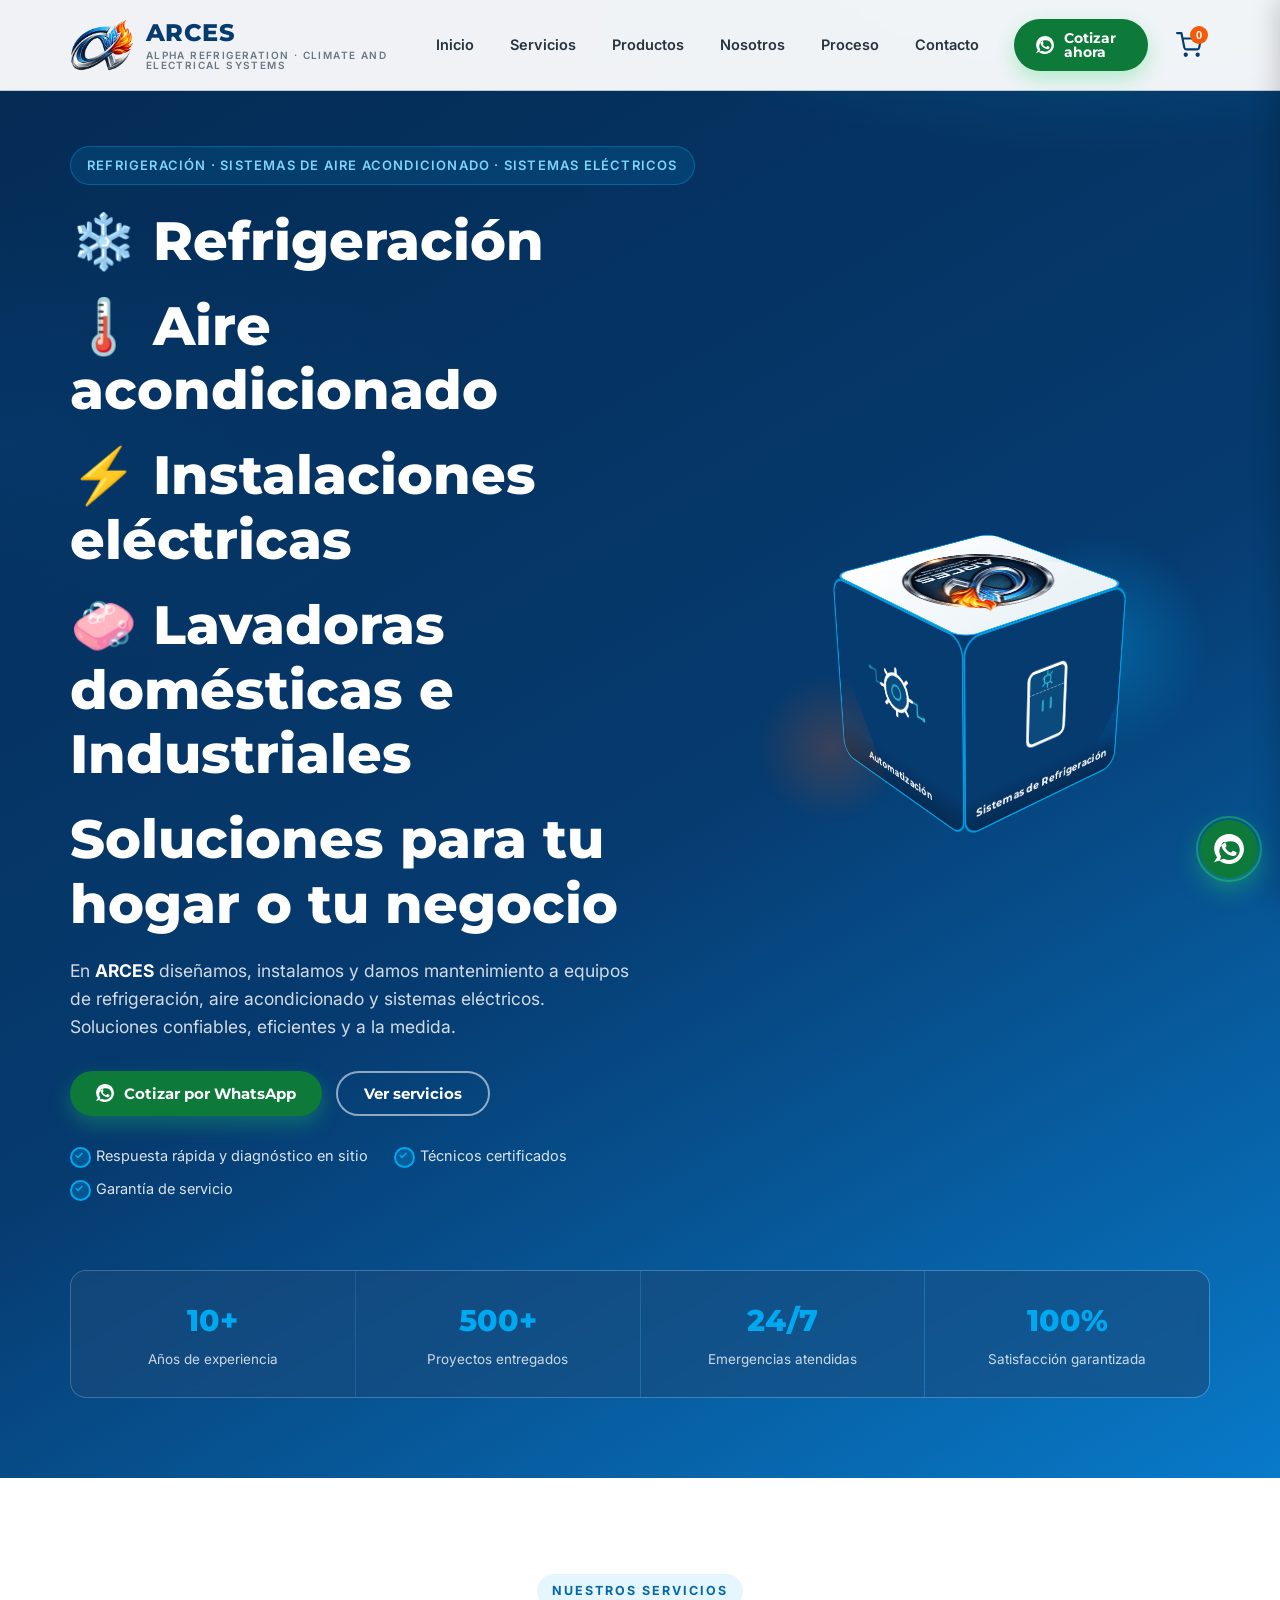
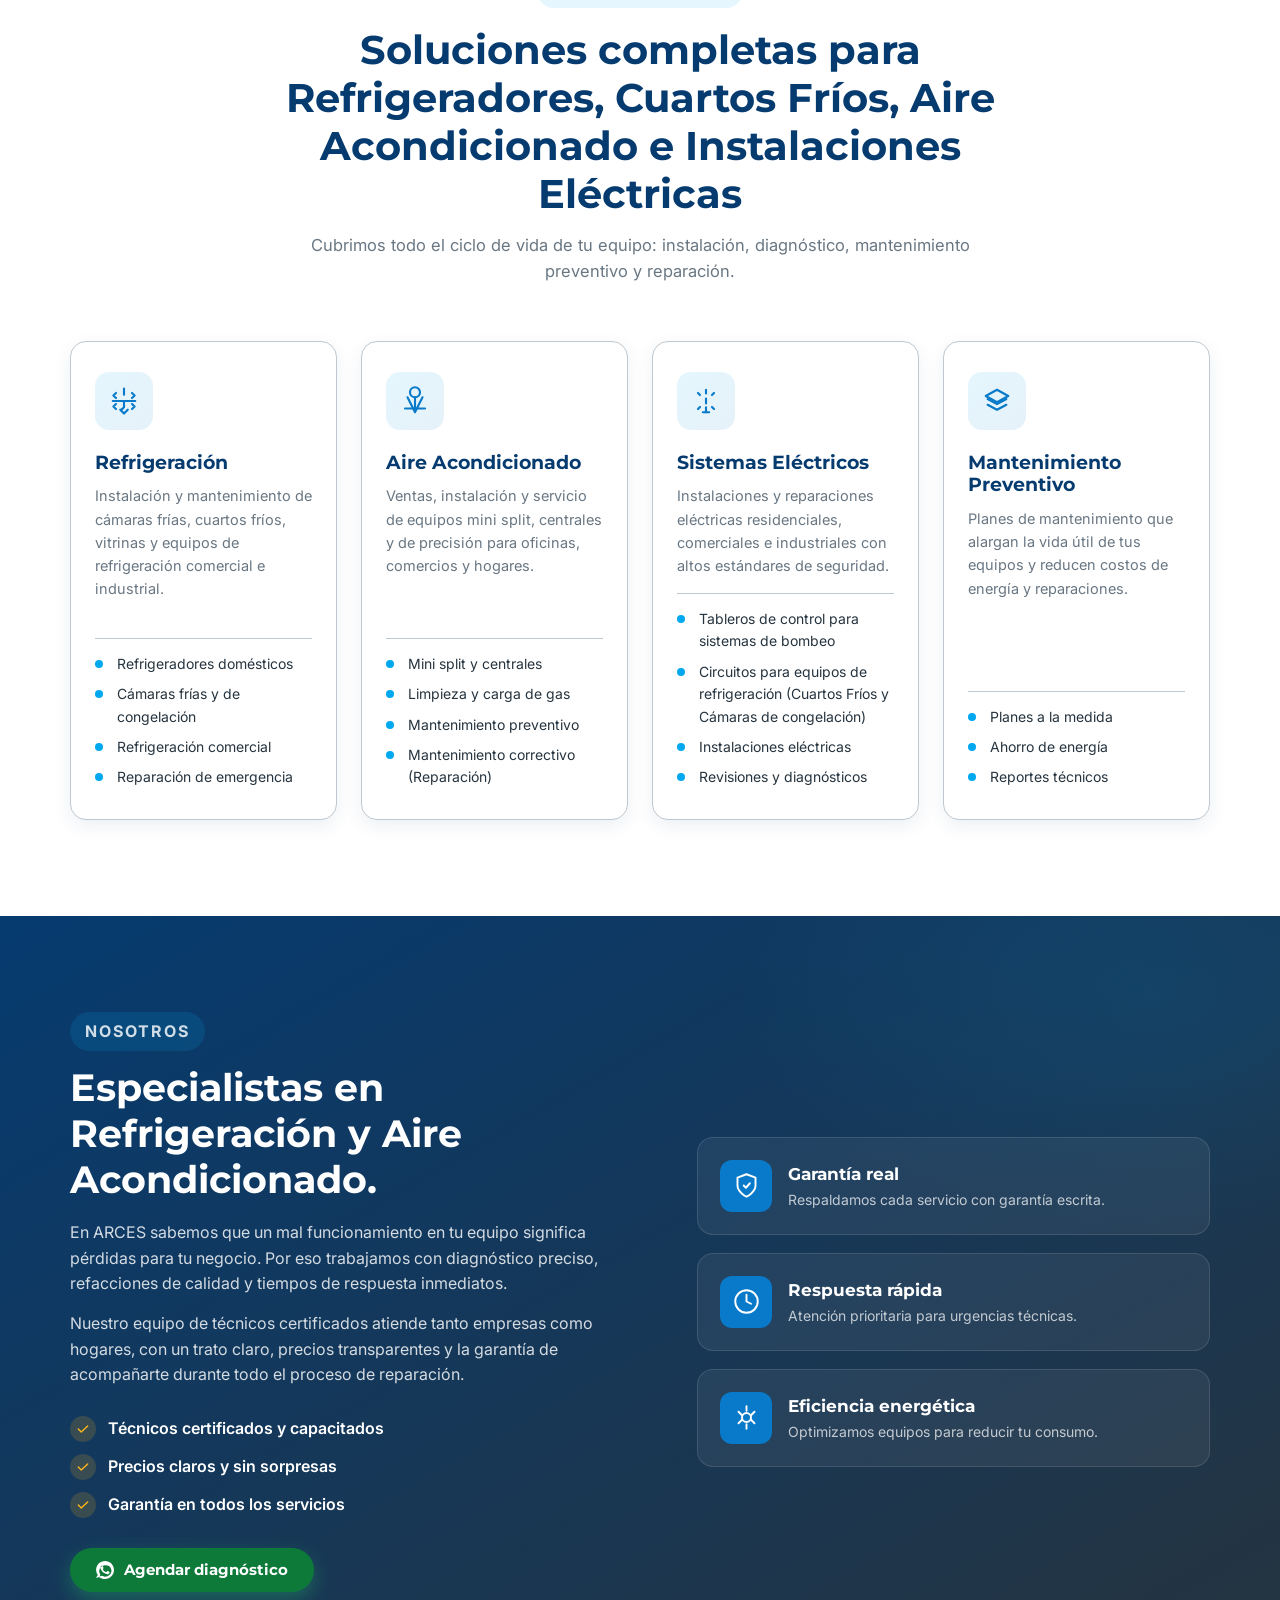
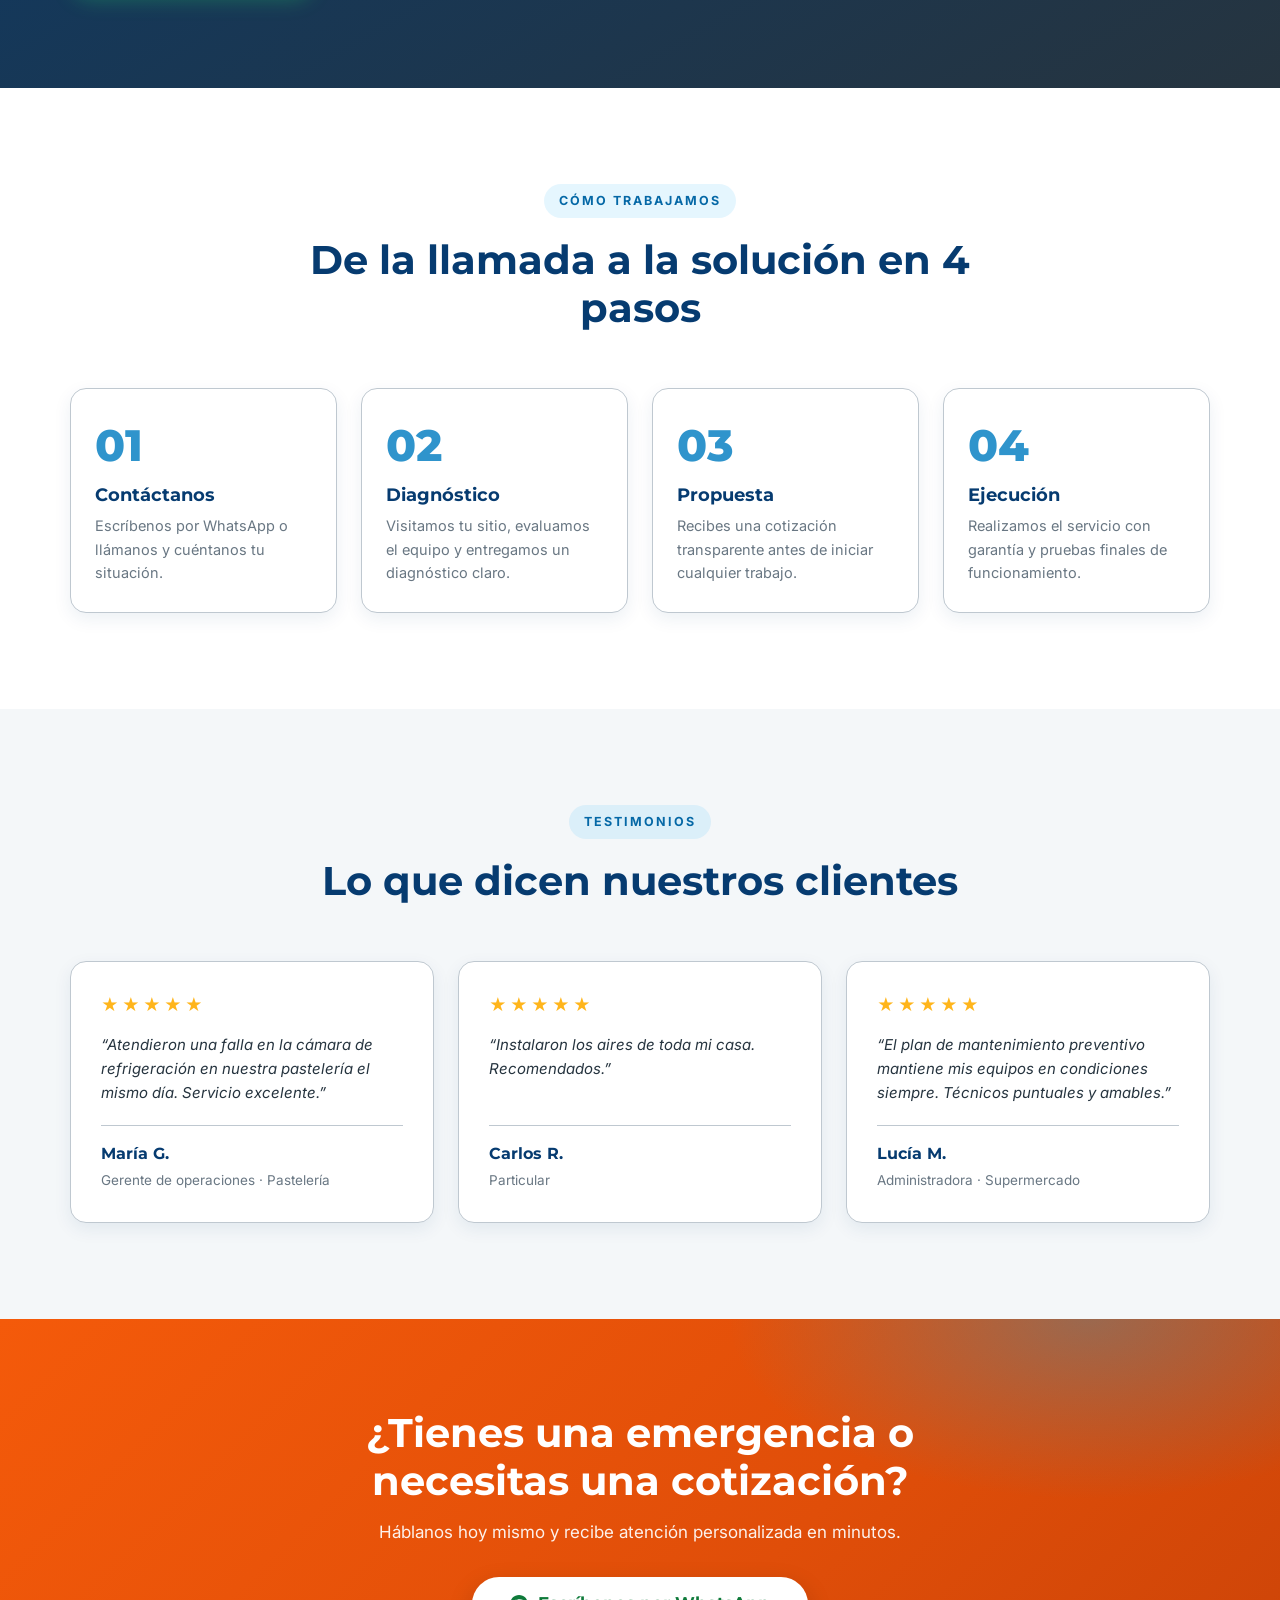
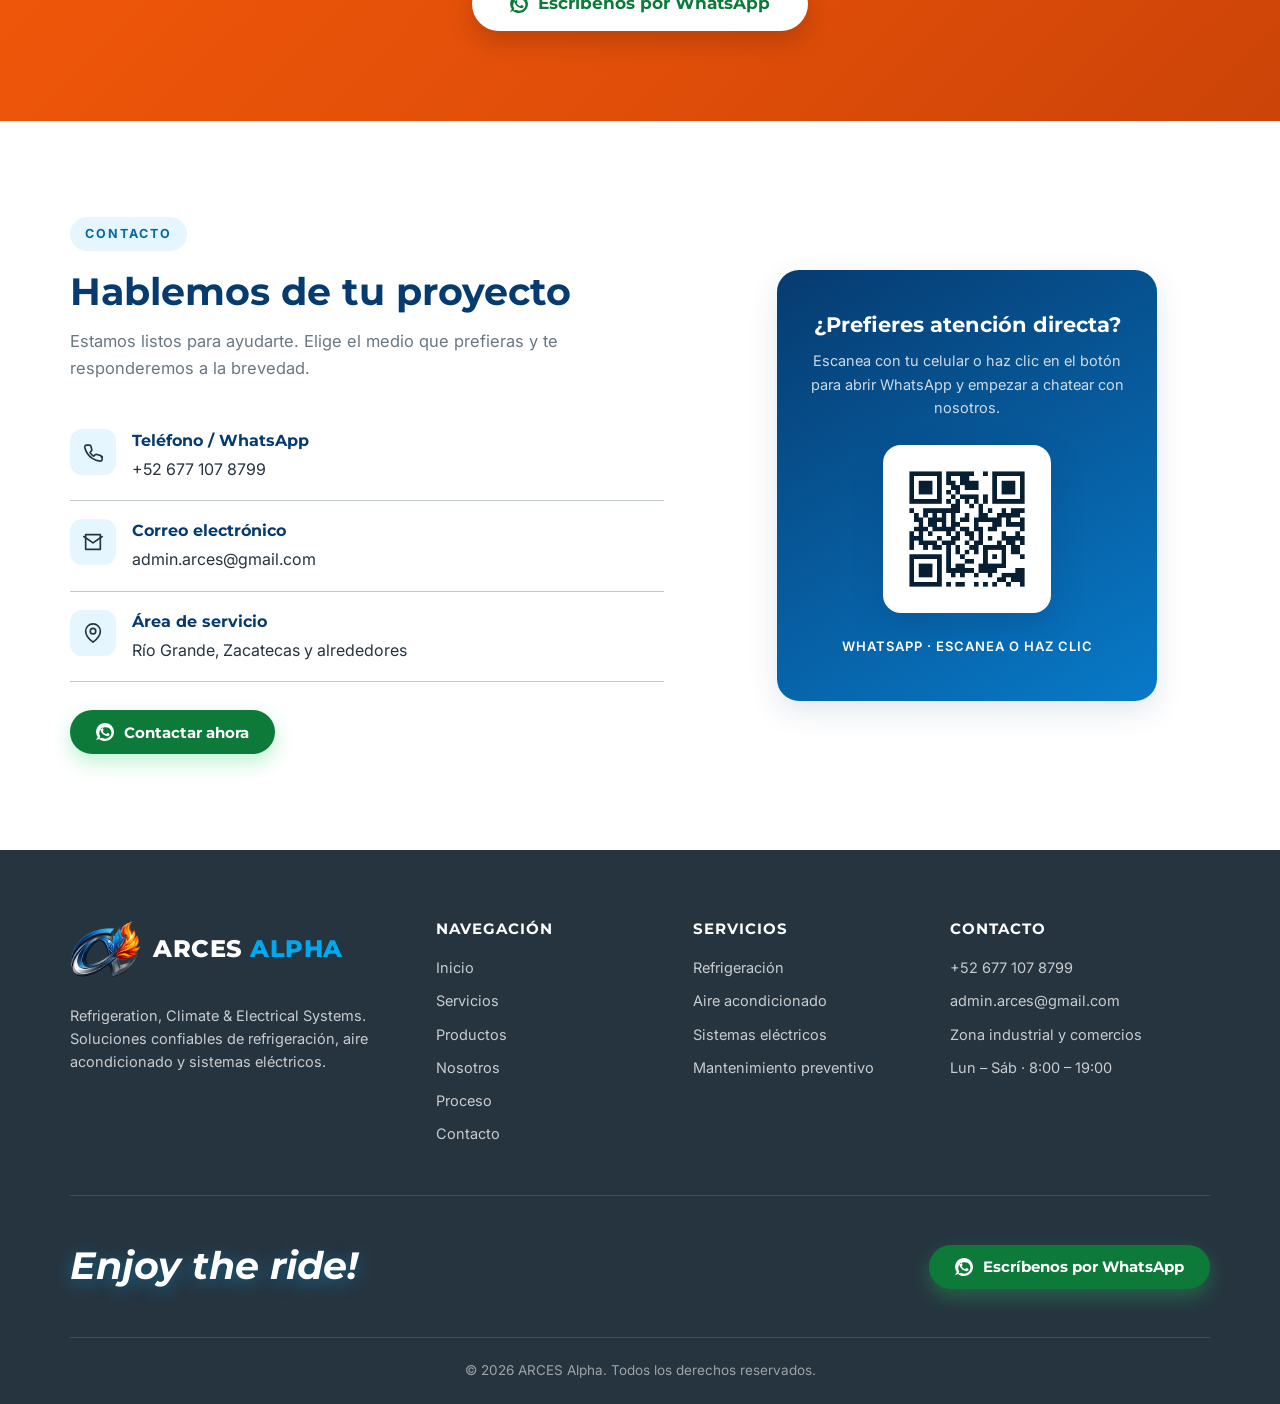
==== index.html @ dca2cd22 "Debug: agrega console.log a imgFallback para diagnosticar imagen" ====
﻿<!DOCTYPE html>
<html lang="es">
<head>
    <meta charset="UTF-8">
    <meta name="viewport" content="width=device-width, initial-scale=1.0">
    <meta name="description" content="ARCES Alpha. Refrigeración industrial y comercial, aire acondicionado, clima y sistemas eléctricos para tu empresa u hogar.">
    <meta name="theme-color" content="#063B70">
    <link rel="canonical" href="https://adminarces-sys.github.io/web_arces/">
    <title>ARCES | Alpha Refrigeration, Climate and Electrical Systems</title>

    <!-- Open Graph / WhatsApp / redes sociales -->
    <meta property="og:type" content="website">
    <meta property="og:site_name" content="ARCES">
    <meta property="og:locale" content="es_MX">
    <meta property="og:url" content="https://adminarces-sys.github.io/web_arces/">
    <meta property="og:title" content="ARCES | Alpha Refrigeration, Climate and Electrical Systems">
    <meta property="og:description" content="Refrigeración industrial y comercial, aire acondicionado y sistemas eléctricos. Instalación, mantenimiento y reparación para tu hogar o negocio en Río Grande, Zacatecas.">
    <meta property="og:image" content="https://adminarces-sys.github.io/web_arces/og-image.jpg">
    <meta property="og:image:width" content="1200">
    <meta property="og:image:height" content="630">
    <meta property="og:image:alt" content="Logotipo de ARCES Alpha con la leyenda Refrigeración, Aire acondicionado y Sistemas eléctricos">
    <meta name="twitter:card" content="summary_large_image">
    <meta name="twitter:title" content="ARCES Alpha | Refrigeración, Clima y Sistemas Eléctricos">
    <meta name="twitter:description" content="Refrigeración industrial y comercial, aire acondicionado y sistemas eléctricos en Río Grande, Zacatecas.">
    <meta name="twitter:image" content="https://adminarces-sys.github.io/web_arces/og-image.jpg">

    <link rel="icon" type="image/png" sizes="32x32" href="favicon-32.png">
    <link rel="apple-touch-icon" href="favicon-180.png">
    <link rel="preconnect" href="https://fonts.googleapis.com">
    <link rel="preconnect" href="https://fonts.gstatic.com" crossorigin>
    <link href="https://fonts.googleapis.com/css2?family=Inter:wght@400;500;600;700&family=Montserrat:wght@600;700;800&display=swap" rel="stylesheet">
    <link rel="stylesheet" href="style.css">

    <script type="application/ld+json">
        {
            "@context": "https://schema.org",
            "@type": "HVACBusiness",
            "name": "Alpha Refrigeration-Climate and Electrical Systems",
            "alternateName": "ARCES",
            "url": "https://adminarces-sys.github.io/web_arces/",
            "logo": "https://adminarces-sys.github.io/web_arces/logo-emblema.png",
            "image": "https://adminarces-sys.github.io/web_arces/og-image.jpg",
            "description": "Empresa de refrigeración industrial y comercial, aire acondicionado y sistemas eléctricos. Instalación, mantenimiento preventivo y reparación en Río Grande, Zacatecas.",
            "telephone": "+52 677 107 8799",
            "email": "admin.arces@gmail.com",
            "priceRange": "$$",
            "areaServed": [
                { "@type": "City", "name": "Río Grande" },
                { "@type": "AdministrativeArea", "name": "Zacatecas" }
            ],
            "address": {
                "@type": "PostalAddress",
                "addressLocality": "Río Grande",
                "addressRegion": "Zacatecas",
                "addressCountry": "MX"
            },
            "openingHoursSpecification": [
                {
                    "@type": "OpeningHoursSpecification",
                    "dayOfWeek": ["Monday", "Tuesday", "Wednesday", "Thursday", "Friday", "Saturday"],
                    "opens": "08:00",
                    "closes": "19:00"
                }
            ],
            "makesOffer": [
                { "@type": "Offer", "itemOffered": { "@type": "Service", "name": "Refrigeración comercial e industrial" } },
                { "@type": "Offer", "itemOffered": { "@type": "Service", "name": "Aire acondicionado" } },
                { "@type": "Offer", "itemOffered": { "@type": "Service", "name": "Sistemas eléctricos" } },
                { "@type": "Offer", "itemOffered": { "@type": "Service", "name": "Mantenimiento preventivo" } }
            ]
        }
    </script>
</head>
<body>

    <a class="skip-link" href="#contenido">Saltar al contenido</a>

    <header class="header">
        <div class="container header-inner">
            <a href="#inicio" class="logo" aria-label="ARCES Alpha - Inicio">
                <picture>
                    <source srcset="logo-simbolo.webp" type="image/webp">
                    <img class="logo-simbolo" src="logo-simbolo.png" alt="" width="200" height="163" decoding="async">
                </picture>
                <span class="logo-texto">
                    <span class="logo-nombre">ARCES <span></span></span>
                    <span class="logo-lema">Alpha Refrigeration · Climate and Electrical Systems</span>
                </span>
            </a>

            <nav class="menu" id="menu-principal" aria-label="Navegación principal">
                <ul class="menu-lista">
                    <li><a href="#inicio">Inicio</a></li>
                    <li><a href="#servicios">Servicios</a></li>
                    <li><a href="productos.html">Productos</a></li>
                    <li><a href="#nosotros">Nosotros</a></li>
                    <li><a href="#proceso">Proceso</a></li>
                    <li><a href="#contacto">Contacto</a></li>
                    <li class="menu-cta-movil">
                        <a href="https://wa.me/526771078799?text=Hola%2C%20me%20gustar%C3%ADa%20cotizar%20un%20servicio." target="_blank" rel="noopener" class="btn btn-whatsapp">
                            <svg class="icono" viewBox="0 0 24 24" fill="currentColor" aria-hidden="true"><path d="M17.472 14.382c-.297-.149-1.758-.867-2.03-.967-.273-.099-.471-.148-.67.15-.197.297-.767.966-.94 1.164-.173.199-.347.223-.644.075-.297-.15-1.255-.463-2.39-1.475-.883-.788-1.48-1.761-1.653-2.059-.173-.297-.018-.458.13-.606.134-.133.298-.347.446-.52.149-.174.198-.298.298-.497.099-.198.05-.371-.025-.52-.075-.149-.669-1.612-.916-2.207-.242-.579-.487-.5-.669-.51-.173-.008-.371-.01-.57-.01-.198 0-.52.074-.792.372-.272.297-1.04 1.016-1.04 2.479 0 1.462 1.065 2.875 1.213 3.074.149.198 2.096 3.2 5.077 4.487.709.306 1.262.489 1.694.625.712.227 1.36.195 1.871.118.571-.085 1.758-.719 2.006-1.413.248-.694.248-1.289.173-1.413-.074-.124-.272-.198-.57-.347zM12.051 24c-2.941 0-5.688-.987-7.927-2.793L0 22.63l2.438-3.86A11.868 11.868 0 01.109 12C.109 5.383 5.446.048 12.05.048c6.605 0 11.943 5.335 11.943 11.952 0 6.617-5.338 11.952-11.942 11.952zm5.421-17.187a9.873 9.873 0 00-4.498-1.047c-4.913 0-8.672 3.66-8.672 8.175 0 1.445.51 2.793 1.434 3.868l-.933 2.917 3.008-.917a8.822 8.822 0 004.164 1.054c4.913 0 8.671-3.66 8.671-8.175a8.13 8.13 0 00-3.174-5.875z"/></svg>
                            Cotizar por WhatsApp
                        </a>
                    </li>
                </ul>
            </nav>

            <a href="https://wa.me/526771078799?text=Hola%2C%20me%20gustar%C3%ADa%20cotizar%20un%20servicio." target="_blank" rel="noopener" class="btn btn-whatsapp btn-nav">
                <svg class="icono" viewBox="0 0 24 24" fill="currentColor" aria-hidden="true"><path d="M17.472 14.382c-.297-.149-1.758-.867-2.03-.967-.273-.099-.471-.148-.67.15-.197.297-.767.966-.94 1.164-.173.199-.347.223-.644.075-.297-.15-1.255-.463-2.39-1.475-.883-.788-1.48-1.761-1.653-2.059-.173-.297-.018-.458.13-.606.134-.133.298-.347.446-.52.149-.174.198-.298.298-.497.099-.198.05-.371-.025-.52-.075-.149-.669-1.612-.916-2.207-.242-.579-.487-.5-.669-.51-.173-.008-.371-.01-.57-.01-.198 0-.52.074-.792.372-.272.297-1.04 1.016-1.04 2.479 0 1.462 1.065 2.875 1.213 3.074.149.198 2.096 3.2 5.077 4.487.709.306 1.262.489 1.694.625.712.227 1.36.195 1.871.118.571-.085 1.758-.719 2.006-1.413.248-.694.248-1.289.173-1.413-.074-.124-.272-.198-.57-.347zM12.051 24c-2.941 0-5.688-.987-7.927-2.793L0 22.63l2.438-3.86A11.868 11.868 0 01.109 12C.109 5.383 5.446.048 12.05.048c6.605 0 11.943 5.335 11.943 11.952 0 6.617-5.338 11.952-11.942 11.952zm5.421-17.187a9.873 9.873 0 00-4.498-1.047c-4.913 0-8.672 3.66-8.672 8.175 0 1.445.51 2.793 1.434 3.868l-.933 2.917 3.008-.917a8.822 8.822 0 004.164 1.054c4.913 0 8.671-3.66 8.671-8.175a8.13 8.13 0 00-3.174-5.875z"/></svg>
                Cotizar ahora
            </a>

            <button type="button" class="carrito-btn" aria-label="Ver carrito de cotización" id="carrito-btn">
                <svg class="icono" viewBox="0 0 24 24" fill="none" stroke="currentColor" stroke-width="2" stroke-linecap="round" stroke-linejoin="round" aria-hidden="true"><circle cx="9" cy="21" r="1"/><circle cx="20" cy="21" r="1"/><path d="M1 1h4l2.68 13.39a2 2 0 0 0 2 1.61h9.72a2 2 0 0 0 2-1.61L23 6H6"/></svg>
                <span class="carrito-count" id="carrito-count">0</span>
            </button>

            <button type="button" class="hamburguesa" aria-label="Abrir menú" aria-expanded="false" aria-controls="menu-principal">
                <span></span>
                <span></span>
                <span></span>
            </button>
        </div>
    </header>

    <main id="contenido">
        <section class="hero" id="inicio">
            <div class="container hero-grid">
                <div class="hero-contenido">
                    <p class="hero-badge">Refrigeración · Sistemas de Aire Acondicionado · Sistemas Eléctricos</p>
                    <h1>
                        <span class="hero-linea"><span class="hero-emoji" aria-hidden="true">❄️</span> Refrigeración</span>
                        <span class="hero-linea"><span class="hero-emoji" aria-hidden="true">🌡️</span> Aire acondicionado</span>
                        <span class="hero-linea"><span class="hero-emoji" aria-hidden="true">⚡</span> Instalaciones eléctricas</span>
                        <span class="hero-linea"><span class="hero-emoji" aria-hidden="true"> 🧼</span> Lavadoras domésticas e Industriales</span>
                        <span class="hero-linea">Soluciones para tu hogar o tu negocio</span>
                    </h1>
                    <p class="hero-sub">
                        En <strong>ARCES</strong> diseñamos, instalamos y damos mantenimiento a equipos de
                        refrigeración, aire acondicionado y sistemas eléctricos. Soluciones confiables, eficientes y a la medida.
                    </p>
                    <div class="hero-acciones">
                        <a href="https://wa.me/526771078799?text=Hola%2C%20necesito%20informaci%C3%B3n%20sobre%20sus%20servicios." target="_blank" rel="noopener" class="btn btn-whatsapp">
                            <svg class="icono" viewBox="0 0 24 24" fill="currentColor" aria-hidden="true"><path d="M17.472 14.382c-.297-.149-1.758-.867-2.03-.967-.273-.099-.471-.148-.67.15-.197.297-.767.966-.94 1.164-.173.199-.347.223-.644.075-.297-.15-1.255-.463-2.39-1.475-.883-.788-1.48-1.761-1.653-2.059-.173-.297-.018-.458.13-.606.134-.133.298-.347.446-.52.149-.174.198-.298.298-.497.099-.198.05-.371-.025-.52-.075-.149-.669-1.612-.916-2.207-.242-.579-.487-.5-.669-.51-.173-.008-.371-.01-.57-.01-.198 0-.52.074-.792.372-.272.297-1.04 1.016-1.04 2.479 0 1.462 1.065 2.875 1.213 3.074.149.198 2.096 3.2 5.077 4.487.709.306 1.262.489 1.694.625.712.227 1.36.195 1.871.118.571-.085 1.758-.719 2.006-1.413.248-.694.248-1.289.173-1.413-.074-.124-.272-.198-.57-.347zM12.051 24c-2.941 0-5.688-.987-7.927-2.793L0 22.63l2.438-3.86A11.868 11.868 0 01.109 12C.109 5.383 5.446.048 12.05.048c6.605 0 11.943 5.335 11.943 11.952 0 6.617-5.338 11.952-11.942 11.952zm5.421-17.187a9.873 9.873 0 00-4.498-1.047c-4.913 0-8.672 3.66-8.672 8.175 0 1.445.51 2.793 1.434 3.868l-.933 2.917 3.008-.917a8.822 8.822 0 004.164 1.054c4.913 0 8.671-3.66 8.671-8.175a8.13 8.13 0 00-3.174-5.875z"/></svg>
                            Cotizar por WhatsApp
                        </a>
                        <a href="#servicios" class="btn btn-linea">Ver servicios</a>
                    </div>
                    <ul class="hero-puntos">
                        <li>Respuesta rápida y diagnóstico en sitio</li>
                        <li>Técnicos certificados</li>
                        <li>Garantía de servicio</li>
                    </ul>
                </div>
                <div class="hero-visual" aria-hidden="true">
                    <div class="cubo">
                        <div class="cubo-cara cara-refri">
                            <span class="cara-etiqueta">Sistemas de Refrigeración</span>
                        </div>
                        <div class="cubo-cara cara-aire">
                            <span class="cara-etiqueta">Aire Acondicionado</span>
                        </div>
                        <div class="cubo-cara cara-logo">
                            <picture>
                                <source srcset="logo-emblema.webp" type="image/webp">
                                <img src="logo-emblema.png" alt="" width="320" height="314" decoding="async">
                            </picture>
                        </div>
                        <div class="cubo-cara cara-lavadoras">
                            <span class="cara-etiqueta">Reparación de Lavadoras<small>Domésticas e industriales</small></span>
                        </div>
                        <div class="cubo-cara cara-automatizacion">
                            <span class="cara-etiqueta">Automatización</span>
                        </div>
                        <div class="cubo-cara cara-logo">
                            <picture>
                                <source srcset="logo-emblema.webp" type="image/webp">
                                <img src="logo-emblema.png" alt="" width="320" height="314" decoding="async">
                            </picture>
                        </div>
                    </div>
                    <span class="brillo brillo-1"></span>
                    <span class="brillo brillo-2"></span>
                </div>
            </div>
            <div class="container hero-stats">
                <div class="stat">
                    <span class="stat-num">10+</span>
                    <span class="stat-txt">Años de experiencia</span>
                </div>
                <div class="stat">
                    <span class="stat-num">500+</span>
                    <span class="stat-txt">Proyectos entregados</span>
                </div>
                <div class="stat">
                    <span class="stat-num">24/7</span>
                    <span class="stat-txt">Emergencias atendidas</span>
                </div>
                <div class="stat">
                    <span class="stat-num">100%</span>
                    <span class="stat-txt">Satisfacción garantizada</span>
                </div>
            </div>
        </section>

        <section class="seccion" id="servicios">
            <div class="container">
                <div class="seccion-titulo">
                    <p class="etiqueta">Nuestros servicios</p>
                    <h2>Soluciones completas para Refrigeradores, Cuartos Fríos, Aire Acondicionado e Instalaciones Eléctricas</h2>
                    <p>Cubrimos todo el ciclo de vida de tu equipo: instalación, diagnóstico, mantenimiento preventivo y reparación.</p>
                </div>
                <div class="grid-cards">
                    <article class="card">
                        <div class="card-icono">
                            <svg viewBox="0 0 24 24" fill="none" stroke="currentColor" stroke-width="1.7" stroke-linecap="round" stroke-linejoin="round" aria-hidden="true">
                                <path d="M12 2v5M12 12v5M12 17l-2.5 2.5M12 22l-3-3M12 22l3-3"/>
                                <path d="M12 12L3 12M12 12L21 12"/>
                                <path d="M5.6 5.6l-2.1 2 2.1 2M18.4 5.6l2.1 2-2.1 2"/>
                                <path d="M5.6 18.4l-2.1-2 2.1-2M18.4 18.4l2.1-2-2.1-2"/>
                            </svg>
                        </div>
                        <h3>Refrigeración</h3>
                        <p>Instalación y mantenimiento de cámaras frías, cuartos fríos, vitrinas y equipos de refrigeración comercial e industrial.</p>
                        <ul>
                            <li>Refrigeradores domésticos</li>
                            <li>Cámaras frías y de congelación</li>
                            <li>Refrigeración comercial</li>
                            <li>Reparación de emergencia</li>
                        </ul>
                    </article>
                    <article class="card">
                        <div class="card-icono">
                            <svg viewBox="0 0 24 24" fill="none" stroke="currentColor" stroke-width="1.7" stroke-linecap="round" stroke-linejoin="round" aria-hidden="true">
                                <path d="M12 9v9M4 18h16M6 9l6 12M18 9l-6 12"/>
                                <path d="M12 9a4 4 0 100-8 4 4 0 000 8z"/>
                            </svg>
                        </div>
                        <h3>Aire Acondicionado</h3>
                        <p>Ventas, instalación y servicio de equipos mini split, centrales y de precisión para oficinas, comercios y hogares.</p>
                        <ul>
                            <li>Mini split y centrales</li>
                            <li>Limpieza y carga de gas</li>
                            <li>Mantenimiento preventivo</li>
                            <li>Mantenimiento correctivo (Reparación)</li>
                        </ul>
                    </article>
                    <article class="card">
                        <div class="card-icono">
                            <svg viewBox="0 0 24 24" fill="none" stroke="currentColor" stroke-width="1.7" stroke-linecap="round" stroke-linejoin="round" aria-hidden="true">
                                <path d="M12 3v3M12 10v4M12 17v4"/>
                                <path d="M5.6 5.6l1.6 1.6M5.6 18.4l1.6-1.6M18.4 5.6L16.8 7.2M18.4 18.4l-1.6-1.6"/>
                                <path d="M9.5 21h5"/>
                            </svg>
                        </div>
                        <h3>Sistemas Eléctricos</h3>
                        <p>Instalaciones y reparaciones eléctricas residenciales, comerciales e industriales con altos estándares de seguridad.</p>
                        <ul>
                            <li>Tableros de control para sistemas de bombeo</li>
                            <li>Circuitos para equipos de refrigeración (Cuartos Fríos y Cámaras de congelación)</li>
                            <li>Instalaciones eléctricas</li>
                            <li>Revisiones y diagnósticos</li>
                        </ul>
                    </article>
                    <article class="card">
                        <div class="card-icono">
                            <svg viewBox="0 0 24 24" fill="none" stroke="currentColor" stroke-width="1.7" stroke-linecap="round" stroke-linejoin="round" aria-hidden="true">
                                <path d="M12 3l9 5-9 5-9-5 9-5z"/>
                                <path d="M4.5 10.5L12 14.5l7.5-4"/>
                                <path d="M4.5 15L12 19l7.5-4"/>
                            </svg>
                        </div>
                        <h3>Mantenimiento Preventivo</h3>
                        <p>Planes de mantenimiento que alargan la vida útil de tus equipos y reducen costos de energía y reparaciones.</p>
                        <ul>
                            <li>Planes a la medida</li>
                            <li>Ahorro de energía</li>
                            <li>Reportes técnicos</li>
                        </ul>
                    </article>
                </div>
            </div>
        </section>

        <section class="seccion seccion-oscura" id="nosotros">
            <div class="container nosotros-grid">
                <div class="nosotros-texto">
                    <p class="etiqueta etiqueta-clara">Nosotros</p>
                    <h2>Especialistas en Refrigeración y Aire Acondicionado.</h2>
                    <p>
                        En ARCES sabemos que un mal funcionamiento en tu equipo significa pérdidas para tu negocio.
                        Por eso trabajamos con diagnóstico preciso, refacciones de calidad y tiempos de respuesta inmediatos.
                    </p>
                    <p>
                        Nuestro equipo de técnicos certificados atiende tanto empresas como hogares, con un trato claro,
                        precios transparentes y la garantía de acompañarte durante todo el proceso de reparación.
                    </p>
                    <div class="nosotros-items">
                        <div class="item">
                            <span class="check" aria-hidden="true">
                                <svg viewBox="0 0 24 24" fill="none" stroke="currentColor" stroke-width="2.4" stroke-linecap="round" stroke-linejoin="round"><path d="M4 12l5 5L20 7"/></svg>
                            </span>
                            <span>Técnicos certificados y capacitados</span>
                        </div>
                        <div class="item">
                            <span class="check" aria-hidden="true">
                                <svg viewBox="0 0 24 24" fill="none" stroke="currentColor" stroke-width="2.4" stroke-linecap="round" stroke-linejoin="round"><path d="M4 12l5 5L20 7"/></svg>
                            </span>
                            <span>Precios claros y sin sorpresas</span>
                        </div>
                        <div class="item">
                            <span class="check" aria-hidden="true">
                                <svg viewBox="0 0 24 24" fill="none" stroke="currentColor" stroke-width="2.4" stroke-linecap="round" stroke-linejoin="round"><path d="M4 12l5 5L20 7"/></svg>
                            </span>
                            <span>Garantía en todos los servicios</span>
                        </div>
                    </div>
                    <a href="https://wa.me/526771078799?text=Hola%2C%20quiero%20agendar%20una%20visita%20de%20diagn%C3%B3stico." target="_blank" rel="noopener" class="btn btn-whatsapp">
                        <svg class="icono" viewBox="0 0 24 24" fill="currentColor" aria-hidden="true"><path d="M17.472 14.382c-.297-.149-1.758-.867-2.03-.967-.273-.099-.471-.148-.67.15-.197.297-.767.966-.94 1.164-.173.199-.347.223-.644.075-.297-.15-1.255-.463-2.39-1.475-.883-.788-1.48-1.761-1.653-2.059-.173-.297-.018-.458.13-.606.134-.133.298-.347.446-.52.149-.174.198-.298.298-.497.099-.198.05-.371-.025-.52-.075-.149-.669-1.612-.916-2.207-.242-.579-.487-.5-.669-.51-.173-.008-.371-.01-.57-.01-.198 0-.52.074-.792.372-.272.297-1.04 1.016-1.04 2.479 0 1.462 1.065 2.875 1.213 3.074.149.198 2.096 3.2 5.077 4.487.709.306 1.262.489 1.694.625.712.227 1.36.195 1.871.118.571-.085 1.758-.719 2.006-1.413.248-.694.248-1.289.173-1.413-.074-.124-.272-.198-.57-.347zM12.051 24c-2.941 0-5.688-.987-7.927-2.793L0 22.63l2.438-3.86A11.868 11.868 0 01.109 12C.109 5.383 5.446.048 12.05.048c6.605 0 11.943 5.335 11.943 11.952 0 6.617-5.338 11.952-11.942 11.952zm5.421-17.187a9.873 9.873 0 00-4.498-1.047c-4.913 0-8.672 3.66-8.672 8.175 0 1.445.51 2.793 1.434 3.868l-.933 2.917 3.008-.917a8.822 8.822 0 004.164 1.054c4.913 0 8.671-3.66 8.671-8.175a8.13 8.13 0 00-3.174-5.875z"/></svg>
                        Agendar diagnóstico
                    </a>
                </div>
                <div class="nosotros-visual">
                    <div class="visual-tarjeta">
                        <span class="visual-icono">
                            <svg viewBox="0 0 24 24" fill="none" stroke="currentColor" stroke-width="1.7" stroke-linecap="round" stroke-linejoin="round" aria-hidden="true">
                                <path d="M12 22s8-4 8-10V5l-8-3-8 3v7c0 6 8 10 8 10z"/>
                                <path d="M9.5 12l2 2 3.5-4"/>
                            </svg>
                        </span>
                        <strong>Garantía real</strong>
                        <span>Respaldamos cada servicio con garantía escrita.</span>
                    </div>
                    <div class="visual-tarjeta">
                        <span class="visual-icono">
                            <svg viewBox="0 0 24 24" fill="none" stroke="currentColor" stroke-width="1.7" stroke-linecap="round" stroke-linejoin="round" aria-hidden="true">
                                <path d="M12 2a10 10 0 100 20 10 10 0 000-20z"/>
                                <path d="M12 6v6l4 2"/>
                            </svg>
                        </span>
                        <strong>Respuesta rápida</strong>
                        <span>Atención prioritaria para urgencias técnicas.</span>
                    </div>
                    <div class="visual-tarjeta">
                        <span class="visual-icono">
                            <svg viewBox="0 0 24 24" fill="none" stroke="currentColor" stroke-width="1.7" stroke-linecap="round" stroke-linejoin="round" aria-hidden="true">
                                <path d="M12 2v4M12 18v4M4.9 6.9L8 10M16 14l3.1 3.1M4.9 17.1L8 14M16 10l3.1-3.1"/>
                                <circle cx="12" cy="12" r="4"/>
                            </svg>
                        </span>
                        <strong>Eficiencia energética</strong>
                        <span>Optimizamos equipos para reducir tu consumo.</span>
                    </div>
                </div>
            </div>
        </section>

        <section class="seccion" id="proceso">
            <div class="container">
                <div class="seccion-titulo">
                    <p class="etiqueta">Cómo trabajamos</p>
                    <h2>De la llamada a la solución en 4 pasos</h2>
                </div>
                <div class="grid-pasos">
                    <div class="paso">
                        <span class="paso-num">01</span>
                        <h3>Contáctanos</h3>
                        <p>Escríbenos por WhatsApp o llámanos y cuéntanos tu situación.</p>
                    </div>
                    <div class="paso">
                        <span class="paso-num">02</span>
                        <h3>Diagnóstico</h3>
                        <p>Visitamos tu sitio, evaluamos el equipo y entregamos un diagnóstico claro.</p>
                    </div>
                    <div class="paso">
                        <span class="paso-num">03</span>
                        <h3>Propuesta</h3>
                        <p>Recibes una cotización transparente antes de iniciar cualquier trabajo.</p>
                    </div>
                    <div class="paso">
                        <span class="paso-num">04</span>
                        <h3>Ejecución</h3>
                        <p>Realizamos el servicio con garantía y pruebas finales de funcionamiento.</p>
                    </div>
                </div>
            </div>
        </section>

        <section class="seccion seccion-clara" id="testimonios">
            <div class="container">
                <div class="seccion-titulo">
                    <p class="etiqueta">Testimonios</p>
                    <h2>Lo que dicen nuestros clientes</h2>
                </div>
                <div class="grid-testimonios">
                    <figure class="testimonio">
                        <p class="estrellas" aria-label="5 de 5 estrellas">★★★★★</p>
                        <blockquote>“Atendieron una falla en la cámara de refrigeración en nuestra pastelería el mismo día. Servicio excelente.”</blockquote>
                        <figcaption>
                            <strong>María G.</strong>
                            <span>Gerente de operaciones · Pastelería</span>
                        </figcaption>
                    </figure>
                    <figure class="testimonio">
                        <p class="estrellas" aria-label="5 de 5 estrellas">★★★★★</p>
                        <blockquote>“Instalaron los aires de toda mi casa. Recomendados.”</blockquote>
                        <figcaption>
                            <strong>Carlos R.</strong>
                            <span>Particular</span>
                        </figcaption>
                    </figure>
                    <figure class="testimonio">
                        <p class="estrellas" aria-label="5 de 5 estrellas">★★★★★</p>
                        <blockquote>“El plan de mantenimiento preventivo mantiene mis equipos en condiciones siempre. Técnicos puntuales y amables.”</blockquote>
                        <figcaption>
                            <strong>Lucía M.</strong>
                            <span>Administradora · Supermercado</span>
                        </figcaption>
                    </figure>
                </div>
            </div>
        </section>

        <section class="cta">
            <div class="container cta-inner">
                <h2>¿Tienes una emergencia o necesitas una cotización?</h2>
                <p>Háblanos hoy mismo y recibe atención personalizada en minutos.</p>
                <a href="https://wa.me/526771078799?text=Hola%2C%20necesito%20una%20cotizaci%C3%B3n." target="_blank" rel="noopener" class="btn btn-whatsapp btn-grande">
                    <svg class="icono" viewBox="0 0 24 24" fill="currentColor" aria-hidden="true"><path d="M17.472 14.382c-.297-.149-1.758-.867-2.03-.967-.273-.099-.471-.148-.67.15-.197.297-.767.966-.94 1.164-.173.199-.347.223-.644.075-.297-.15-1.255-.463-2.39-1.475-.883-.788-1.48-1.761-1.653-2.059-.173-.297-.018-.458.13-.606.134-.133.298-.347.446-.52.149-.174.198-.298.298-.497.099-.198.05-.371-.025-.52-.075-.149-.669-1.612-.916-2.207-.242-.579-.487-.5-.669-.51-.173-.008-.371-.01-.57-.01-.198 0-.52.074-.792.372-.272.297-1.04 1.016-1.04 2.479 0 1.462 1.065 2.875 1.213 3.074.149.198 2.096 3.2 5.077 4.487.709.306 1.262.489 1.694.625.712.227 1.36.195 1.871.118.571-.085 1.758-.719 2.006-1.413.248-.694.248-1.289.173-1.413-.074-.124-.272-.198-.57-.347zM12.051 24c-2.941 0-5.688-.987-7.927-2.793L0 22.63l2.438-3.86A11.868 11.868 0 01.109 12C.109 5.383 5.446.048 12.05.048c6.605 0 11.943 5.335 11.943 11.952 0 6.617-5.338 11.952-11.942 11.952zm5.421-17.187a9.873 9.873 0 00-4.498-1.047c-4.913 0-8.672 3.66-8.672 8.175 0 1.445.51 2.793 1.434 3.868l-.933 2.917 3.008-.917a8.822 8.822 0 004.164 1.054c4.913 0 8.671-3.66 8.671-8.175a8.13 8.13 0 00-3.174-5.875z"/></svg>
                    Escríbenos por WhatsApp
                </a>
            </div>
        </section>

        <section class="seccion" id="contacto">
            <div class="container contacto-grid">
                <div class="contacto-info">
                    <p class="etiqueta">Contacto</p>
                    <h2>Hablemos de tu proyecto</h2>
                    <p>Estamos listos para ayudarte. Elige el medio que prefieras y te responderemos a la brevedad.</p>
                    <div class="contacto-item">
                        <span class="contacto-icono">
                            <svg viewBox="0 0 24 24" fill="none" stroke="currentColor" stroke-width="1.8" stroke-linecap="round" stroke-linejoin="round" aria-hidden="true"><path d="M22 16.9v3a2 2 0 01-2.2 2 19.8 19.8 0 01-8.6-3A19.5 19.5 0 013 6.8 2 2 0 014.9 4.5h3a2 2 0 012 1.7c.1 1 .4 1.9.7 2.8a2 2 0 01-.5 2.1L8.7 12.6a16 16 0 004 4l1.5-1.4a2 2 0 012.1-.5c.9.3 1.8.6 2.8.7a2 2 0 011.9 2z"/></svg>
                        </span>
                        <div>
                            <strong>Teléfono / WhatsApp</strong>
                            <a href="tel:+526771078799">+52 677 107 8799</a>
                        </div>
                    </div>
                    <div class="contacto-item">
                        <span class="contacto-icono">
                            <svg viewBox="0 0 24 24" fill="none" stroke="currentColor" stroke-width="1.8" stroke-linecap="round" stroke-linejoin="round" aria-hidden="true"><path d="M4 4h16v16H4z"/><path d="M22 6l-10 7L2 6"/></svg>
                        </span>
                        <div>
                            <strong>Correo electrónico</strong>
                            <a href="mailto:admin.arces@gmail.com">admin.arces@gmail.com</a>
                        </div>
                    </div>
                    <div class="contacto-item">
                        <span class="contacto-icono">
                            <svg viewBox="0 0 24 24" fill="none" stroke="currentColor" stroke-width="1.8" stroke-linecap="round" stroke-linejoin="round" aria-hidden="true"><path d="M20 10c0 6-8 12-8 12s-8-6-8-12a8 8 0 1116 0z"/><circle cx="12" cy="10" r="3"/></svg>
                        </span>
                        <div>
                            <strong>Área de servicio</strong>
                            <span>Río Grande, Zacatecas y alrededores</span>
                        </div>
                    </div>
                    <a href="https://wa.me/526771078799?text=Hola%2C%20quiero%20informaci%C3%B3n%20de%20sus%20servicios." target="_blank" rel="noopener" class="btn btn-whatsapp">
                        <svg class="icono" viewBox="0 0 24 24" fill="currentColor" aria-hidden="true"><path d="M17.472 14.382c-.297-.149-1.758-.867-2.03-.967-.273-.099-.471-.148-.67.15-.197.297-.767.966-.94 1.164-.173.199-.347.223-.644.075-.297-.15-1.255-.463-2.39-1.475-.883-.788-1.48-1.761-1.653-2.059-.173-.297-.018-.458.13-.606.134-.133.298-.347.446-.52.149-.174.198-.298.298-.497.099-.198.05-.371-.025-.52-.075-.149-.669-1.612-.916-2.207-.242-.579-.487-.5-.669-.51-.173-.008-.371-.01-.57-.01-.198 0-.52.074-.792.372-.272.297-1.04 1.016-1.04 2.479 0 1.462 1.065 2.875 1.213 3.074.149.198 2.096 3.2 5.077 4.487.709.306 1.262.489 1.694.625.712.227 1.36.195 1.871.118.571-.085 1.758-.719 2.006-1.413.248-.694.248-1.289.173-1.413-.074-.124-.272-.198-.57-.347zM12.051 24c-2.941 0-5.688-.987-7.927-2.793L0 22.63l2.438-3.86A11.868 11.868 0 01.109 12C.109 5.383 5.446.048 12.05.048c6.605 0 11.943 5.335 11.943 11.952 0 6.617-5.338 11.952-11.942 11.952zm5.421-17.187a9.873 9.873 0 00-4.498-1.047c-4.913 0-8.672 3.66-8.672 8.175 0 1.445.51 2.793 1.434 3.868l-.933 2.917 3.008-.917a8.822 8.822 0 004.164 1.054c4.913 0 8.671-3.66 8.671-8.175a8.13 8.13 0 00-3.174-5.875z"/></svg>
                        Contactar ahora
                    </a>
                </div>
                <div class="contacto-visual">
                    <div class="tarjeta-cta">
                        <h3>¿Prefieres atención directa?</h3>
                        <p>Escanea con tu celular o haz clic en el botón para abrir WhatsApp y empezar a chatear con nosotros.</p>
                        <a href="https://wa.me/526771078799" target="_blank" rel="noopener" class="boton-qr" aria-label="Escanea el código QR para abrir WhatsApp">
                            <img src="qr-whatsapp.png" alt="Código QR de WhatsApp" width="462" height="462">
                        </a>
                        <span class="tarjeta-cta-hint">WhatsApp · Escanea o haz clic</span>
                    </div>
                </div>
            </div>
        </section>
    </main>

    <footer class="footer">
        <div class="container footer-grid">
            <div class="footer-marca">
                <a href="#inicio" class="logo" aria-label="ARCES Alpha - Inicio">
                    <picture>
                        <source srcset="logo-simbolo.webp" type="image/webp">
                        <img class="logo-simbolo" src="logo-simbolo.png" alt="" width="200" height="163" loading="lazy" decoding="async">
                    </picture>
                    <span class="logo-texto">
                        <span class="logo-nombre">ARCES <span>Alpha</span></span>
                        <span class="logo-lema">Refrigeration · Climate · Electrical</span>
                    </span>
                </a>
                <p>Refrigeration, Climate &amp; Electrical Systems. Soluciones confiables de refrigeración, aire acondicionado y sistemas eléctricos.</p>
            </div>
            <nav class="footer-col" aria-label="Enlaces del sitio">
                <h4>Navegación</h4>
                <ul>
                    <li><a href="#inicio">Inicio</a></li>
                    <li><a href="#servicios">Servicios</a></li>
                    <li><a href="productos.html">Productos</a></li>
                    <li><a href="#nosotros">Nosotros</a></li>
                    <li><a href="#proceso">Proceso</a></li>
                    <li><a href="#contacto">Contacto</a></li>
                </ul>
            </nav>
            <div class="footer-col">
                <h4>Servicios</h4>
                <ul>
                    <li>Refrigeración</li>
                    <li>Aire acondicionado</li>
                    <li>Sistemas eléctricos</li>
                    <li>Mantenimiento preventivo</li>
                </ul>
            </div>
            <div class="footer-col">
                <h4>Contacto</h4>
                <ul>
                    <li><a href="tel:+526771078799">+52 677 107 8799</a></li>
                    <li><a href="mailto:admin.arces@gmail.com">admin.arces@gmail.com</a></li>
                    <li>Zona industrial y comercios</li>
                    <li>Lun – Sáb · 8:00 – 19:00</li>
                </ul>
            </div>
        </div>
        <div class="container footer-frase">
            <p class="frase">Enjoy the ride!</p>
            <a href="https://wa.me/526771078799?text=Hola%2C%20me%20gustar%C3%ADa%20hablar%20con%20alguien." target="_blank" rel="noopener" class="btn btn-whatsapp">
                <svg class="icono" viewBox="0 0 24 24" fill="currentColor" aria-hidden="true"><path d="M17.472 14.382c-.297-.149-1.758-.867-2.03-.967-.273-.099-.471-.148-.67.15-.197.297-.767.966-.94 1.164-.173.199-.347.223-.644.075-.297-.15-1.255-.463-2.39-1.475-.883-.788-1.48-1.761-1.653-2.059-.173-.297-.018-.458.13-.606.134-.133.298-.347.446-.52.149-.174.198-.298.298-.497.099-.198.05-.371-.025-.52-.075-.149-.669-1.612-.916-2.207-.242-.579-.487-.5-.669-.51-.173-.008-.371-.01-.57-.01-.198 0-.52.074-.792.372-.272.297-1.04 1.016-1.04 2.479 0 1.462 1.065 2.875 1.213 3.074.149.198 2.096 3.2 5.077 4.487.709.306 1.262.489 1.694.625.712.227 1.36.195 1.871.118.571-.085 1.758-.719 2.006-1.413.248-.694.248-1.289.173-1.413-.074-.124-.272-.198-.57-.347zM12.051 24c-2.941 0-5.688-.987-7.927-2.793L0 22.63l2.438-3.86A11.868 11.868 0 01.109 12C.109 5.383 5.446.048 12.05.048c6.605 0 11.943 5.335 11.943 11.952 0 6.617-5.338 11.952-11.942 11.952zm5.421-17.187a9.873 9.873 0 00-4.498-1.047c-4.913 0-8.672 3.66-8.672 8.175 0 1.445.51 2.793 1.434 3.868l-.933 2.917 3.008-.917a8.822 8.822 0 004.164 1.054c4.913 0 8.671-3.66 8.671-8.175a8.13 8.13 0 00-3.174-5.875z"/></svg>
                Escríbenos por WhatsApp
            </a>
        </div>
        <div class="container footer-barra">
            <p>© <span id="anio">2026</span> ARCES Alpha. Todos los derechos reservados.</p>
        </div>
    </footer>

    <a href="https://wa.me/526771078799?text=Hola%2C%20quiero%20informaci%C3%B3n." target="_blank" rel="noopener" class="flotante" aria-label="Contactar por WhatsApp">
        <svg viewBox="0 0 24 24" fill="currentColor" aria-hidden="true"><path d="M17.472 14.382c-.297-.149-1.758-.867-2.03-.967-.273-.099-.471-.148-.67.15-.197.297-.767.966-.94 1.164-.173.199-.347.223-.644.075-.297-.15-1.255-.463-2.39-1.475-.883-.788-1.48-1.761-1.653-2.059-.173-.297-.018-.458.13-.606.134-.133.298-.347.446-.52.149-.174.198-.298.298-.497.099-.198.05-.371-.025-.52-.075-.149-.669-1.612-.916-2.207-.242-.579-.487-.5-.669-.51-.173-.008-.371-.01-.57-.01-.198 0-.52.074-.792.372-.272.297-1.04 1.016-1.04 2.479 0 1.462 1.065 2.875 1.213 3.074.149.198 2.096 3.2 5.077 4.487.709.306 1.262.489 1.694.625.712.227 1.36.195 1.871.118.571-.085 1.758-.719 2.006-1.413.248-.694.248-1.289.173-1.413-.074-.124-.272-.198-.57-.347zM12.051 24c-2.941 0-5.688-.987-7.927-2.793L0 22.63l2.438-3.86A11.868 11.868 0 01.109 12C.109 5.383 5.446.048 12.05.048c6.605 0 11.943 5.335 11.943 11.952 0 6.617-5.338 11.952-11.942 11.952zm5.421-17.187a9.873 9.873 0 00-4.498-1.047c-4.913 0-8.672 3.66-8.672 8.175 0 1.445.51 2.793 1.434 3.868l-.933 2.917 3.008-.917a8.822 8.822 0 004.164 1.054c4.913 0 8.671-3.66 8.671-8.175a8.13 8.13 0 00-3.174-5.875z"/></svg>
    </a>
    <!-- Carrito de cotización -->
    <div class="carrito-overlay" id="carrito-overlay"></div>
    <aside class="carrito-drawer" id="carrito-drawer" aria-label="Carrito de cotización" aria-hidden="true">
        <div class="carrito-header">
            <h3>Carrito de cotización</h3>
            <button type="button" class="carrito-cerrar" id="carrito-cerrar" aria-label="Cerrar carrito">&times;</button>
        </div>
        <div class="carrito-items" id="carrito-items">
            <p class="carrito-vacio">Tu carrito está vacío.</p>
        </div>
        <div class="carrito-footer">
            <div class="carrito-total">
                <span>Total estimado:</span>
                <strong id="carrito-total">$0 MXN</strong>
            </div>
            <a href="#" class="btn btn-whatsapp carrito-enviar" id="carrito-enviar" target="_blank" rel="noopener">Enviar cotización por WhatsApp</a>
            <button type="button" class="carrito-vaciar" id="carrito-vaciar">Vaciar carrito</button>
        </div>
    </aside>

    <script>
        (function () {
            const header = document.querySelector('.header');
            const boton = document.querySelector('.hamburguesa');

            function menuAbierto() {
                return header.classList.contains('menu-abierto');
            }

            function cambiarMenu(abrir) {
                header.classList.toggle('menu-abierto', abrir);
                boton.setAttribute('aria-expanded', String(abrir));
                boton.setAttribute('aria-label', abrir ? 'Cerrar menú' : 'Abrir menú');
            }

            boton.addEventListener('click', function () {
                cambiarMenu(!menuAbierto());
            });

            header.addEventListener('click', function (evento) {
                if (evento.target.closest('a')) {
                    cambiarMenu(false);
                }
            });

            document.addEventListener('click', function (evento) {
                if (menuAbierto() && !header.contains(evento.target)) {
                    cambiarMenu(false);
                }
            });

            document.addEventListener('keydown', function (evento) {
                if (evento.key === 'Escape' && menuAbierto()) {
                    cambiarMenu(false);
                    boton.focus();
                }
            });

            window.matchMedia('(min-width: 901px)').addEventListener('change', function (evento) {
                if (evento.matches) {
                    cambiarMenu(false);
                }
            });

            document.getElementById('anio').textContent = new Date().getFullYear();
        })();
    </script>

    <script>
        // Carga de productos desde products.json + carrito de cotización
        (function () {
            const grid = document.getElementById('grid-productos');
            const filtros = document.querySelectorAll('.filtro-btn');
            const countEl = document.getElementById('carrito-count');
            const itemsEl = document.getElementById('carrito-items');
            const totalEl = document.getElementById('carrito-total');
            const enviarEl = document.getElementById('carrito-enviar');
            const vaciarEl = document.getElementById('carrito-vaciar');
            const drawer = document.getElementById('carrito-drawer');
            const overlay = document.getElementById('carrito-overlay');
            const btnCarrito = document.getElementById('carrito-btn');
            const btnCerrar = document.getElementById('carrito-cerrar');

            let productos = [];
            let carrito = [];

            function formatoPrecio(n) {
                return '$' + n.toLocaleString('es-MX') + ' MXN';
            }

            function renderProductos(lista) {
                if (!grid) return;
                grid.innerHTML = '';
                lista.forEach(function (p) {
                    const art = document.createElement('article');
                    art.className = 'producto';
                    art.setAttribute('data-categoria', p.categoria);
                    art.innerHTML =
                        '<div class="producto-img">' +
                            '<img src="img/productos/' + p.sku + '.jpg" alt="' + p.alt + '" width="400" height="300" loading="lazy" decoding="async" onerror="window.imgFallback(this, \' + p.sku + \')">' +
                        '</div>' +
                        '<div class="producto-info">' +
                            '<h3>' + p.nombre + '</h3>' +
                            '<p>' + p.descripcion + '</p>' +
                            '<div class="producto-pie">' +
                                '<span class="producto-precio">' + p.precioTexto + '</span>' +
                                '<div class="producto-acciones">' +
                                    '<button type="button" class="btn btn-linea producto-btn btn-agregar" data-id="' + p.sku + '">Agregar</button>' +
                                    '<a href="https://wa.me/526771078799?text=' + p.whatsapp + '" target="_blank" rel="noopener" class="btn btn-whatsapp producto-btn">Cotizar</a>' +
                                '</div>' +
                            '</div>' +
                        '</div>';
                    grid.appendChild(art);
                });
                aplicarFiltro(document.querySelector('.filtro-btn.is-active')?.getAttribute('data-filtro') || 'todos');
            }

            function aplicarFiltro(filtro) {
                document.querySelectorAll('.producto').forEach(function (p) {
                    const cat = p.getAttribute('data-categoria');
                    p.style.display = (filtro === 'todos' || cat === filtro) ? '' : 'none';
                });
            }

            filtros.forEach(function (btn) {
                btn.addEventListener('click', function () {
                    filtros.forEach(function (b) { b.classList.remove('is-active'); });
                    btn.classList.add('is-active');
                    aplicarFiltro(btn.getAttribute('data-filtro'));
                });
            });

            // Carrito
            function guardarCarrito() {
                try { localStorage.setItem('arces_carrito', JSON.stringify(carrito)); } catch (e) {}
            }
            function cargarCarrito() {
                try {
                    const raw = localStorage.getItem('arces_carrito');
                    if (raw) carrito = JSON.parse(raw);
                } catch (e) { carrito = []; }
            }

            function actualizarCarritoUI() {
                countEl.textContent = carrito.reduce(function (a, b) { return a + b.cantidad; }, 0);
                itemsEl.innerHTML = '';
                if (carrito.length === 0) {
                    itemsEl.innerHTML = '<p class="carrito-vacio">Tu carrito está vacío.</p>';
                    totalEl.textContent = '$0 MXN';
                    enviarEl.href = 'https://wa.me/526771078799';
                    return;
                }
                let total = 0;
                carrito.forEach(function (item) {
                    total += item.precio * item.cantidad;
                    const div = document.createElement('div');
                    div.className = 'carrito-item';
                    div.innerHTML =
                        '<div class="carrito-item-info">' +
                            '<strong>' + item.nombre + '</strong>' +
                            '<span>' + formatoPrecio(item.precio) + ' × ' + item.cantidad + '</span>' +
                        '</div>' +
                        '<button type="button" class="carrito-item-eliminar" data-id="' + item.id + '" aria-label="Eliminar">&times;</button>';
                    itemsEl.appendChild(div);
                });
                totalEl.textContent = formatoPrecio(total);
                // Mensaje de WhatsApp
                let msg = 'Hola%2C%20me%20gustar%C3%ADa%20cotizar%20los%20siguientes%20productos%3A%0A';
                carrito.forEach(function (item) {
                    msg += '-%20' + encodeURIComponent(item.nombre) + '%20x' + item.cantidad + '%0A';
                });
                msg += '%0ATotal%20estimado%3A%20' + encodeURIComponent(formatoPrecio(total));
                enviarEl.href = 'https://wa.me/526771078799?text=' + msg;
            }

            function agregarAlCarrito(id) {
                const p = productos.find(function (x) { return x.sku === id; });
                if (!p) return;
                const existente = carrito.find(function (x) { return x.id === id; });
                if (existente) {
                    existente.cantidad += 1;
                } else {
                    carrito.push({ id: p.sku, nombre: p.nombre, precio: p.precio, cantidad: 1 });
                }
                guardarCarrito();
                actualizarCarritoUI();
                abrirCarrito();
            }

            function eliminarDelCarrito(id) {
                carrito = carrito.filter(function (x) { return x.id !== id; });
                guardarCarrito();
                actualizarCarritoUI();
            }

            function abrirCarrito() {
                drawer.classList.add('is-open');
                overlay.classList.add('is-open');
                drawer.setAttribute('aria-hidden', 'false');
            }
            function cerrarCarrito() {
                drawer.classList.remove('is-open');
                overlay.classList.remove('is-open');
                drawer.setAttribute('aria-hidden', 'true');
            }

            btnCarrito.addEventListener('click', abrirCarrito);
            btnCerrar.addEventListener('click', cerrarCarrito);
            overlay.addEventListener('click', cerrarCarrito);
            vaciarEl.addEventListener('click', function () {
                carrito = [];
                guardarCarrito();
                actualizarCarritoUI();
            });

            itemsEl.addEventListener('click', function (e) {
                const btn = e.target.closest('.carrito-item-eliminar');
                if (btn) eliminarDelCarrito(btn.getAttribute('data-id'));
            });

            // Delegación para botones "Agregar"
            if (grid) grid.addEventListener('click', function (e) {
                const btn = e.target.closest('.btn-agregar');
                if (btn) agregarAlCarrito(btn.getAttribute('data-id'));
            });

            // Cargar productos
            cargarCarrito();
            actualizarCarritoUI();

        window.imgFallback = function (img, sku) {
            console.log('imgFallback called for', sku, 'current src:', img.src);
            var exts = ['.png', '.svg', '.webp'];
            var idx = parseInt(img.dataset.extIdx || '0', 10);
            if (idx < exts.length) {
                img.dataset.extIdx = idx + 1;
                var nextSrc = 'img/productos/' + sku + exts[idx];
                console.log('  trying:', nextSrc);
                img.src = nextSrc;
            } else {
                console.log('  all failed, using placeholder');
                img.src = 'img/productos/placeholder.svg';
                img.onerror = null;
            }
        };

            fetch('products.json')
                .then(function (res) { return res.json(); })
                .then(function (data) {
                    productos = data;
                    renderProductos(productos);
                })
                .catch(function (err) {
                    console.error('Error cargando products.json', err);
                    if (grid) grid.innerHTML = '<p>No se pudieron cargar los productos.</p>';
                });
        })();
    </script>

</body>
</html>
---- style.css ----
﻿:root {
    --azul-marino: #063B70;
    --azul-corporativo: #087AC9;
    --azul-electrico: #00A8F0;
    --naranja-energia: #F45A0A;
    --amarillo-fuego: #FFB51B;
    --plata: #BFC8D0;
    --gris-acero: #697783;
    --carbon: #26343F;
    --blanco-frio: #F4F7F9;
    --blanco: #FFFFFF;
    --verde-whatsapp: #0E7A3A;
    --sombra: 0 10px 30px rgba(6, 59, 112, 0.12);
    --sombra-suave: 0 6px 18px rgba(6, 59, 112, 0.08);
    --radio: 16px;
    --alto-header: 90px;
    --fuente-titulo: 'Montserrat', sans-serif;
    --fuente-cuerpo: 'Inter', sans-serif;
}

* {
    margin: 0;
    padding: 0;
    box-sizing: border-box;
}

html {
    scroll-behavior: smooth;
    scroll-padding-top: calc(var(--alto-header) + 12px);
}

body {
    font-family: var(--fuente-cuerpo);
    color: var(--carbon);
    background: var(--blanco);
    line-height: 1.6;
    -webkit-font-smoothing: antialiased;
}

img {
    max-width: 100%;
    display: block;
}

a {
    color: var(--azul-corporativo);
    text-decoration: none;
}

ul {
    list-style: none;
}

h1, h2, h3, h4 {
    font-family: var(--fuente-titulo);
    color: var(--azul-marino);
    line-height: 1.2;
}

.container {
    width: min(1140px, 92%);
    margin: 0 auto;
}

.icono {
    width: 18px;
    height: 18px;
    flex-shrink: 0;
}

.btn {
    display: inline-flex;
    align-items: center;
    justify-content: center;
    gap: 10px;
    padding: 13px 26px;
    border-radius: 50px;
    font-family: var(--fuente-titulo);
    font-weight: 700;
    font-size: 15px;
    line-height: 1;
    cursor: pointer;
    border: none;
    transition: transform .2s ease, box-shadow .2s ease, background .2s ease, color .2s ease;
}

.btn-linea {
    background: transparent;
    border: 2px solid rgba(255, 255, 255, 0.55);
    color: var(--blanco);
}

.btn-linea:hover {
    border-color: var(--blanco);
    background: rgba(255, 255, 255, 0.10);
}

.btn-whatsapp {
    background: var(--verde-whatsapp);
    color: var(--blanco);
    box-shadow: 0 8px 20px rgba(37, 211, 102, 0.30);
}

.btn-whatsapp:hover {
    background: #0B6B33;
    transform: translateY(-2px);
    box-shadow: 0 12px 26px rgba(37, 211, 102, 0.38);
}

.btn-grande {
    padding: 18px 38px;
    font-size: 17px;
}

/* ---------- Accesibilidad ---------- */

.skip-link {
    position: fixed;
    top: -100px;
    left: 16px;
    z-index: 2000;
    padding: 12px 20px;
    border-radius: 0 0 12px 12px;
    background: var(--azul-marino);
    color: var(--blanco);
    font-weight: 700;
    box-shadow: var(--sombra);
    transition: top .2s ease;
}

.skip-link:focus {
    top: 0;
}

a:focus-visible,
button:focus-visible {
    outline: none;
    box-shadow: 0 0 0 3px var(--blanco), 0 0 0 6px var(--azul-marino);
}

/* ---------- Header ---------- */

.header {
    position: fixed;
    top: 0;
    left: 0;
    right: 0;
    z-index: 1000;
    background: rgba(255, 255, 255, 0.94);
    backdrop-filter: blur(10px);
    -webkit-backdrop-filter: blur(10px);
    border-bottom: 1px solid var(--plata);
}

.header-inner {
    display: flex;
    align-items: center;
    justify-content: space-between;
    gap: 20px;
    height: var(--alto-header);
}

.logo {
    display: inline-flex;
    align-items: center;
    gap: 12px;
}

.logo picture {
    display: flex;
    flex-shrink: 0;
}

.logo-simbolo {
    width: auto;
    height: 52px;
    display: block;
}

.logo-texto {
    display: flex;
    flex-direction: column;
    line-height: 1;
}

.logo-nombre {
    font-family: var(--fuente-titulo);
    font-weight: 800;
    font-size: 24px;
    letter-spacing: 0.5px;
    text-transform: uppercase;
    color: var(--azul-marino);
}

.logo-nombre span {
    color: var(--azul-corporativo);
}

.logo-lema {
    margin-top: 5px;
    font-size: 10px;
    font-weight: 600;
    letter-spacing: 1.4px;
    text-transform: uppercase;
    color: var(--gris-acero);
}

.menu-lista {
    display: flex;
    align-items: center;
    gap: 6px;
}

.menu-lista a {
    display: block;
    padding: 9px 15px;
    border-radius: 50px;
    font-weight: 600;
    font-size: 14.5px;
    color: var(--carbon);
    transition: color .2s ease, background .2s ease;
}

.menu-lista a:hover {
    color: var(--azul-corporativo);
    background: rgba(0, 168, 240, 0.10);
}

.menu-cta-movil {
    display: none;
}

.btn-nav {
    padding: 12px 22px;
    font-size: 14px;
}

.hamburguesa {
    display: none;
    flex-direction: column;
    gap: 5px;
    cursor: pointer;
    padding: 8px;
    border: 0;
    border-radius: 10px;
    background: transparent;
}

.hamburguesa:hover {
    background: rgba(8, 122, 201, 0.08);
}

.hamburguesa:focus-visible {
    outline: 2px solid var(--azul-corporativo);
    outline-offset: 2px;
}

.hamburguesa span {
    width: 24px;
    height: 3px;
    border-radius: 3px;
    background: var(--azul-marino);
    transition: transform .3s ease, opacity .3s ease;
}

/* ---------- Hero ---------- */

.hero {
    position: relative;
    overflow: hidden;
    padding: calc(var(--alto-header) + 56px) 0 0;
    background:
        radial-gradient(1000px 500px at 85% -10%, rgba(0, 168, 240, 0.35), transparent 60%),
        radial-gradient(800px 400px at 0% 30%, rgba(6, 59, 112, 0.55), transparent 60%),
        linear-gradient(150deg, #042a52 0%, var(--azul-marino) 55%, var(--azul-corporativo) 100%);
    color: var(--blanco);
}

.hero-grid {
    display: grid;
    grid-template-columns: 1.15fr 0.85fr;
    align-items: center;
    gap: 48px;
    padding-bottom: 70px;
}

.hero-badge {
    display: inline-flex;
    align-items: center;
    gap: 8px;
    font-size: 13px;
    font-weight: 600;
    letter-spacing: 1.2px;
    text-transform: uppercase;
    color: #7FD4F7;
    background: rgba(0, 168, 240, 0.12);
    border: 1px solid rgba(0, 168, 240, 0.35);
    padding: 8px 16px;
    border-radius: 50px;
    margin-bottom: 24px;
}

.hero h1 {
    color: var(--blanco);
    font-size: clamp(34px, 4.4vw, 54px);
    font-weight: 800;
    margin-bottom: 20px;
}

.hero-linea {
    display: block;
}

.hero-linea + .hero-linea {
    margin-top: 20px;
}

.hero-emoji {
    font-weight: 400;
}

.hero-sub {
    font-size: 17.5px;
    color: rgba(255, 255, 255, 0.82);
    max-width: 560px;
    margin-bottom: 30px;
}

.hero-sub strong {
    color: var(--blanco);
}

.hero-acciones {
    display: flex;
    flex-wrap: wrap;
    gap: 14px;
    margin-bottom: 28px;
}

.hero-puntos {
    display: flex;
    flex-wrap: wrap;
    gap: 10px 26px;
}

.hero-puntos li {
    position: relative;
    padding-left: 26px;
    font-size: 14.5px;
    color: rgba(255, 255, 255, 0.85);
}

.hero-puntos li::before {
    content: '';
    position: absolute;
    left: 0;
    top: 3px;
    width: 17px;
    height: 17px;
    border-radius: 50%;
    background: rgba(0, 168, 240, 0.25);
    border: 2px solid var(--azul-electrico);
}

.hero-puntos li::after {
    content: '✓';
    position: absolute;
    left: 4px;
    top: 3px;
    font-size: 11px;
    font-weight: 700;
    color: var(--azul-electrico);
}

.hero-visual {
    position: relative;
    display: flex;
    align-items: center;
    justify-content: center;
    min-height: 340px;
    perspective: 1000px;
    transform-style: preserve-3d;
}

.cubo {
    position: relative;
    width: 200px;
    height: 200px;
    transform-style: preserve-3d;
    transform: rotateX(-26deg) rotateY(40deg);
    animation: girar 26s linear infinite;
    will-change: transform;
}

.cubo-cara {
    position: absolute;
    inset: 0;
    border: 2px solid rgba(0, 168, 240, 0.9);
    border-radius: 18px;
    overflow: hidden;
    background-size: cover;
    background-position: center;
    backface-visibility: hidden;
    -webkit-backface-visibility: hidden;
}

.cubo-cara:nth-child(1) {
    transform: translateZ(100px);
}

.cubo-cara:nth-child(2) {
    transform: rotateY(90deg) translateZ(100px);
}

.cubo-cara:nth-child(3) {
    transform: rotateX(90deg) translateZ(100px);
}

.cubo-cara:nth-child(4) {
    transform: rotateY(180deg) translateZ(100px);
}

.cubo-cara:nth-child(5) {
    transform: rotateY(-90deg) translateZ(100px);
}

.cubo-cara:nth-child(6) {
    transform: rotateX(-90deg) translateZ(100px);
}

.cara-refri {
    background-color: var(--azul-marino);
    background-image: url('img-refri-icon.svg');
    background-position: center 40%;
    background-repeat: no-repeat;
    background-size: 64% auto;
}

.cara-aire {
    background-color: var(--azul-marino);
    background-image: url('img-aire-icon.svg');
    background-position: center 42%;
    background-repeat: no-repeat;
    background-size: 66% auto;
}

.cara-lavadoras {
    background-color: var(--azul-marino);
    background-image: url('img-lavadora-icon.svg');
    background-position: center 36%;
    background-repeat: no-repeat;
    background-size: 62% auto;
}

.cara-automatizacion {
    background-color: var(--azul-marino);
    background-image: url('img-automatizacion-icon.svg');
    background-position: center 40%;
    background-repeat: no-repeat;
    background-size: 62% auto;
}

.cara-logo {
    background: linear-gradient(160deg, #ffffff, #e8f1f6);
    display: grid;
    place-items: center;
}

.cara-logo picture {
    display: block;
    width: 78%;
    max-width: 150px;
}

.cara-logo img {
    width: 100%;
    height: auto;
}

/* Las caras superior e inferior quedan boca abajo: se endereza el emblema */
.cubo-cara:nth-child(3) picture,
.cubo-cara:nth-child(6) picture {
    transform: rotate(180deg);
}

.cara-etiqueta {
    position: absolute;
    left: 0;
    right: 0;
    bottom: 0;
    padding: 12px 10px 11px;
    text-align: center;
    font-family: var(--fuente-titulo);
    font-weight: 700;
    font-size: 12px;
    line-height: 1.3;
    letter-spacing: 0.3px;
    color: var(--blanco);
    background: linear-gradient(transparent, rgba(4, 42, 80, 0.92));
}

.cara-etiqueta small {
    display: block;
    margin-top: 2px;
    font-size: 10px;
    font-weight: 600;
    letter-spacing: 0.2px;
    color: rgba(255, 255, 255, 0.78);
}

@keyframes girar {
    from { transform: rotateX(-26deg) rotateY(40deg); }
    to { transform: rotateX(-26deg) rotateY(400deg); }
}

.brillo {
    position: absolute;
    border-radius: 50%;
    filter: blur(2px);
}

.brillo-1 {
    width: 220px;
    height: 220px;
    background: radial-gradient(circle, rgba(0, 168, 240, 0.35), transparent 70%);
    top: 30px;
    right: 0;
    animation: flotar 6s ease-in-out infinite;
}

.brillo-2 {
    width: 150px;
    height: 150px;
    background: radial-gradient(circle, rgba(244, 90, 10, 0.22), transparent 70%);
    bottom: 20px;
    left: 10px;
    animation: flotar 7s ease-in-out 1s infinite;
}

@keyframes flotar {
    0%, 100% { transform: translateY(0); }
    50% { transform: translateY(-18px); }
}

.hero-stats {
    display: grid;
    grid-template-columns: repeat(4, 1fr);
    gap: 1px;
    background: rgba(255, 255, 255, 0.10);
    border: 1px solid rgba(255, 255, 255, 0.14);
    border-radius: var(--radio);
    overflow: hidden;
    backdrop-filter: blur(6px);
    margin-bottom: 80px;
}

.stat {
    display: flex;
    flex-direction: column;
    gap: 4px;
    padding: 26px 20px;
    background: rgba(6, 59, 112, 0.55);
    text-align: center;
}

.stat-num {
    font-family: var(--fuente-titulo);
    font-size: 30px;
    font-weight: 800;
    color: var(--azul-electrico);
}

.stat-txt {
    font-size: 13.5px;
    color: rgba(255, 255, 255, 0.78);
}

/* ---------- Secciones ---------- */

.seccion {
    padding: 96px 0;
}

.seccion-oscura {
    background:
        radial-gradient(700px 400px at 90% 10%, rgba(0, 168, 240, 0.10), transparent 60%),
        linear-gradient(150deg, var(--azul-marino), var(--carbon));
    color: rgba(255, 255, 255, 0.85);
}

.seccion-clara {
    background: var(--blanco-frio);
}

.seccion-titulo {
    max-width: 720px;
    margin: 0 auto 56px;
    text-align: center;
}

.seccion-titulo h2 {
    font-size: clamp(27px, 3.4vw, 40px);
    margin-bottom: 14px;
}

.seccion-titulo p:last-child {
    color: var(--gris-acero);
    font-size: 16.5px;
}

.etiqueta {
    display: inline-block;
    font-size: 12.5px;
    font-weight: 700;
    letter-spacing: 2px;
    text-transform: uppercase;
    color: #0568A6;
    background: rgba(0, 168, 240, 0.10);
    padding: 7px 15px;
    border-radius: 50px;
    margin-bottom: 18px;
}

.etiqueta-clara {
    color: #7FD4F7;
    background: rgba(0, 168, 240, 0.14);
}

/* ---------- Servicios ---------- */

.grid-cards {
    display: grid;
    grid-template-columns: repeat(4, 1fr);
    gap: 24px;
}

.card {
    background: var(--blanco);
    border: 1px solid var(--plata);
    border-radius: var(--radio);
    padding: 30px 24px;
    box-shadow: var(--sombra-suave);
    transition: transform .25s ease, box-shadow .25s ease, border-color .25s ease;
    display: flex;
    flex-direction: column;
}

.card:hover {
    transform: translateY(-6px);
    box-shadow: var(--sombra);
    border-color: rgba(0, 168, 240, 0.45);
}

.card-icono {
    width: 58px;
    height: 58px;
    border-radius: 14px;
    display: grid;
    place-items: center;
    background: linear-gradient(135deg, rgba(0, 168, 240, 0.10), rgba(8, 122, 201, 0.10));
    color: var(--azul-corporativo);
    margin-bottom: 22px;
}

.card-icono svg {
    width: 30px;
    height: 30px;
}

.card h3 {
    font-size: 19px;
    margin-bottom: 10px;
}

.card > p {
    font-size: 14.5px;
    color: var(--gris-acero);
    margin-bottom: 16px;
    flex-grow: 1;
}

.card ul {
    border-top: 1px solid var(--plata);
    padding-top: 14px;
    display: grid;
    gap: 8px;
}

.card ul li {
    position: relative;
    padding-left: 22px;
    font-size: 14px;
}

.card ul li::before {
    content: '';
    position: absolute;
    left: 0;
    top: 7px;
    width: 8px;
    height: 8px;
    border-radius: 50%;
    background: var(--azul-electrico);
}

/* ---------- Nosotros ---------- */

.nosotros-grid {
    display: grid;
    grid-template-columns: 1.05fr 0.95fr;
    gap: 60px;
    align-items: center;
}

.nosotros-texto h2 {
    color: var(--blanco);
    font-size: clamp(27px, 3.2vw, 38px);
    margin-bottom: 18px;
}

.nosotros-texto > p {
    color: rgba(255, 255, 255, 0.82);
    margin-bottom: 14px;
    font-size: 16px;
}

.nosotros-items {
    display: grid;
    gap: 12px;
    margin: 28px 0 30px;
}

.item {
    display: flex;
    align-items: center;
    gap: 12px;
    font-weight: 600;
    color: var(--blanco);
}

.check {
    width: 26px;
    height: 26px;
    border-radius: 50%;
    display: grid;
    place-items: center;
    background: rgba(255, 181, 27, 0.16);
    color: var(--amarillo-fuego);
    flex-shrink: 0;
}

.check svg {
    width: 14px;
    height: 14px;
}

.nosotros-visual {
    display: grid;
    gap: 18px;
}

.visual-tarjeta {
    background: rgba(255, 255, 255, 0.06);
    border: 1px solid rgba(255, 255, 255, 0.12);
    border-radius: var(--radio);
    padding: 22px;
    display: grid;
    grid-template-columns: auto 1fr;
    grid-template-rows: auto auto;
    column-gap: 16px;
    align-items: center;
    transition: transform .25s ease, background .25s ease;
}

.visual-tarjeta:hover {
    background: rgba(255, 255, 255, 0.10);
    transform: translateX(6px);
}

.visual-icono {
    grid-row: 1 / span 2;
    width: 52px;
    height: 52px;
    border-radius: 12px;
    display: grid;
    place-items: center;
    background: var(--azul-corporativo);
    color: var(--blanco);
}

.visual-icono svg {
    width: 27px;
    height: 27px;
}

.visual-tarjeta strong {
    font-family: var(--fuente-titulo);
    color: var(--blanco);
    font-size: 16.5px;
}

.visual-tarjeta span:last-child {
    font-size: 14px;
    color: rgba(255, 255, 255, 0.72);
}

/* ---------- Proceso ---------- */

.grid-pasos {
    display: grid;
    grid-template-columns: repeat(4, 1fr);
    gap: 24px;
}

.paso {
    position: relative;
    background: var(--blanco);
    border: 1px solid var(--plata);
    border-radius: var(--radio);
    padding: 34px 24px 28px;
    box-shadow: var(--sombra-suave);
    transition: transform .25s ease, box-shadow .25s ease;
}

.paso:hover {
    transform: translateY(-6px);
    box-shadow: var(--sombra);
}

.paso-num {
    font-family: var(--fuente-titulo);
    font-size: 44px;
    font-weight: 800;
    line-height: 1;
    color: #2F94CC;
    display: block;
    margin-bottom: 18px;
}

.paso h3 {
    font-size: 18px;
    margin-bottom: 8px;
}

.paso p {
    font-size: 14.5px;
    color: var(--gris-acero);
}

/* ---------- Testimonios ---------- */

.grid-testimonios {
    display: grid;
    grid-template-columns: repeat(3, 1fr);
    gap: 24px;
}

.testimonio {
    background: var(--blanco);
    border: 1px solid var(--plata);
    border-radius: var(--radio);
    box-shadow: var(--sombra-suave);
    padding: 30px;
    display: flex;
    flex-direction: column;
    transition: transform .25s ease, box-shadow .25s ease;
}

.testimonio:hover {
    transform: translateY(-4px);
    box-shadow: var(--sombra);
}

.estrellas {
    color: var(--amarillo-fuego);
    letter-spacing: 3px;
    font-size: 17px;
    margin-bottom: 14px;
}

.testimonio blockquote {
    font-style: italic;
    color: var(--carbon);
    flex-grow: 1;
    margin-bottom: 20px;
    font-size: 15px;
}

.testimonio figcaption {
    border-top: 1px solid var(--plata);
    padding-top: 16px;
}

.testimonio figcaption strong {
    display: block;
    font-family: var(--fuente-titulo);
    color: var(--azul-marino);
    font-size: 15.5px;
}

.testimonio figcaption span {
    font-size: 13.5px;
    color: var(--gris-acero);
}

/* ---------- CTA ---------- */

.cta {
    background:
        radial-gradient(600px 300px at 85% 0%, rgba(0, 168, 240, 0.30), transparent 60%),
        linear-gradient(135deg, var(--naranja-energia) 0%, #e04e09 60%, #cc4408 100%);
    padding: 90px 0;
}

.cta-inner {
    text-align: center;
    max-width: 720px;
}

.cta h2 {
    color: var(--blanco);
    font-size: clamp(26px, 3.4vw, 40px);
    margin-bottom: 14px;
}

.cta p {
    color: rgba(255, 255, 255, 0.92);
    font-size: 17px;
    margin-bottom: 30px;
}

.cta .btn-whatsapp {
    background: var(--blanco);
    color: #0E7A3A;
    box-shadow: 0 10px 26px rgba(0, 0, 0, 0.18);
}

.cta .btn-whatsapp:hover {
    background: var(--blanco);
    transform: translateY(-2px);
    box-shadow: 0 14px 30px rgba(0, 0, 0, 0.22);
    color: #0B6B33;
}

/* ---------- Contacto ---------- */

.contacto-grid {
    display: grid;
    grid-template-columns: 1.1fr 0.9fr;
    gap: 60px;
    align-items: center;
}

.contacto-info h2 {
    font-size: clamp(27px, 3.2vw, 38px);
    margin-bottom: 14px;
}

.contacto-info > p:not(.etiqueta) {
    color: var(--gris-acero);
    font-size: 16.5px;
    margin-bottom: 30px;
}

.contacto-item {
    display: flex;
    align-items: flex-start;
    gap: 16px;
    padding: 18px 0;
    border-bottom: 1px solid var(--plata);
}

.contacto-icono {
    width: 46px;
    height: 46px;
    border-radius: 12px;
    display: grid;
    place-items: center;
    background: rgba(0, 168, 240, 0.10);
    color: var(--azul-corporativo);
    flex-shrink: 0;
}

.contacto-icono svg {
    width: 22px;
    height: 22px;
}

.contacto-item strong {
    display: block;
    font-family: var(--fuente-titulo);
    color: var(--azul-marino);
    font-size: 15.5px;
    margin-bottom: 3px;
}

.contacto-item a,
.contacto-item span {
    color: var(--carbon);
}

.contacto-item a:hover {
    color: var(--azul-corporativo);
}

.contacto-info > .btn {
    margin-top: 28px;
}

.contacto-visual {
    display: grid;
    place-items: center;
}

.tarjeta-cta {
    width: min(380px, 100%);
    text-align: center;
    background: linear-gradient(150deg, var(--azul-marino), var(--azul-corporativo));
    border-radius: 22px;
    padding: 42px 30px;
    color: var(--blanco);
    box-shadow: var(--sombra);
}

.tarjeta-cta h3 {
    color: var(--blanco);
    font-size: 21px;
    margin-bottom: 12px;
}

.tarjeta-cta p {
    color: rgba(255, 255, 255, 0.8);
    font-size: 14.5px;
    margin-bottom: 26px;
}

.boton-qr {
    width: 168px;
    height: 168px;
    margin: 0 auto 20px;
    padding: 8px;
    border-radius: 18px;
    background: var(--blanco);
    display: grid;
    place-items: center;
    transition: transform .25s ease, box-shadow .25s ease;
    box-shadow: 0 12px 30px rgba(6, 59, 112, 0.25);
}

.boton-qr img {
    width: 100%;
    height: 100%;
    border-radius: 12px;
    display: block;
}

.boton-qr:hover {
    transform: scale(1.05);
}

.tarjeta-cta-hint {
    font-size: 13px;
    font-weight: 600;
    letter-spacing: 1px;
    text-transform: uppercase;
    color: var(--blanco);
}

/* ---------- Footer ---------- */

.footer {
    background: var(--carbon);
    color: rgba(255, 255, 255, 0.75);
}

.footer-grid {
    display: grid;
    grid-template-columns: 1.5fr 1fr 1fr 1.2fr;
    gap: 40px;
    padding: 70px 0 50px;
}

.footer-marca p {
    margin-top: 18px;
    font-size: 14.5px;
    max-width: 340px;
}

.footer-marca .logo-simbolo {
    height: 58px;
}

.footer-marca .logo-nombre {
    color: var(--blanco);
}

.footer-marca .logo-nombre span {
    color: var(--azul-electrico);
}

.footer-marca .logo-lema {
    display: none;
}

.footer-col h4 {
    color: var(--blanco);
    font-size: 15px;
    letter-spacing: 1px;
    text-transform: uppercase;
    margin-bottom: 18px;
}

.footer-col ul {
    display: grid;
    gap: 10px;
}

.footer-col a,
.footer-col li {
    font-size: 14.5px;
    color: rgba(255, 255, 255, 0.75);
    transition: color .2s ease;
}

.footer-col a:hover {
    color: var(--azul-electrico);
}

.footer-frase {
    display: flex;
    flex-wrap: wrap;
    align-items: center;
    justify-content: space-between;
    gap: 20px;
    padding: 40px 0;
    border-top: 1px solid rgba(255, 255, 255, 0.12);
    border-bottom: 1px solid rgba(255, 255, 255, 0.12);
}

.frase {
    font-family: var(--fuente-titulo);
    font-style: italic;
    font-weight: 700;
    font-size: clamp(24px, 3.4vw, 38px);
    color: var(--blanco);
    text-shadow: 0 4px 18px rgba(0, 168, 240, 0.45);
}

.footer-barra {
    padding: 22px 0;
    font-size: 13.5px;
    text-align: center;
    color: rgba(255, 255, 255, 0.55);
}

/* ---------- Flotante WhatsApp ---------- */

.flotante {
    position: fixed;
    right: 22px;
    bottom: 22px;
    z-index: 999;
    width: 58px;
    height: 58px;
    border-radius: 50%;
    background: var(--verde-whatsapp);
    color: var(--blanco);
    display: grid;
    place-items: center;
    box-shadow: 0 10px 26px rgba(37, 211, 102, 0.45);
    transition: transform .25s ease, box-shadow .25s ease;
}

.flotante svg {
    width: 30px;
    height: 30px;
}

.flotante:hover {
    transform: scale(1.08) translateY(-2px);
    box-shadow: 0 14px 32px rgba(37, 211, 102, 0.55);
}

.flotante::before {
    content: '';
    position: absolute;
    inset: -4px;
    border-radius: 50%;
    border: 2px solid rgba(37, 211, 102, 0.45);
    animation: pulso 2.2s ease-out infinite;
}

@keyframes pulso {
    0% { transform: scale(1); opacity: 1; }
    100% { transform: scale(1.45); opacity: 0; }
}

/* ---------- Productos ---------- */

.grid-productos {
    display: grid;
    grid-template-columns: repeat(3, 1fr);
    gap: 28px;
}

.producto {
    background: var(--blanco);
    border: 1px solid var(--plata);
    border-radius: var(--radio);
    overflow: hidden;
    box-shadow: var(--sombra-suave);
    display: flex;
    flex-direction: column;
    transition: transform .25s ease, box-shadow .25s ease, border-color .25s ease;
}

.producto:hover {
    transform: translateY(-6px);
    box-shadow: var(--sombra);
    border-color: rgba(0, 168, 240, 0.45);
}

.producto-img {
    background: var(--blanco-frio);
    display: grid;
    place-items: center;
    padding: 18px;
    border-bottom: 1px solid var(--plata);
}

.producto-img img {
    width: 100%;
    height: auto;
    max-height: 200px;
    object-fit: contain;
    border-radius: 10px;
}

.producto-info {
    padding: 22px 22px 24px;
    display: flex;
    flex-direction: column;
    gap: 10px;
    flex-grow: 1;
}

.producto-info h3 {
    font-size: 18px;
    color: var(--azul-marino);
}

.producto-info p {
    font-size: 14.5px;
    color: var(--gris-acero);
    flex-grow: 1;
}

.producto-pie {
    display: flex;
    align-items: center;
    justify-content: space-between;
    gap: 12px;
    margin-top: 8px;
    flex-wrap: wrap;
}

.producto-precio {
    font-family: var(--fuente-titulo);
    font-size: 22px;
    font-weight: 800;
    color: var(--azul-marino);
}

.producto-precio small {
    font-size: 13px;
    font-weight: 600;
    color: var(--gris-acero);
}

.producto-btn {
    padding: 10px 20px;
    font-size: 13.5px;
}

.producto-acciones {
    display: flex;
    gap: 8px;
    flex-wrap: wrap;
}

/* ---------- Carrito ---------- */

.carrito-btn {
    position: relative;
    background: transparent;
    border: none;
    cursor: pointer;
    padding: 8px;
    color: var(--azul-marino);
    display: grid;
    place-items: center;
}

.carrito-btn .icono {
    width: 26px;
    height: 26px;
}

.carrito-count {
    position: absolute;
    top: 2px;
    right: 2px;
    min-width: 18px;
    height: 18px;
    padding: 0 5px;
    border-radius: 50px;
    background: var(--naranja-energia);
    color: var(--blanco);
    font-size: 11px;
    font-weight: 700;
    display: grid;
    place-items: center;
    line-height: 1;
}

.carrito-overlay {
    position: fixed;
    inset: 0;
    background: rgba(0, 0, 0, 0.45);
    opacity: 0;
    pointer-events: none;
    transition: opacity .25s ease;
    z-index: 1400;
}

.carrito-overlay.is-open {
    opacity: 1;
    pointer-events: auto;
}

.carrito-drawer {
    position: fixed;
    top: 0;
    right: 0;
    width: min(400px, 90vw);
    height: 100vh;
    background: var(--blanco);
    box-shadow: -4px 0 24px rgba(0, 0, 0, 0.18);
    z-index: 1500;
    transform: translateX(100%);
    transition: transform .3s ease;
    display: flex;
    flex-direction: column;
}

.carrito-drawer.is-open {
    transform: translateX(0);
}

.carrito-header {
    display: flex;
    align-items: center;
    justify-content: space-between;
    padding: 20px 22px;
    border-bottom: 1px solid var(--plata);
}

.carrito-header h3 {
    font-size: 19px;
    color: var(--azul-marino);
}

.carrito-cerrar {
    background: transparent;
    border: none;
    font-size: 28px;
    line-height: 1;
    cursor: pointer;
    color: var(--gris-acero);
}

.carrito-items {
    flex-grow: 1;
    overflow-y: auto;
    padding: 18px 22px;
    display: grid;
    gap: 14px;
    align-content: start;
}

.carrito-vacio {
    color: var(--gris-acero);
    text-align: center;
    padding: 40px 0;
}

.carrito-item {
    display: flex;
    align-items: center;
    justify-content: space-between;
    gap: 12px;
    padding: 12px;
    border: 1px solid var(--plata);
    border-radius: 10px;
}

.carrito-item-info {
    display: flex;
    flex-direction: column;
    gap: 2px;
}

.carrito-item-info strong {
    font-size: 14.5px;
    color: var(--azul-marino);
}

.carrito-item-info span {
    font-size: 13px;
    color: var(--gris-acero);
}

.carrito-item-eliminar {
    background: transparent;
    border: none;
    font-size: 22px;
    line-height: 1;
    cursor: pointer;
    color: var(--gris-acero);
}

.carrito-footer {
    padding: 18px 22px;
    border-top: 1px solid var(--plata);
    display: grid;
    gap: 12px;
}

.carrito-total {
    display: flex;
    align-items: center;
    justify-content: space-between;
    font-size: 16px;
}

.carrito-total strong {
    font-family: var(--fuente-titulo);
    font-size: 20px;
    color: var(--azul-marino);
}

.carrito-enviar {
    width: 100%;
}

.carrito-vaciar {
    background: transparent;
    border: none;
    color: var(--gris-acero);
    font-size: 13.5px;
    cursor: pointer;
    text-decoration: underline;
}

/* ---------- Filtros de productos ---------- */

.filtros-productos {
    display: flex;
    flex-wrap: wrap;
    gap: 10px;
    justify-content: center;
    margin-bottom: 36px;
}

.filtro-btn {
    padding: 10px 20px;
    border-radius: 50px;
    border: 2px solid var(--plata);
    background: var(--blanco);
    color: var(--carbon);
    font-family: var(--fuente-titulo);
    font-weight: 600;
    font-size: 14px;
    cursor: pointer;
    transition: all .2s ease;
}

.filtro-btn:hover {
    border-color: var(--azul-corporativo);
    color: var(--azul-corporativo);
}

.filtro-btn.is-active {
    background: var(--azul-corporativo);
    border-color: var(--azul-corporativo);
    color: var(--blanco);
    box-shadow: 0 6px 16px rgba(8, 122, 201, 0.30);
}

/* ---------- Responsive ---------- */

@media (max-width: 1024px) {
    .grid-cards {
        grid-template-columns: repeat(2, 1fr);
    }

    .grid-productos {
        grid-template-columns: repeat(2, 1fr);
    }

    .grid-pasos {
        grid-template-columns: repeat(2, 1fr);
    }

    .grid-testimonios {
        grid-template-columns: 1fr;
        max-width: 640px;
        margin: 0 auto;
    }

    .footer-grid {
        grid-template-columns: 1fr 1fr;
    }
}

@media (min-width: 901px) and (max-width: 1260px) {
    .logo-lema {
        display: none;
    }

    .menu-lista a {
        padding: 9px 11px;
    }

    .btn-nav {
        padding: 12px 18px;
        white-space: nowrap;
    }
}

@media (max-width: 900px) {
    .hamburguesa {
        display: flex;
    }

    .btn-nav {
        display: none;
    }

    .menu-lista {
        position: fixed;
        top: var(--alto-header);
        left: 0;
        right: 0;
        flex-direction: column;
        align-items: stretch;
        gap: 6px;
        background: var(--blanco);
        border-bottom: 1px solid var(--plata);
        box-shadow: var(--sombra);
        padding: 18px 22px 24px;
        max-height: calc(100vh - var(--alto-header));
        overflow-y: auto;
        transform: translateY(-130%);
        opacity: 0;
        pointer-events: none;
        transition: transform .35s ease, opacity .35s ease;
    }

    .menu-lista a {
        padding: 13px 16px;
        font-size: 16px;
        text-align: center;
    }

    .menu-cta-movil {
        display: block;
        margin-top: 8px;
    }

    .menu-cta-movil .btn-whatsapp {
        width: 100%;
        color: var(--blanco);
        background: var(--verde-whatsapp);
    }

    .menu-cta-movil .btn-whatsapp:hover {
        background: #0B6B33;
        color: var(--blanco);
    }

    .menu-abierto .menu-lista {
        transform: translateY(0);
        opacity: 1;
        pointer-events: auto;
    }

    .menu-abierto .hamburguesa span:nth-child(1) {
        transform: translateY(8px) rotate(45deg);
    }

    .menu-abierto .hamburguesa span:nth-child(2) {
        opacity: 0;
    }

    .menu-abierto .hamburguesa span:nth-child(3) {
        transform: translateY(-8px) rotate(-45deg);
    }

    .hero {
        padding-top: calc(var(--alto-header) + 40px);
    }

    .hero-grid {
        grid-template-columns: 1fr;
        gap: 30px;
    }

    .hero-visual {
        min-height: 260px;
    }

    .hero-stats {
        grid-template-columns: repeat(2, 1fr);
    }

    .nosotros-grid,
    .contacto-grid {
        grid-template-columns: 1fr;
        gap: 44px;
    }
}

@media (max-width: 600px) {
    .hero {
        padding-top: calc(var(--alto-header) + 32px);
    }

    .logo-simbolo {
        height: 44px;
    }

    .logo-nombre {
        font-size: 20px;
    }

    .logo-lema {
        display: none;
    }

    .footer-marca .logo-simbolo {
        height: 54px;
    }

    .hero-sub {
        font-size: 16px;
    }

    .hero-acciones .btn {
        width: 100%;
    }

    .grid-cards,
    .grid-pasos,
    .grid-productos {
        grid-template-columns: 1fr;
    }

    .seccion {
        padding: 70px 0;
    }

    .cta {
        padding: 68px 0;
    }

    .footer-grid {
        grid-template-columns: 1fr;
        gap: 32px;
    }

    .frase {
        text-align: center;
        width: 100%;
    }

    .footer-frase {
        justify-content: center;
    }
}

/* ---------- Movimiento reducido ---------- */

@media (prefers-reduced-motion: reduce) {
    html {
        scroll-behavior: auto;
    }

    *,
    *::before,
    *::after {
        animation-duration: .01ms !important;
        animation-iteration-count: 1 !important;
        transition-duration: .01ms !important;
    }

    .cubo {
        animation: none;
        transform: rotateX(-26deg) rotateY(40deg);
    }
}
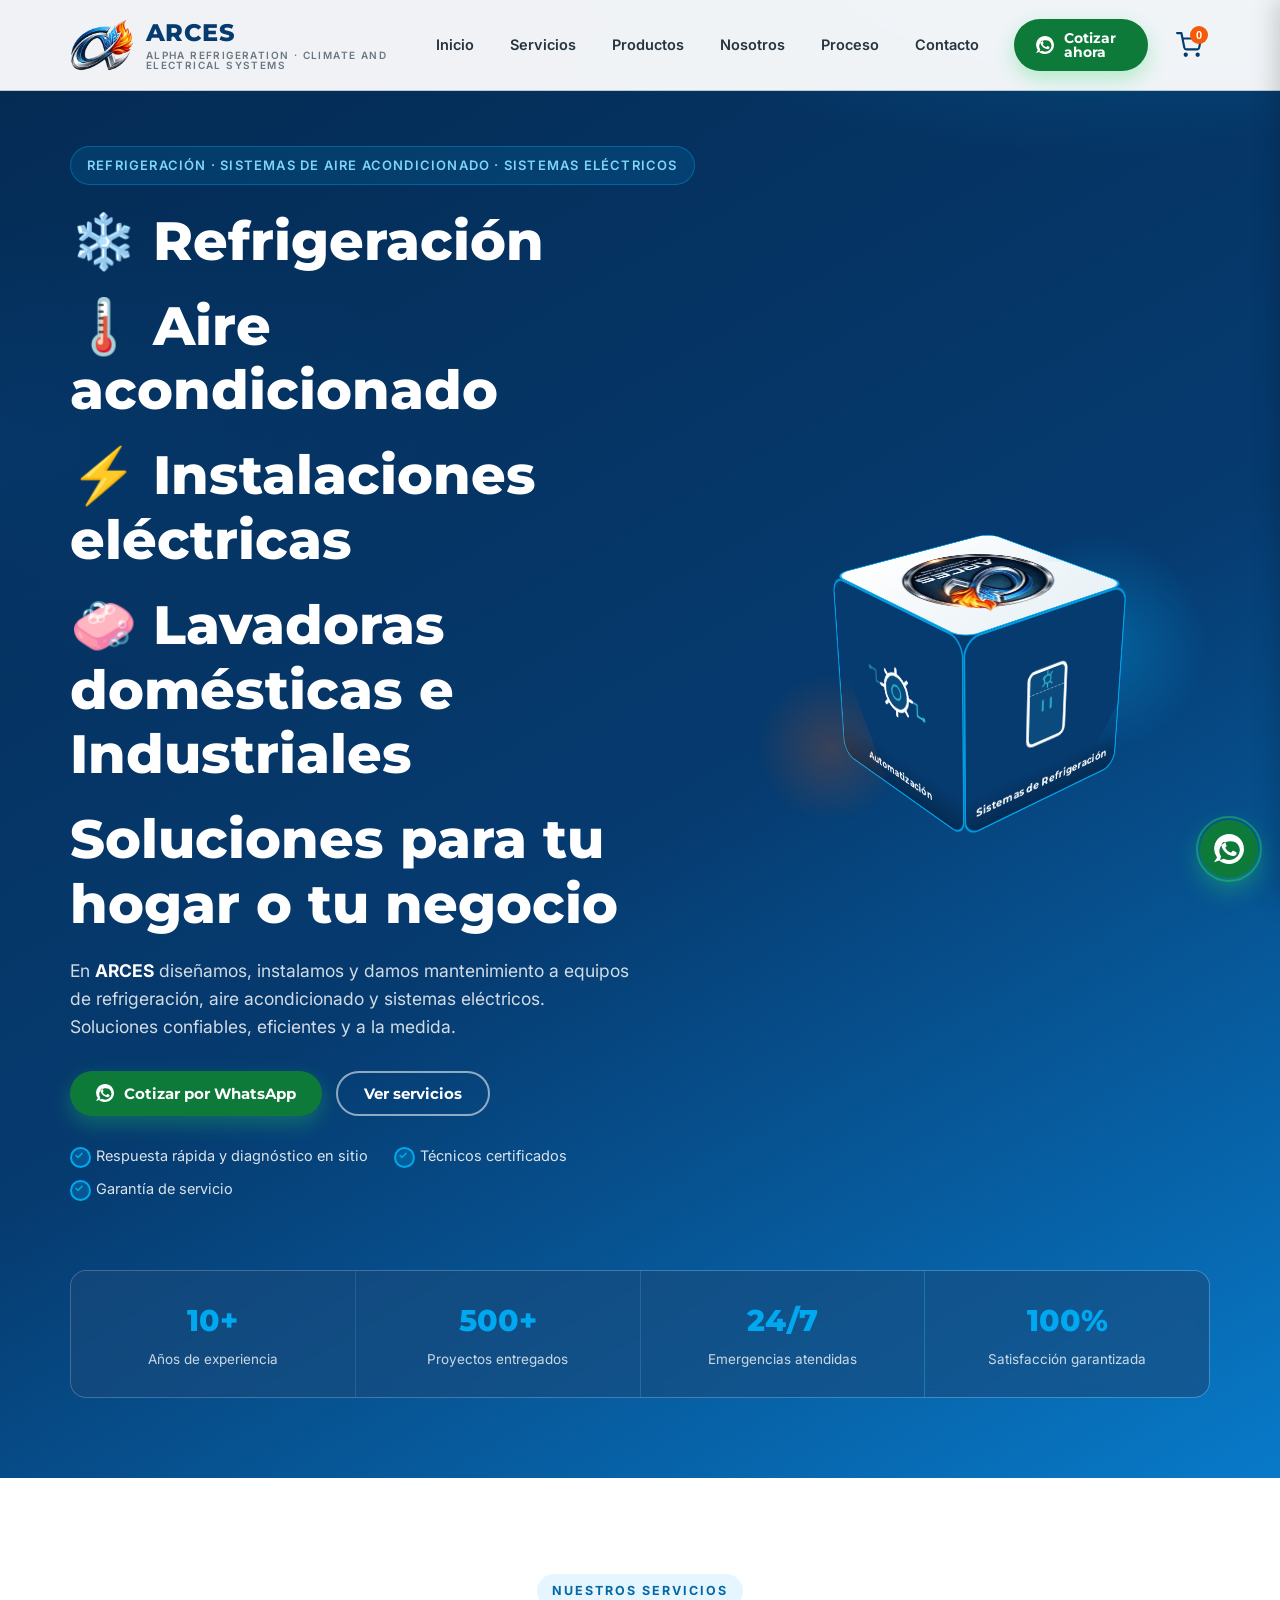
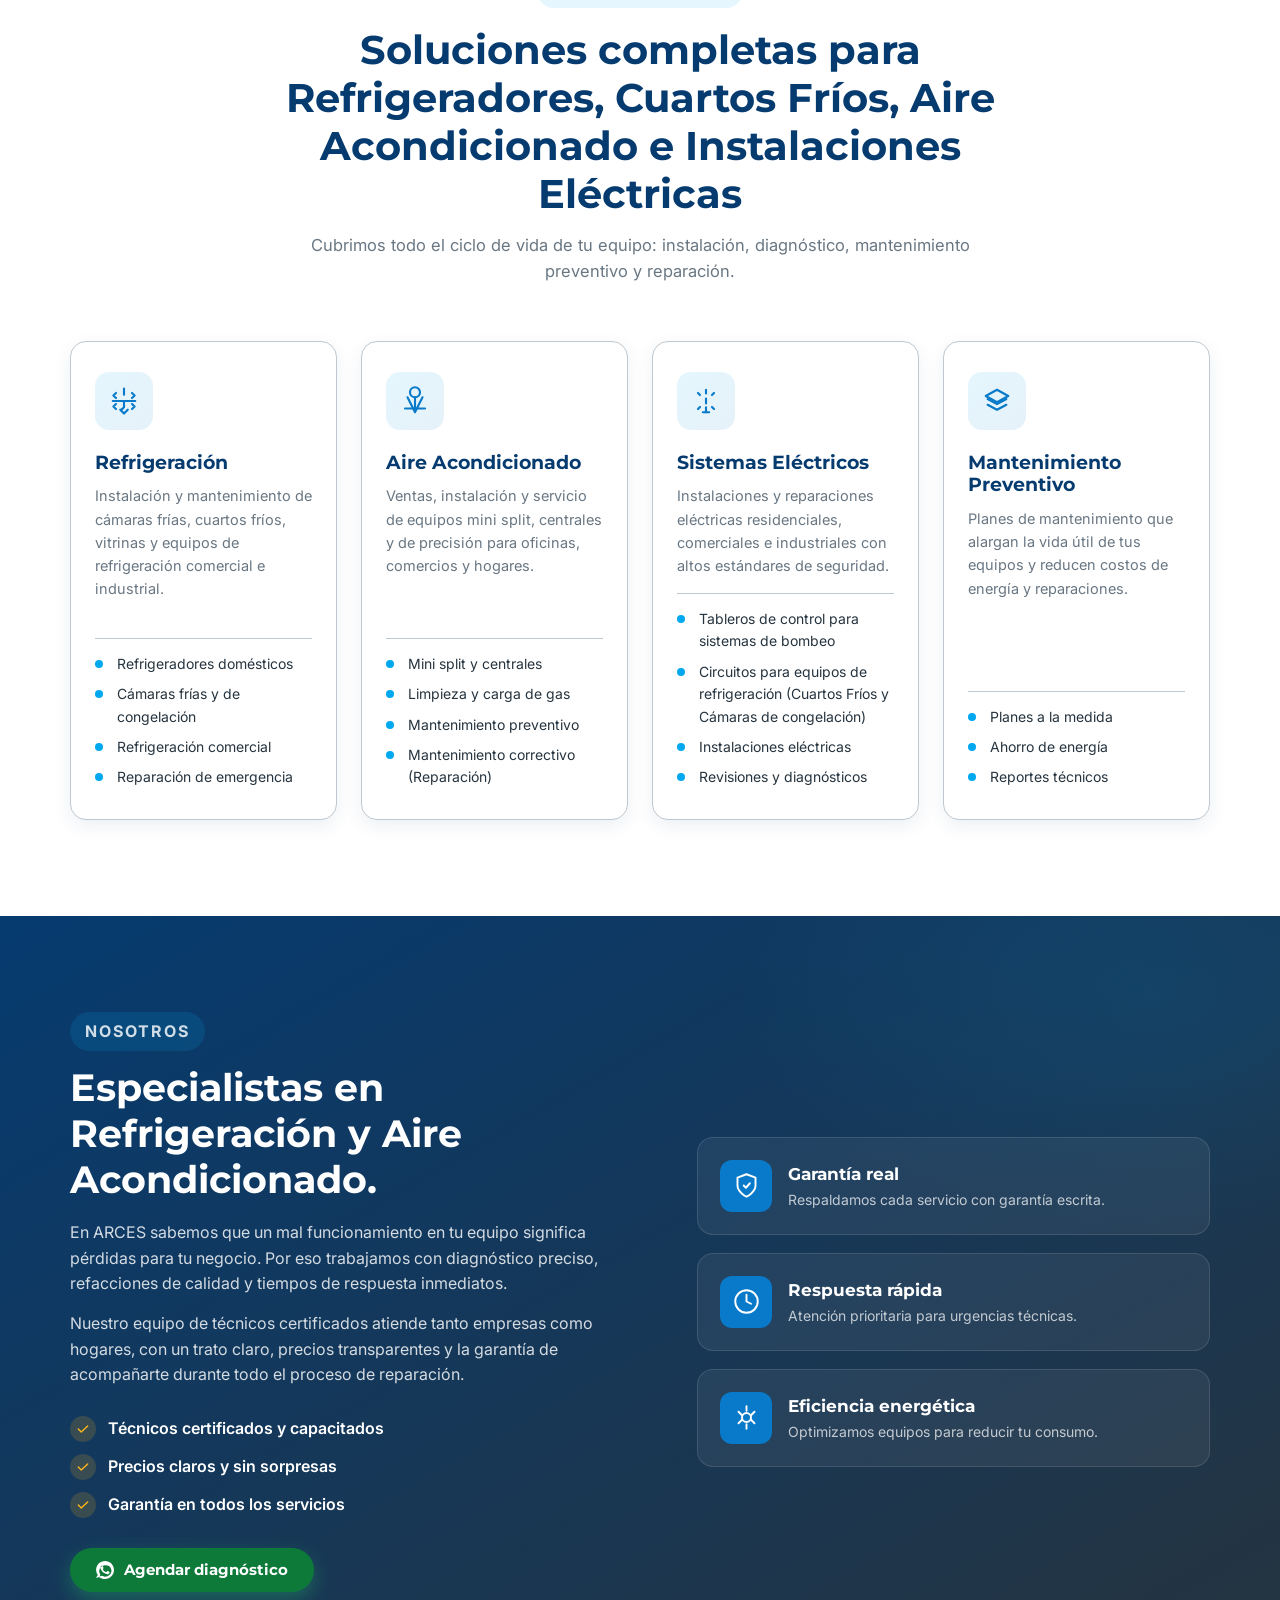
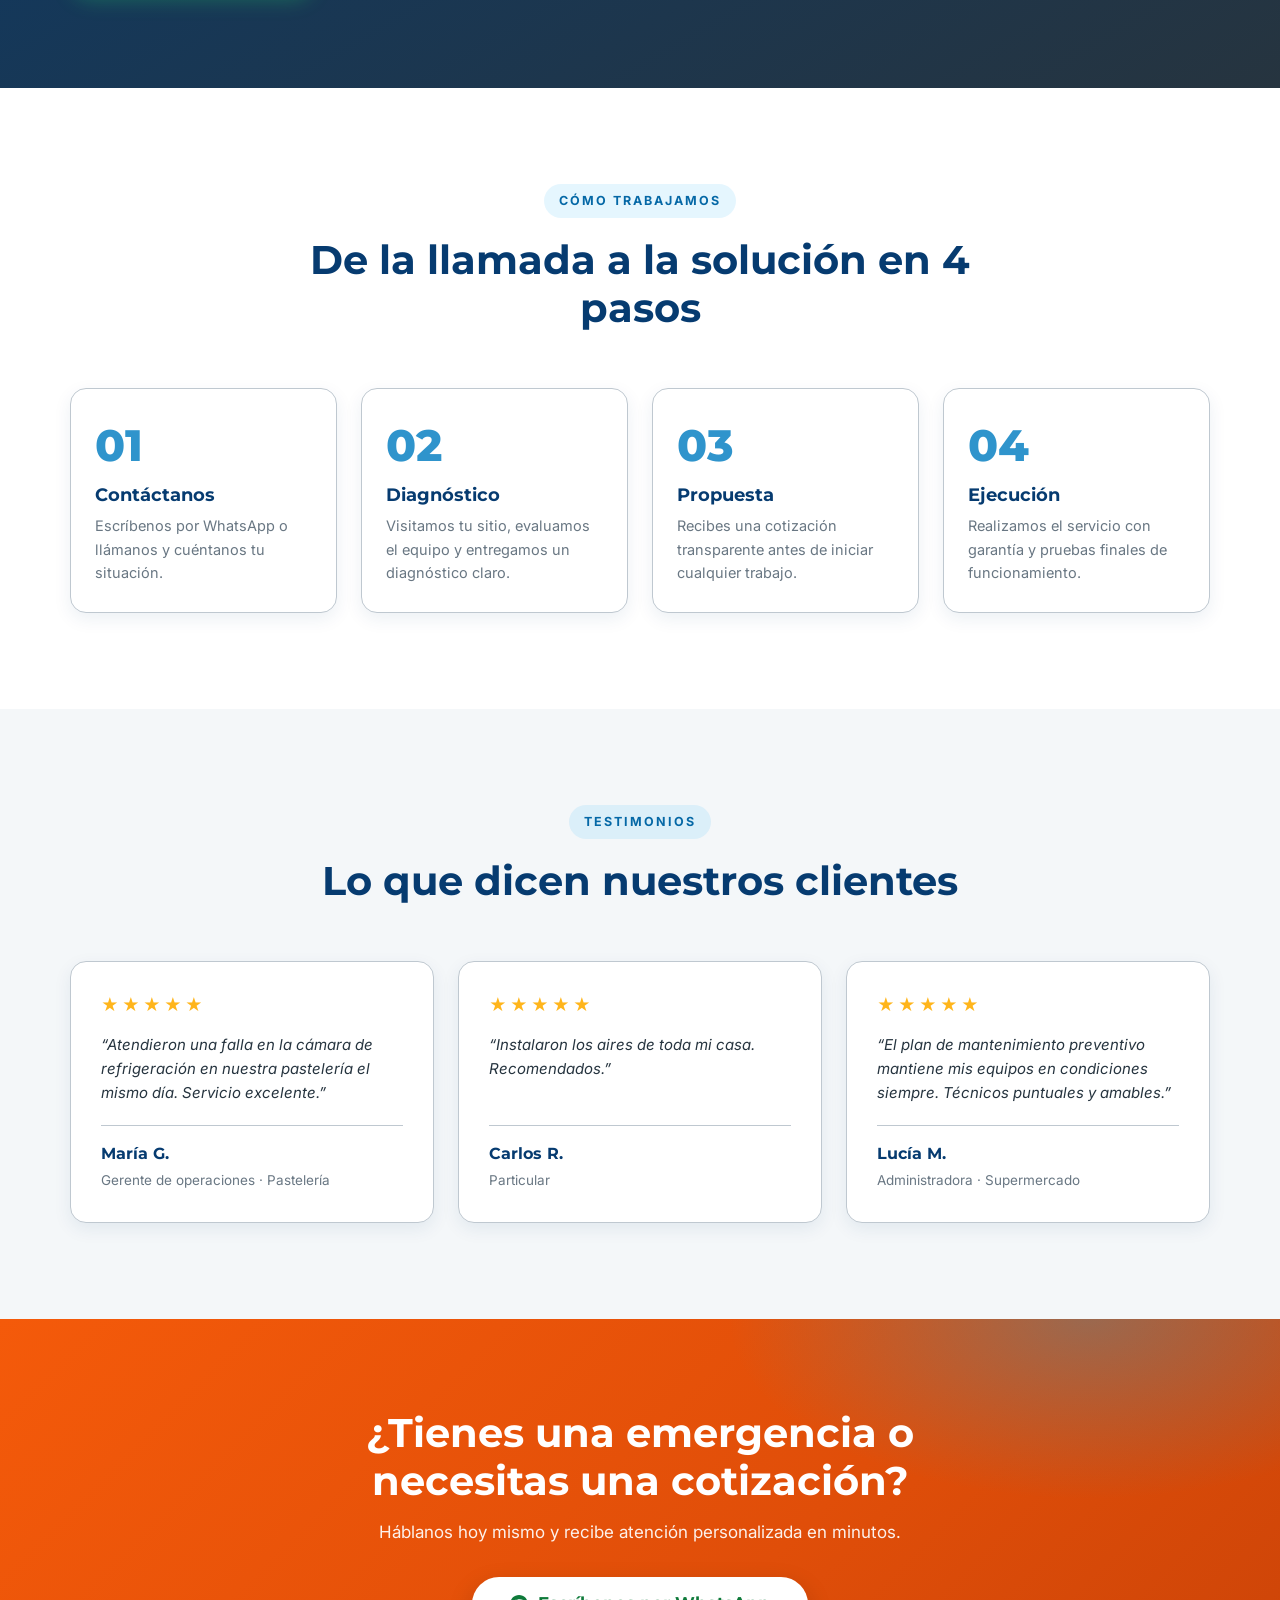
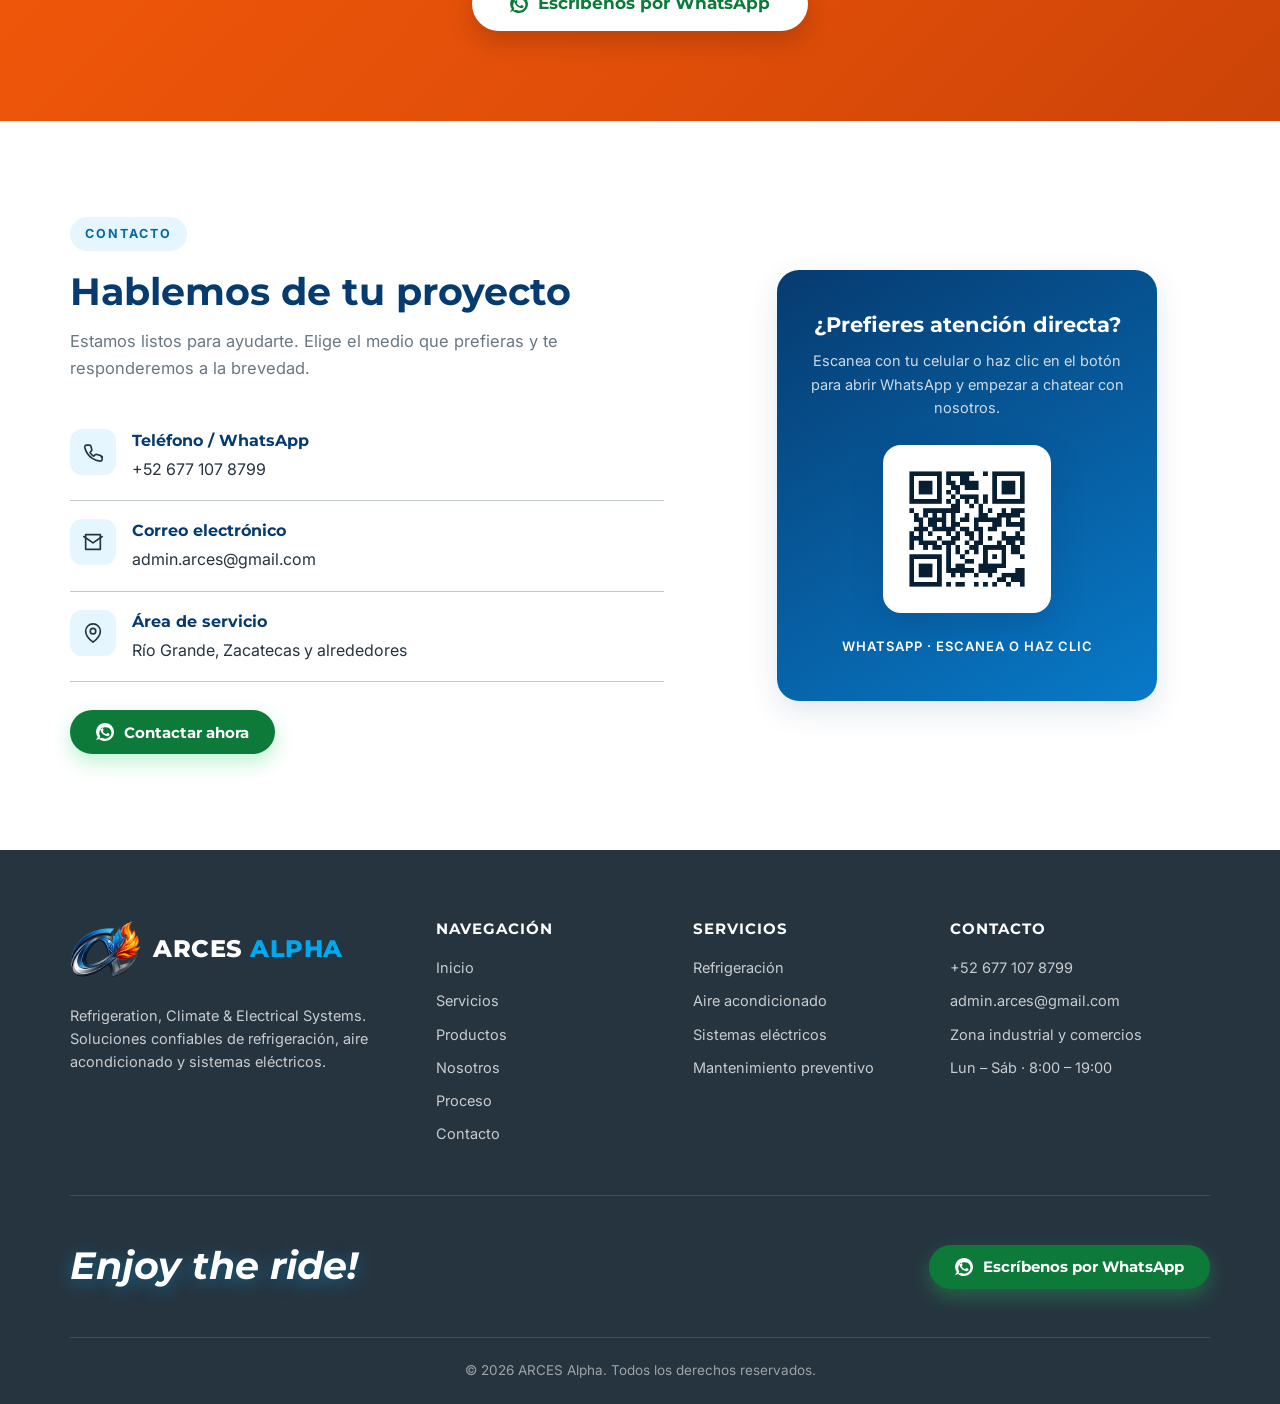
==== commit 61d9fe42: "Corrige fallback de imagen: usa data-sku en lugar de pasar sku por onerror" ====
--- a/index.html
+++ b/index.html
@@ -643,7 +643,7 @@
                     art.setAttribute('data-categoria', p.categoria);
                     art.innerHTML =
                         '<div class="producto-img">' +
-                            '<img src="img/productos/' + p.sku + '.jpg" alt="' + p.alt + '" width="400" height="300" loading="lazy" decoding="async" onerror="window.imgFallback(this, \' + p.sku + \')">' +
+                            '<img src="img/productos/' + p.sku + '.jpg" alt="' + p.alt + '" width="400" height="300" loading="lazy" decoding="async" data-sku="' + p.sku + '" onerror="window.imgFallback(this)">' +
                         '</div>' +
                         '<div class="producto-info">' +
                             '<h3>' + p.nombre + '</h3>' +
@@ -774,7 +774,8 @@
             cargarCarrito();
             actualizarCarritoUI();
 
-        window.imgFallback = function (img, sku) {
+        window.imgFallback = function (img) {
+            var sku = img.dataset.sku;
             console.log('imgFallback called for', sku, 'current src:', img.src);
             var exts = ['.png', '.svg', '.webp'];
             var idx = parseInt(img.dataset.extIdx || '0', 10);
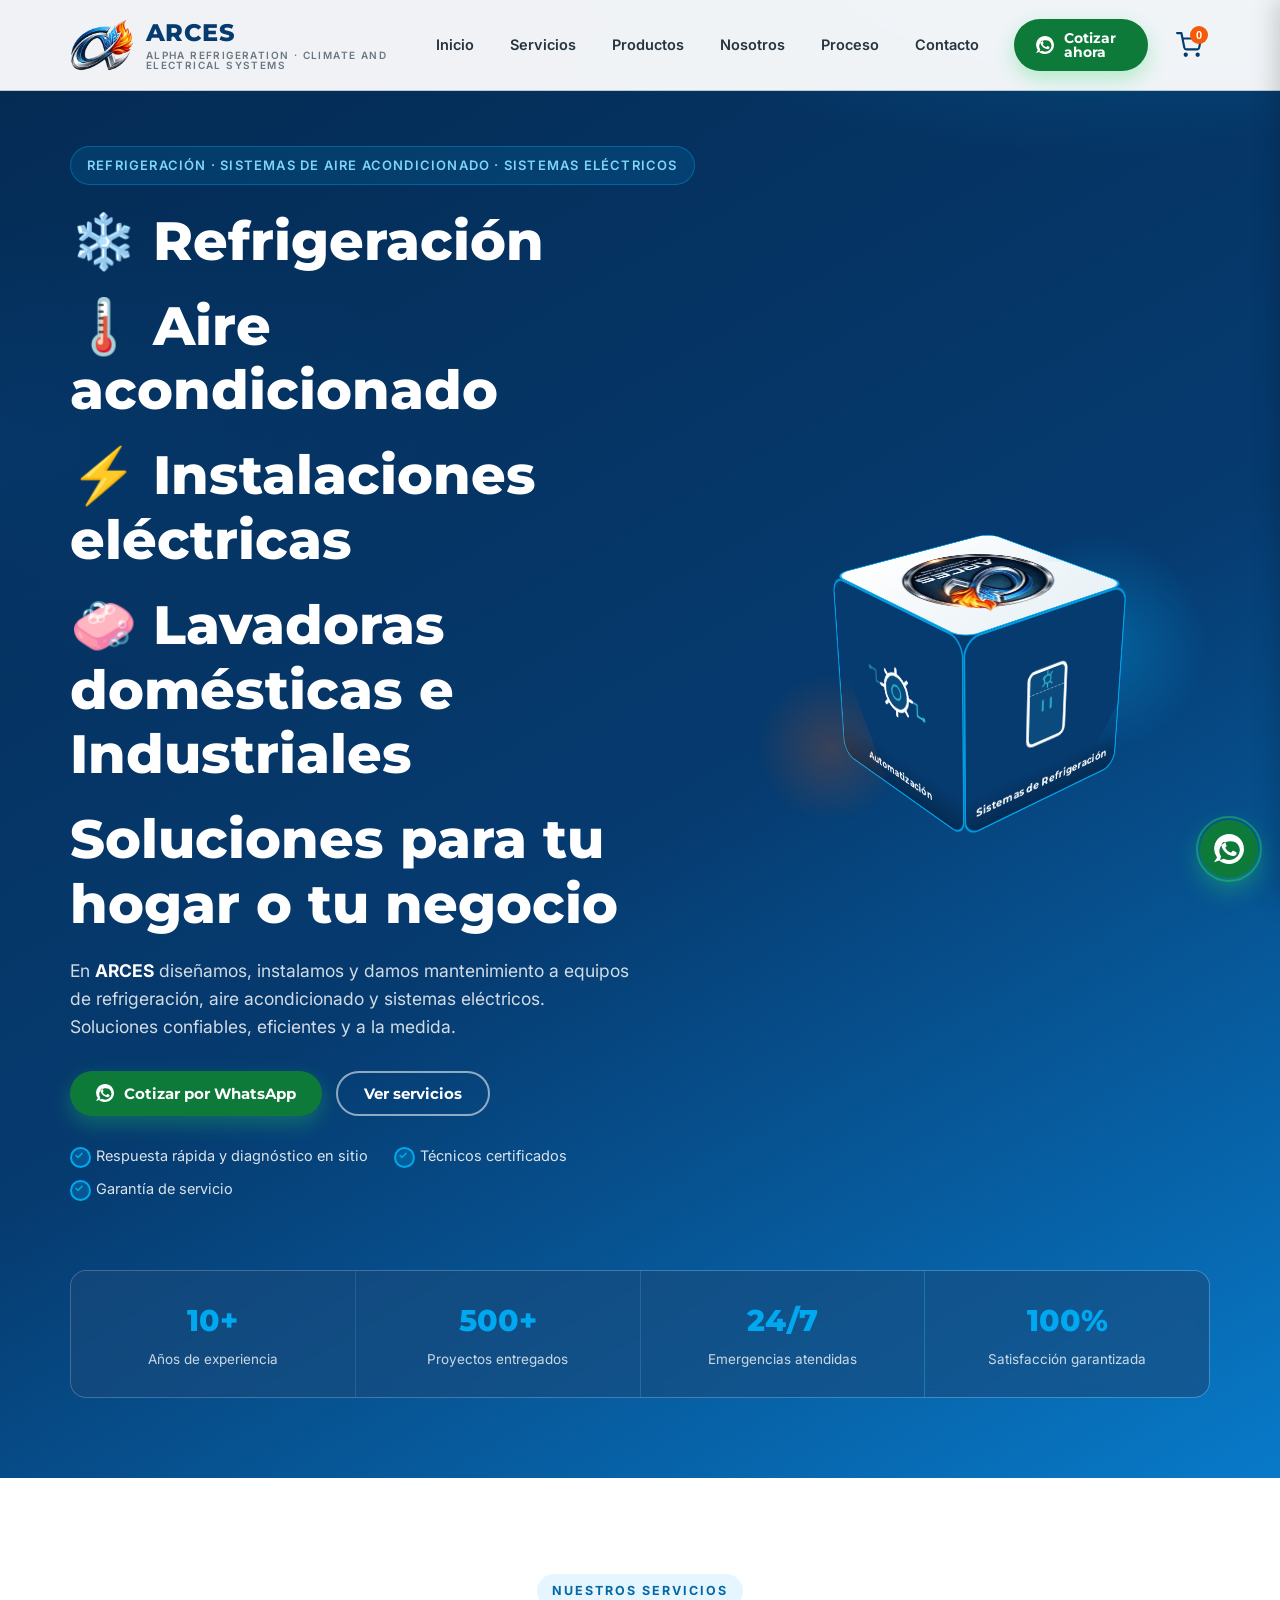
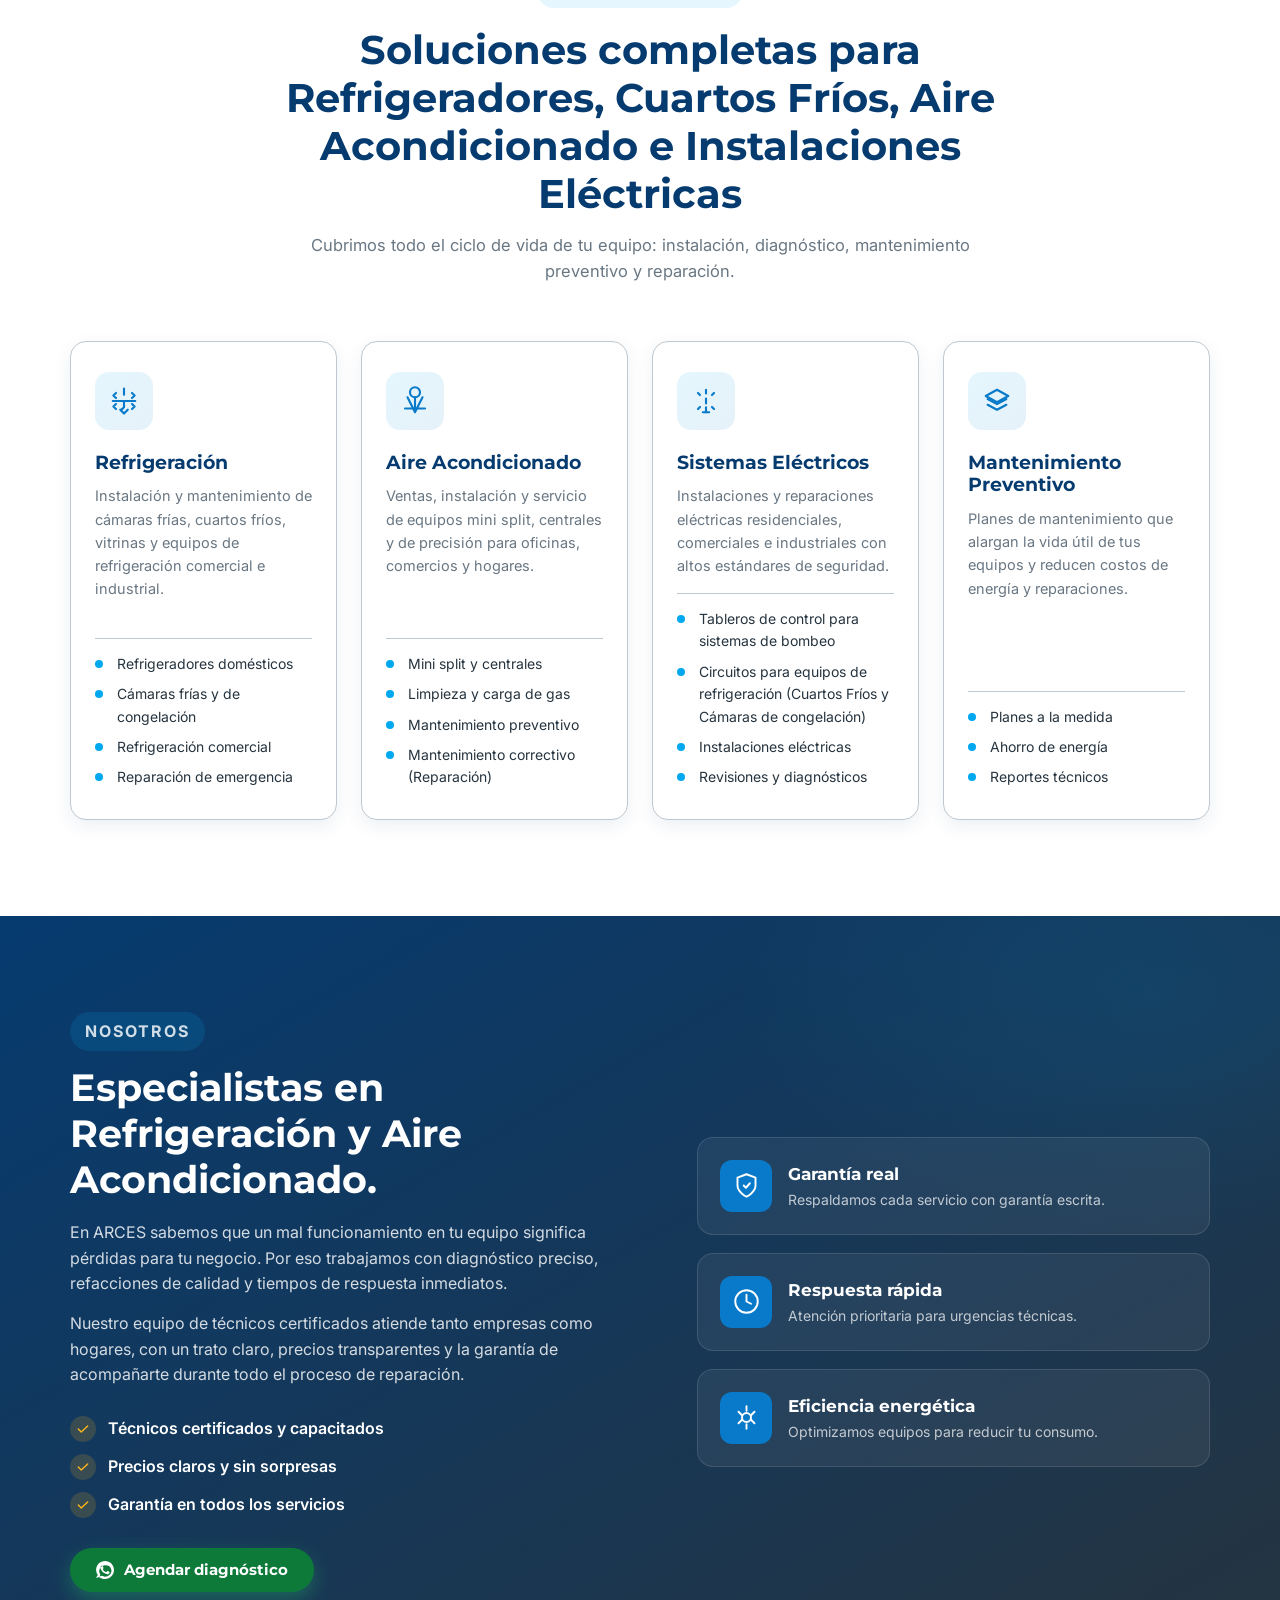
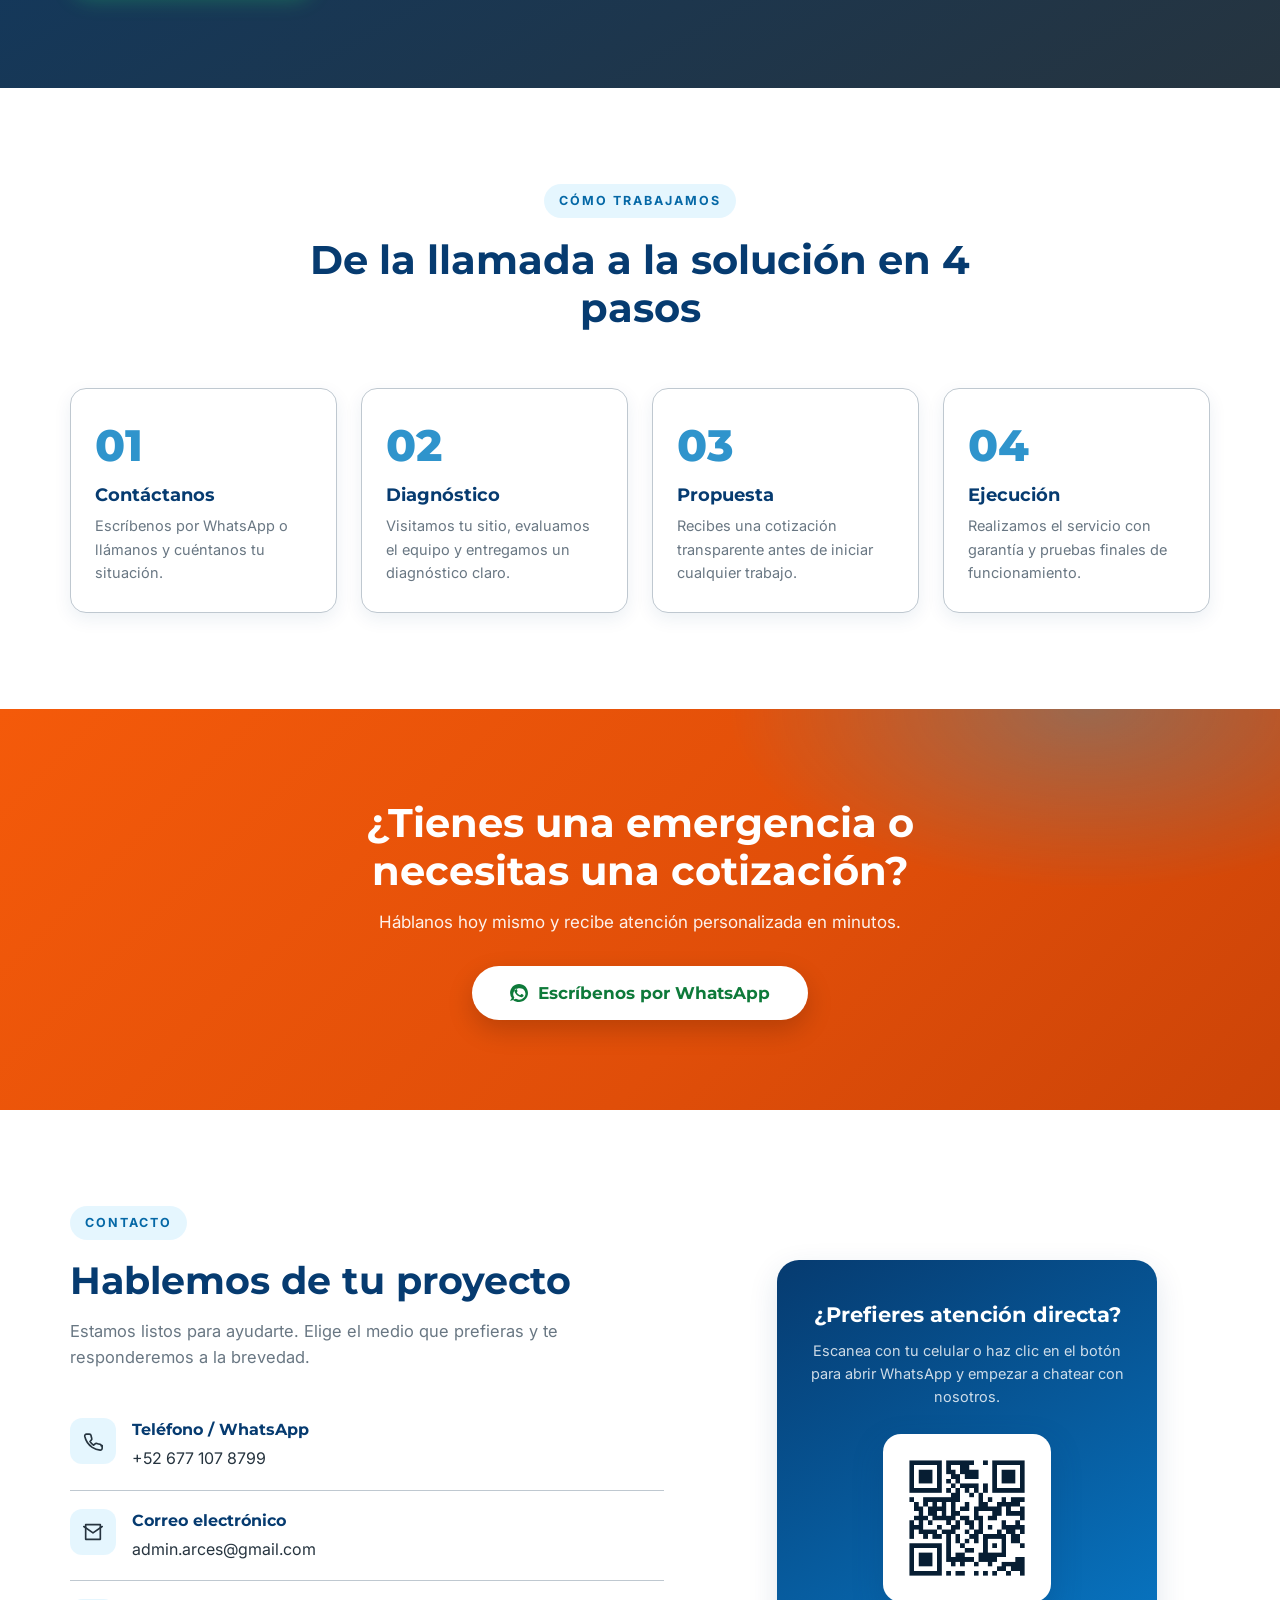
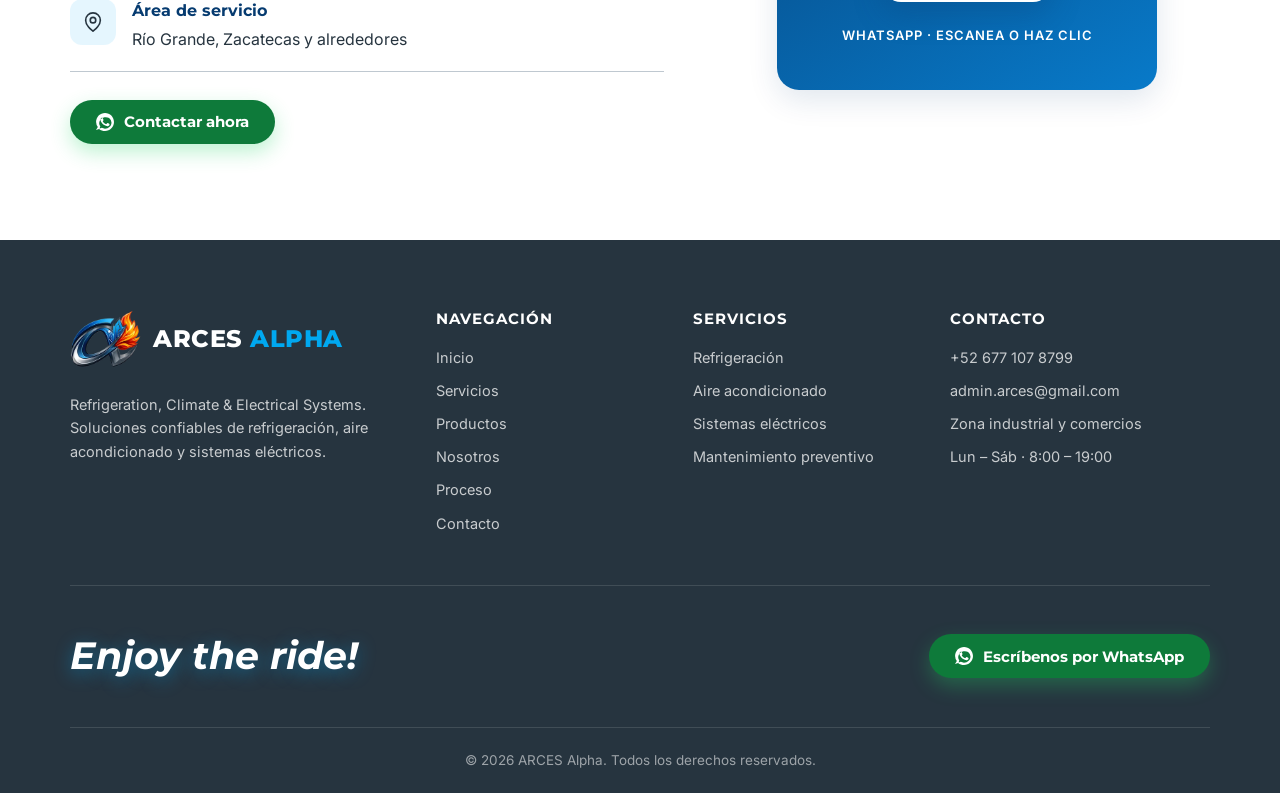
==== commit 912199c0: "Elimina seccion de testimonios ficticios" ====
--- a/index.html
+++ b/index.html
@@ -386,41 +386,6 @@
             </div>
         </section>
 
-        <section class="seccion seccion-clara" id="testimonios">
-            <div class="container">
-                <div class="seccion-titulo">
-                    <p class="etiqueta">Testimonios</p>
-                    <h2>Lo que dicen nuestros clientes</h2>
-                </div>
-                <div class="grid-testimonios">
-                    <figure class="testimonio">
-                        <p class="estrellas" aria-label="5 de 5 estrellas">★★★★★</p>
-                        <blockquote>“Atendieron una falla en la cámara de refrigeración en nuestra pastelería el mismo día. Servicio excelente.”</blockquote>
-                        <figcaption>
-                            <strong>María G.</strong>
-                            <span>Gerente de operaciones · Pastelería</span>
-                        </figcaption>
-                    </figure>
-                    <figure class="testimonio">
-                        <p class="estrellas" aria-label="5 de 5 estrellas">★★★★★</p>
-                        <blockquote>“Instalaron los aires de toda mi casa. Recomendados.”</blockquote>
-                        <figcaption>
-                            <strong>Carlos R.</strong>
-                            <span>Particular</span>
-                        </figcaption>
-                    </figure>
-                    <figure class="testimonio">
-                        <p class="estrellas" aria-label="5 de 5 estrellas">★★★★★</p>
-                        <blockquote>“El plan de mantenimiento preventivo mantiene mis equipos en condiciones siempre. Técnicos puntuales y amables.”</blockquote>
-                        <figcaption>
-                            <strong>Lucía M.</strong>
-                            <span>Administradora · Supermercado</span>
-                        </figcaption>
-                    </figure>
-                </div>
-            </div>
-        </section>
-
         <section class="cta">
             <div class="container cta-inner">
                 <h2>¿Tienes una emergencia o necesitas una cotización?</h2>
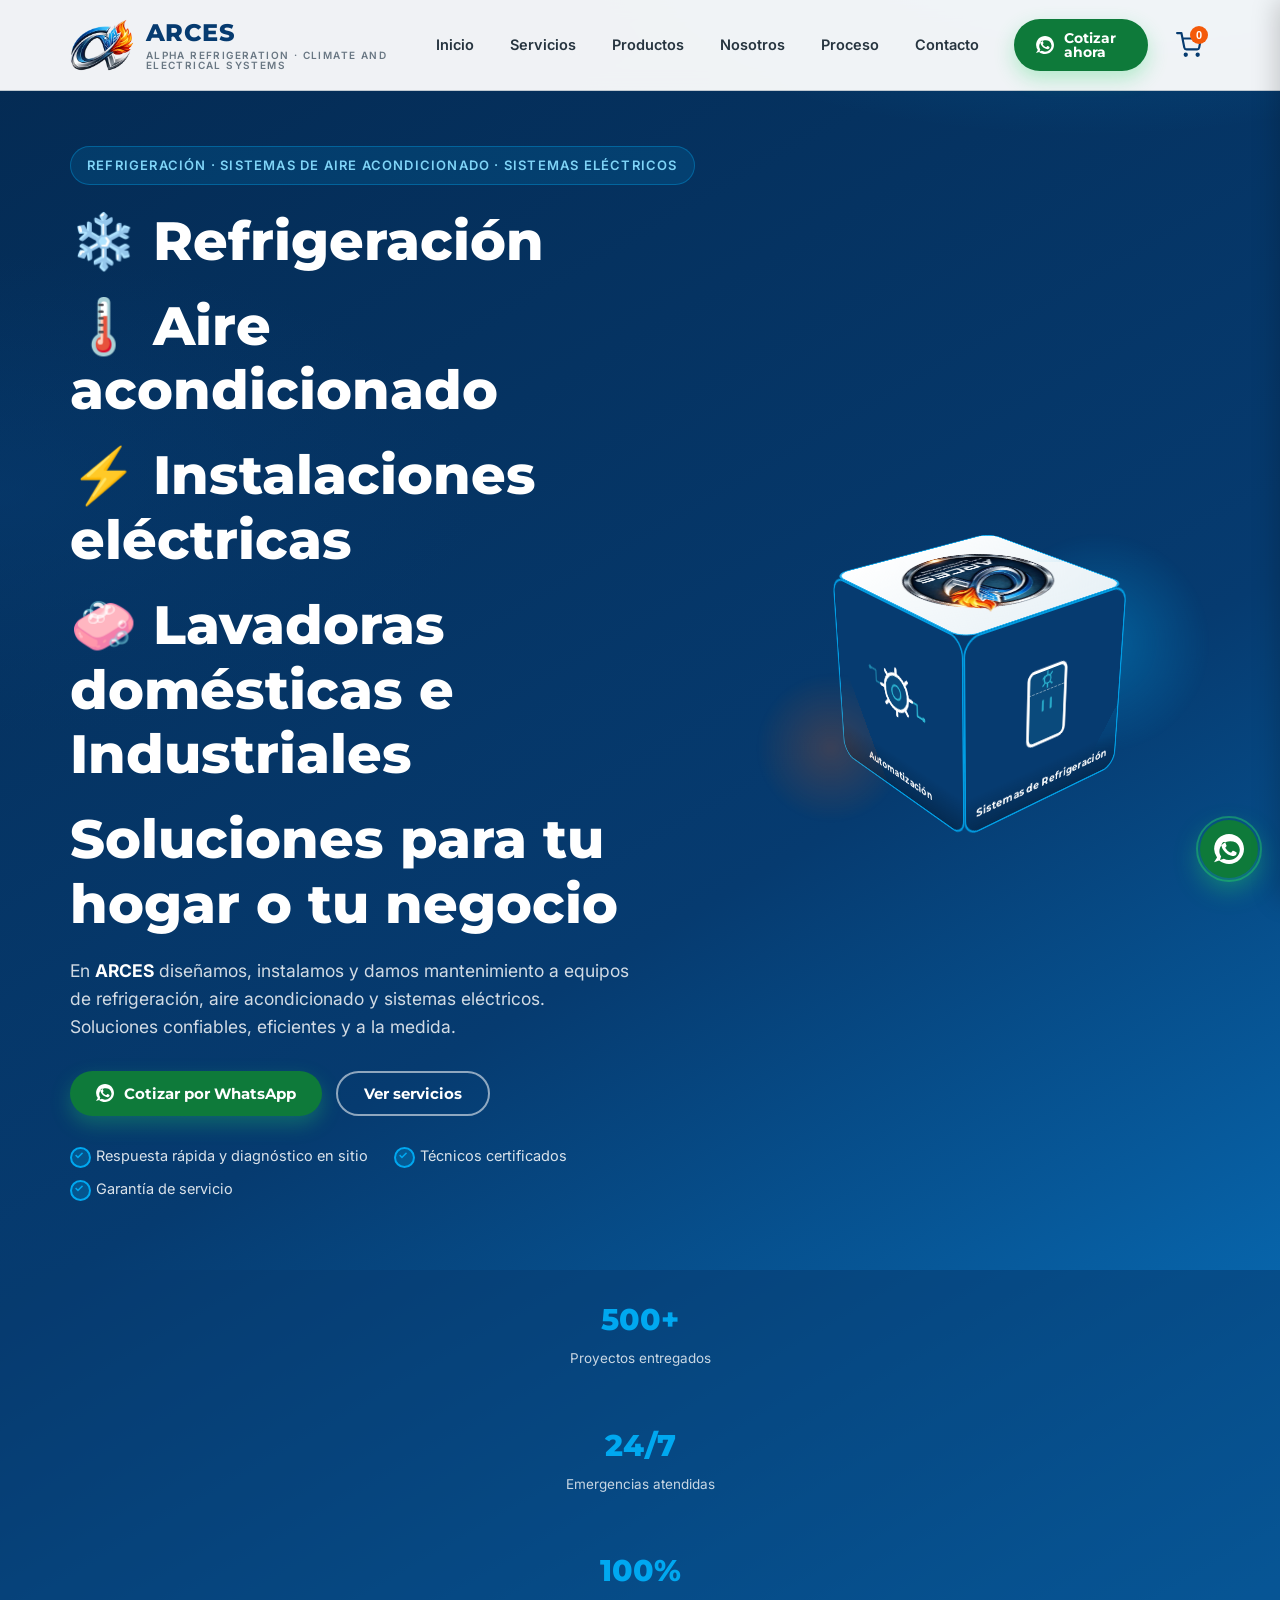
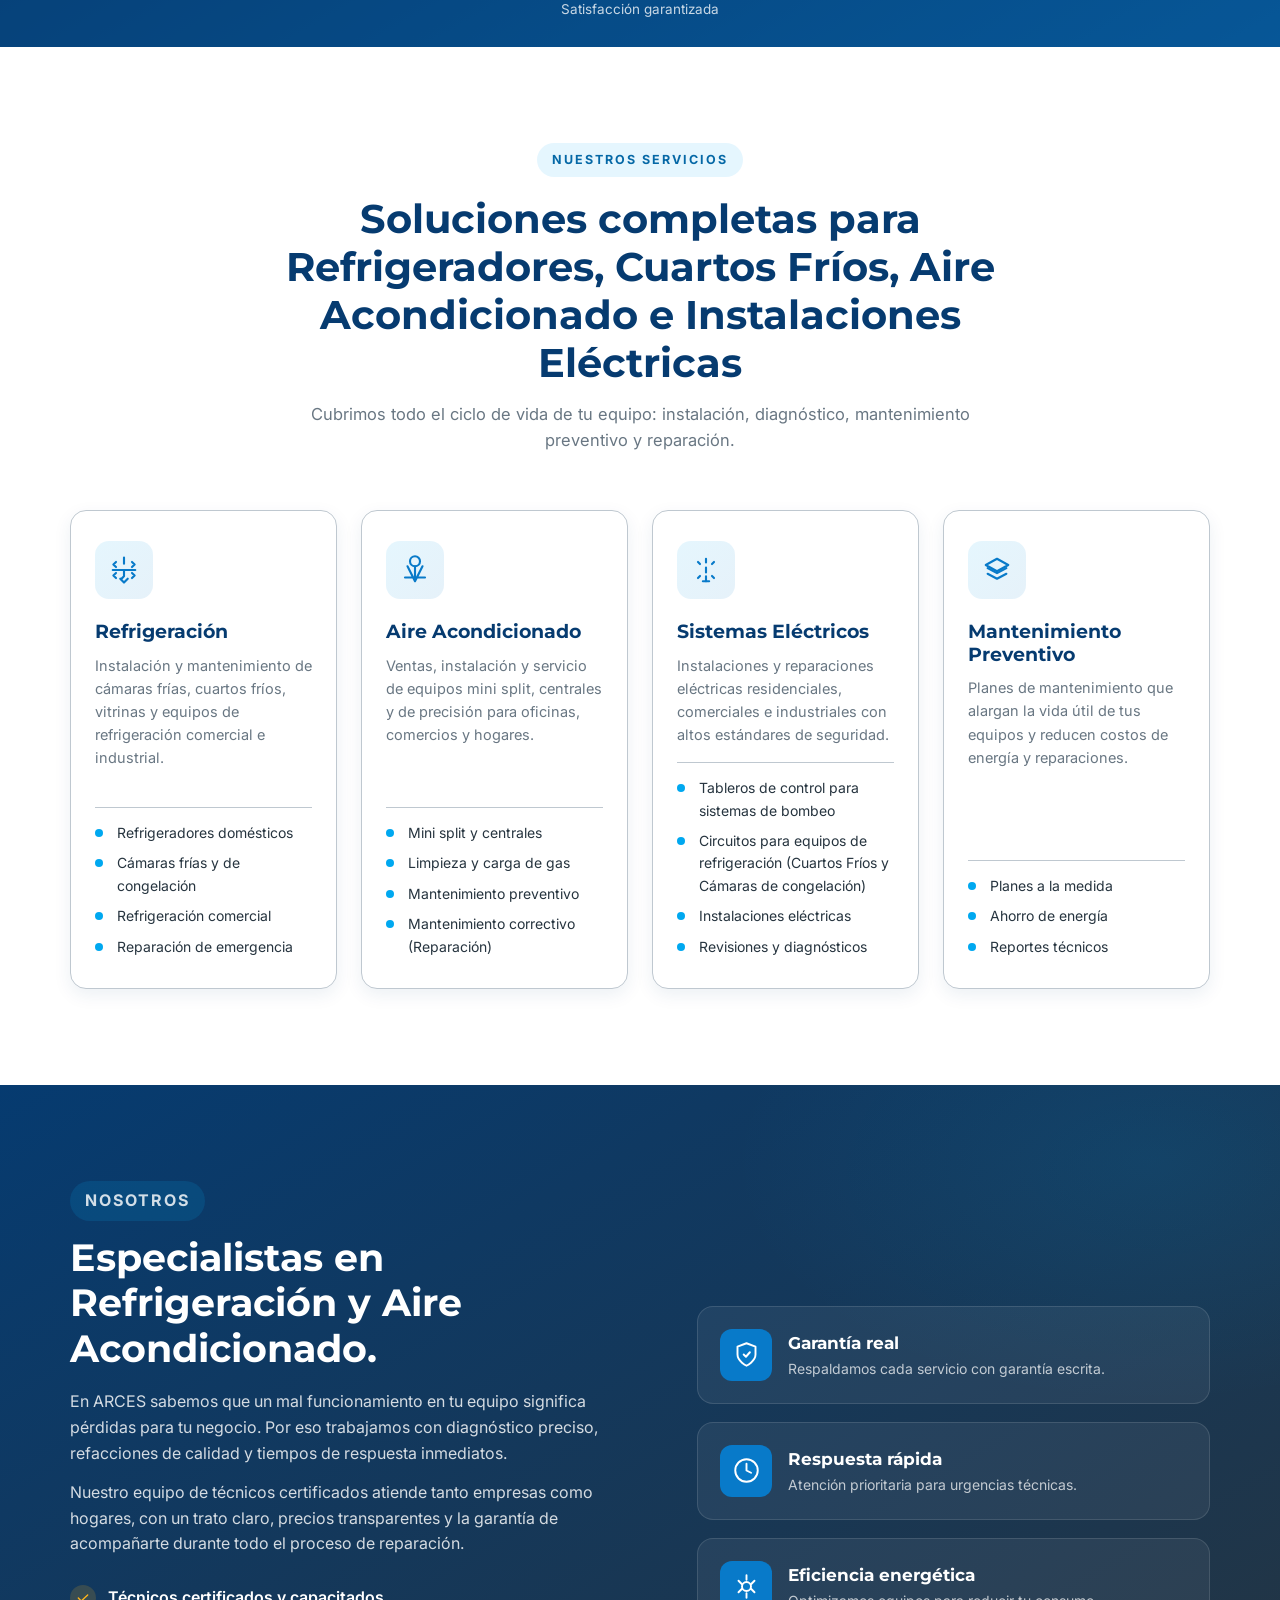
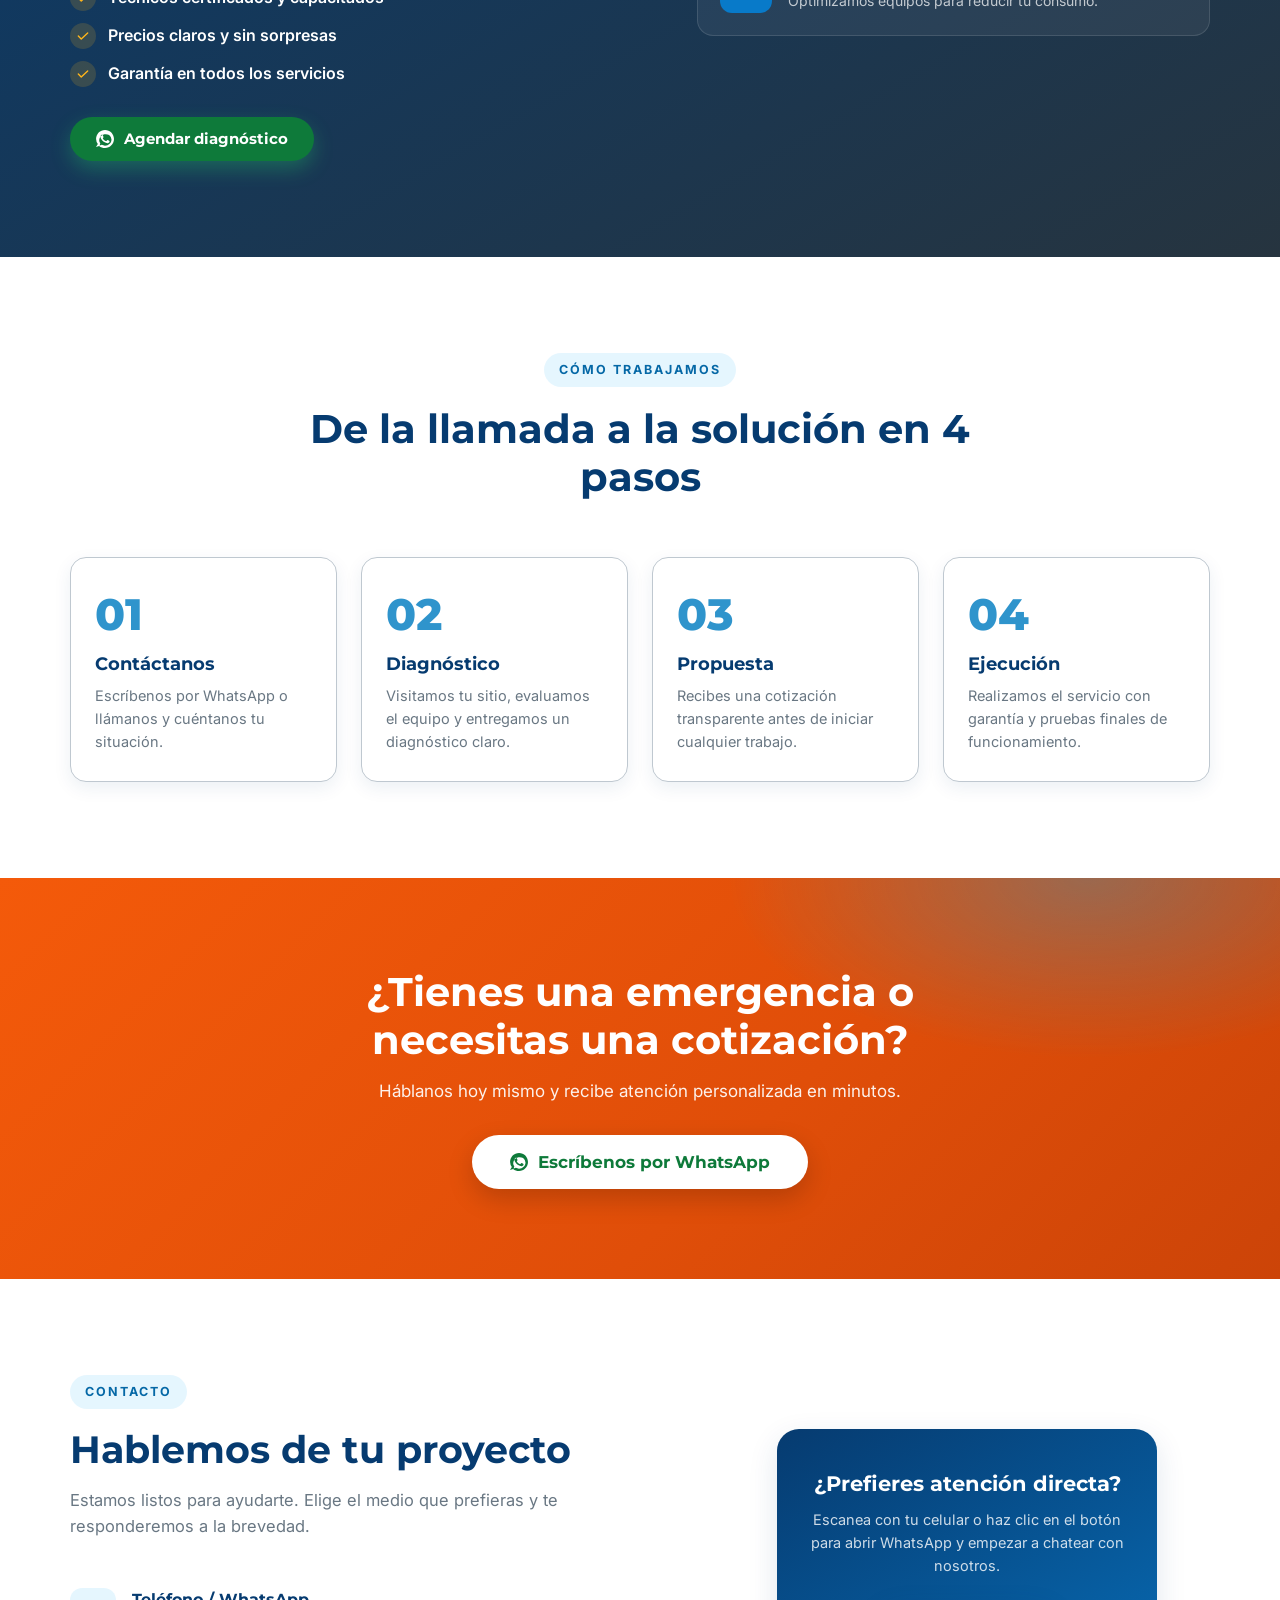
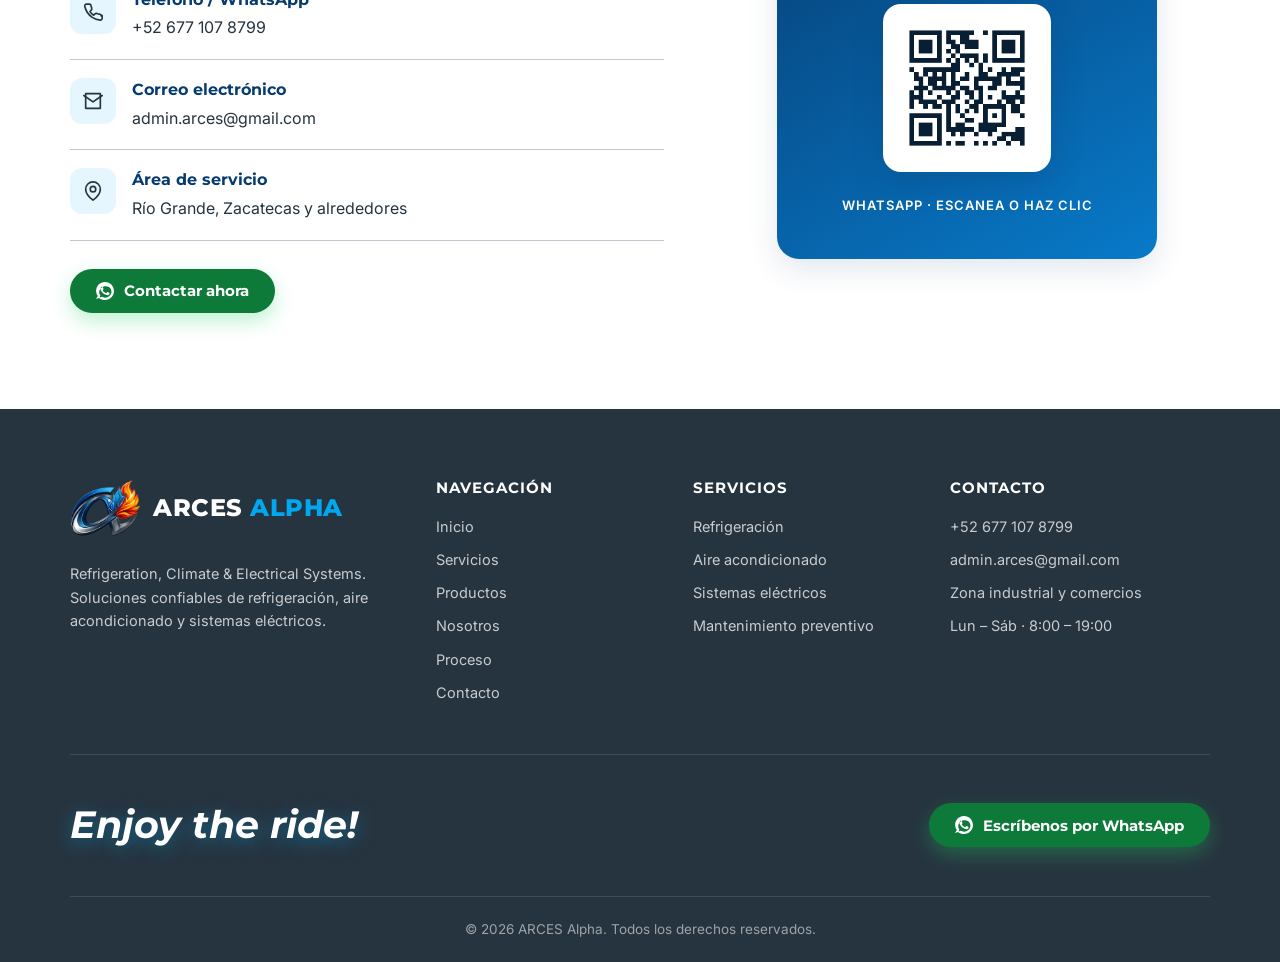
==== commit 841f74f9: "Elimina barra de estadisticas del hero (10+ anos, etc.)" ====
--- a/index.html
+++ b/index.html
@@ -183,11 +183,6 @@
                     <span class="brillo brillo-2"></span>
                 </div>
             </div>
-            <div class="container hero-stats">
-                <div class="stat">
-                    <span class="stat-num">10+</span>
-                    <span class="stat-txt">Años de experiencia</span>
-                </div>
                 <div class="stat">
                     <span class="stat-num">500+</span>
                     <span class="stat-txt">Proyectos entregados</span>
@@ -741,16 +736,13 @@
 
         window.imgFallback = function (img) {
             var sku = img.dataset.sku;
-            console.log('imgFallback called for', sku, 'current src:', img.src);
             var exts = ['.png', '.svg', '.webp'];
             var idx = parseInt(img.dataset.extIdx || '0', 10);
             if (idx < exts.length) {
                 img.dataset.extIdx = idx + 1;
                 var nextSrc = 'img/productos/' + sku + exts[idx];
-                console.log('  trying:', nextSrc);
                 img.src = nextSrc;
             } else {
-                console.log('  all failed, using placeholder');
                 img.src = 'img/productos/placeholder.svg';
                 img.onerror = null;
             }
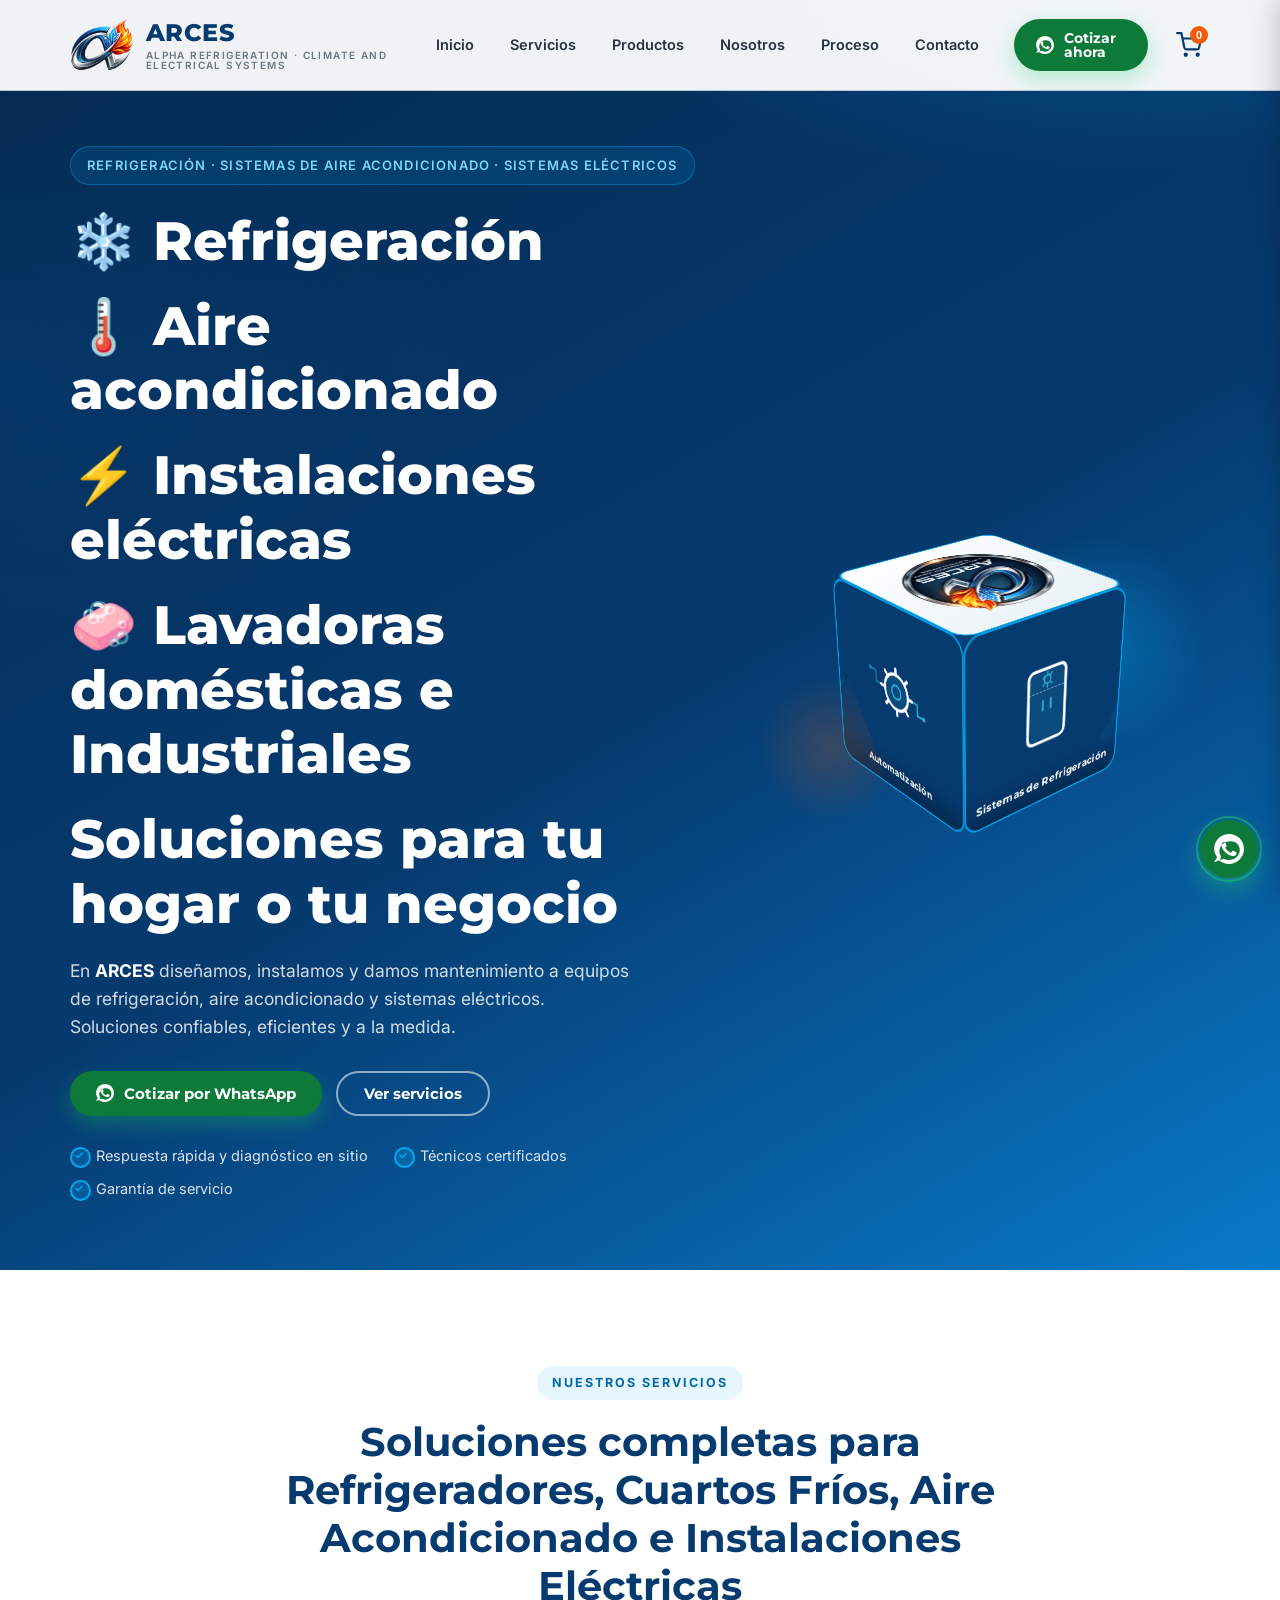
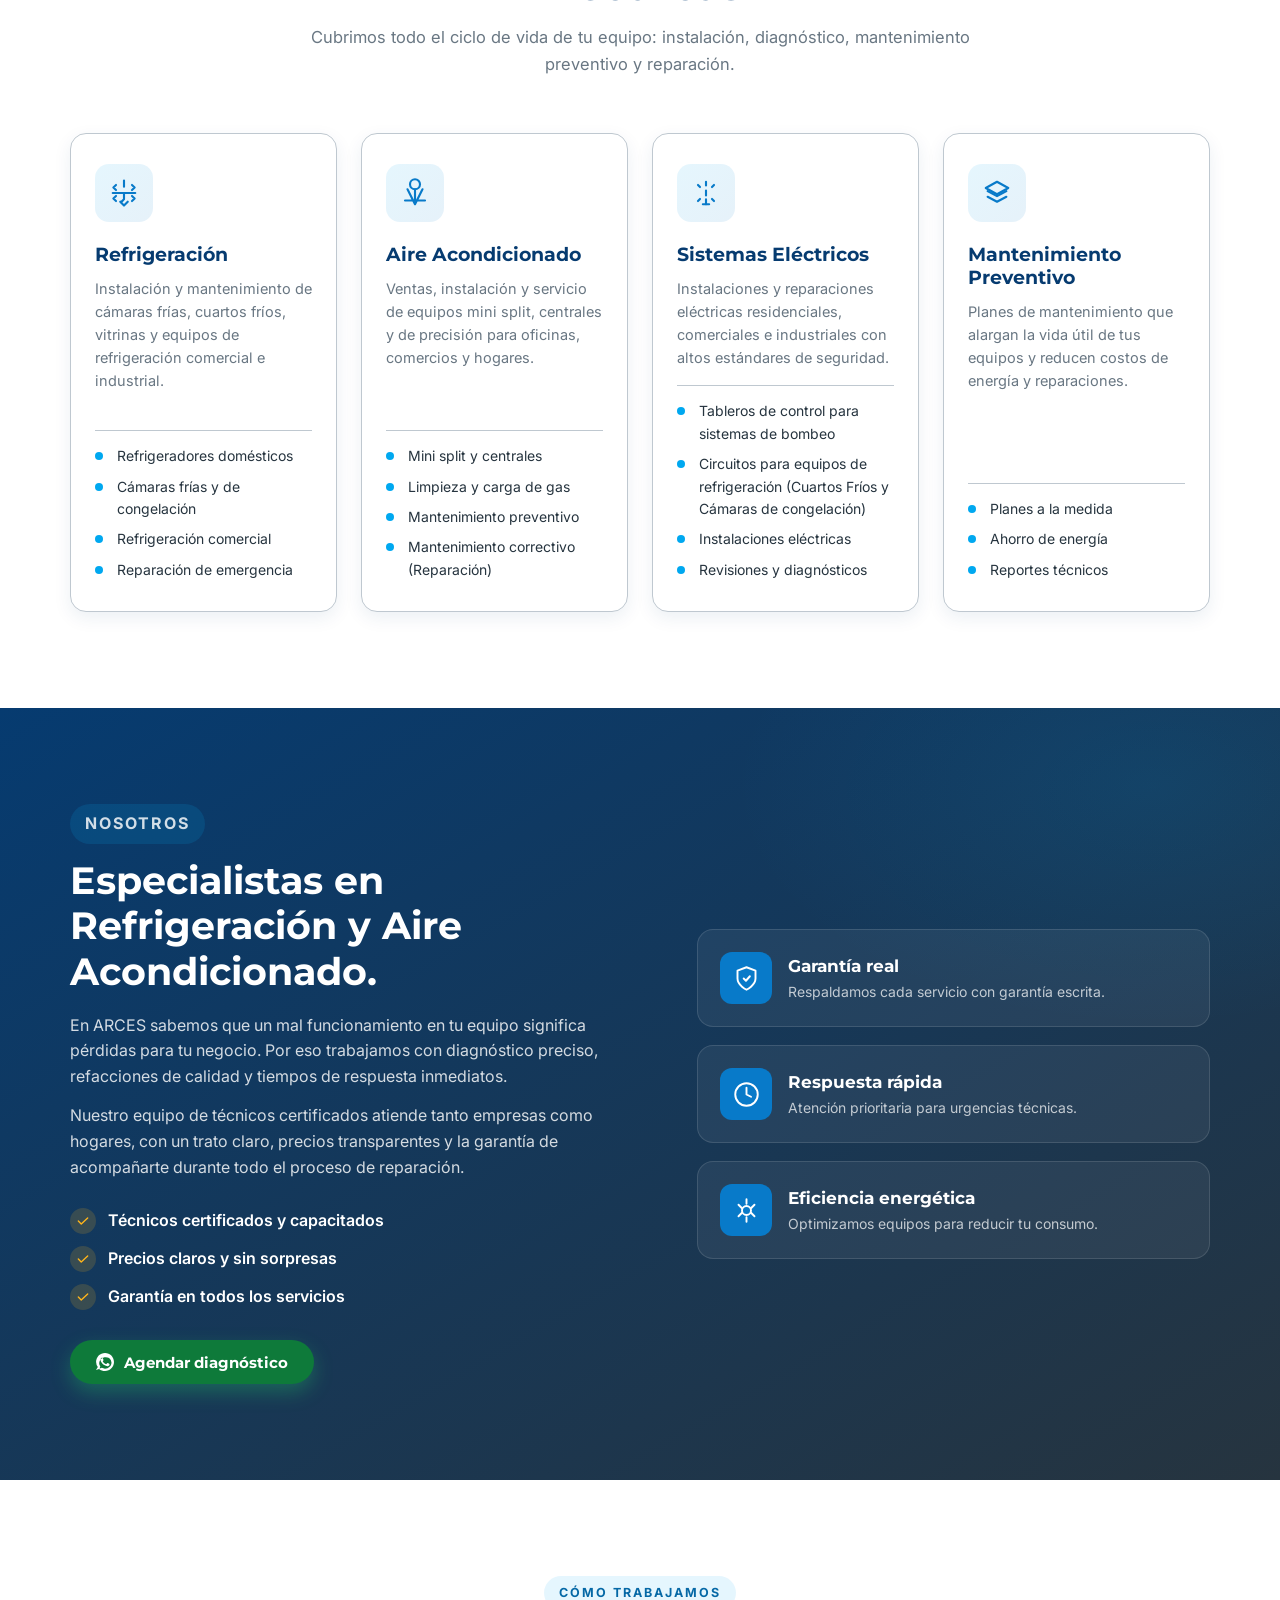
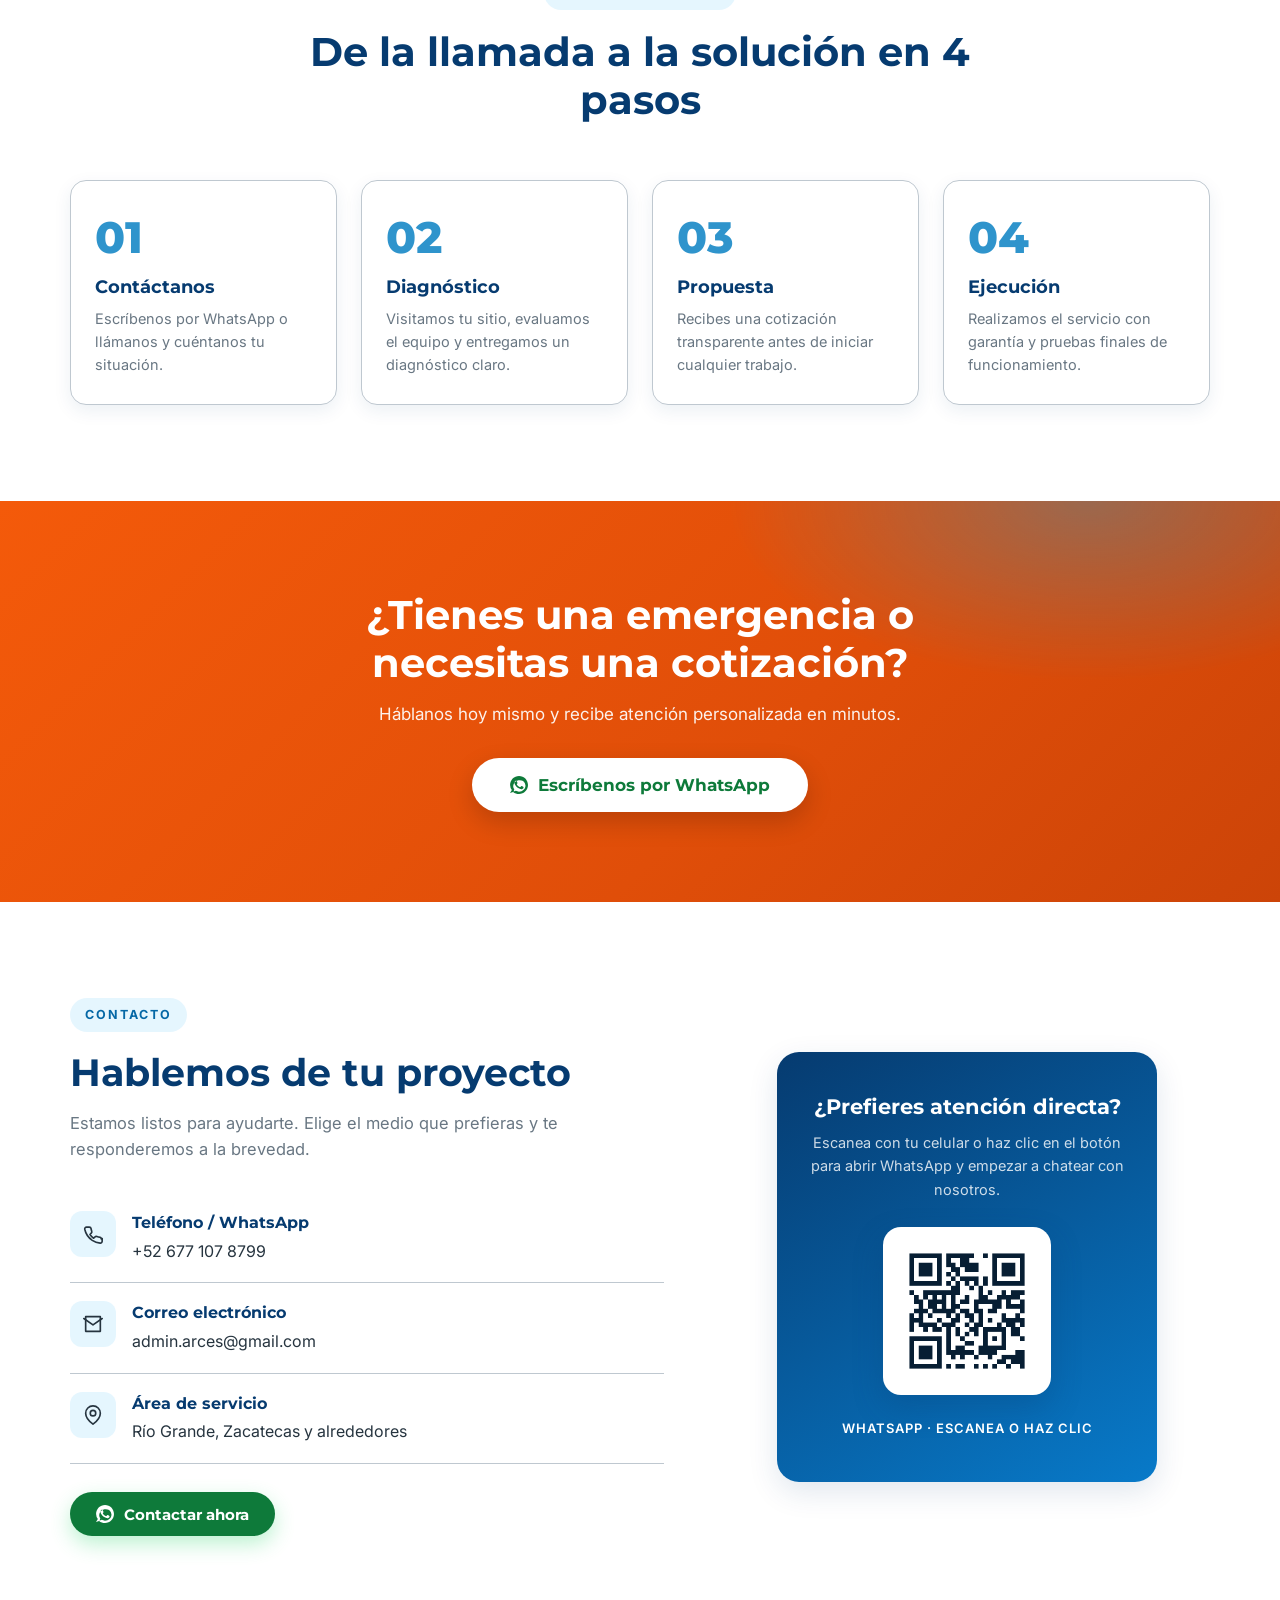
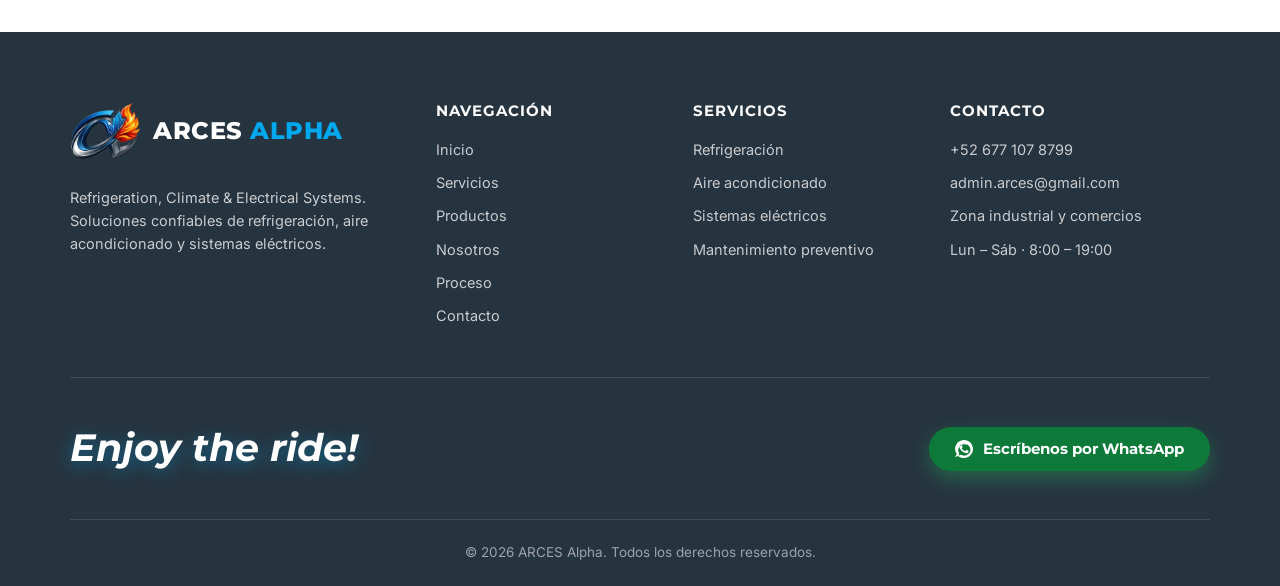
==== commit c553924f: "Elimina completamente la barra de estadisticas del hero" ====
--- a/index.html
+++ b/index.html
@@ -183,19 +183,6 @@
                     <span class="brillo brillo-2"></span>
                 </div>
             </div>
-                <div class="stat">
-                    <span class="stat-num">500+</span>
-                    <span class="stat-txt">Proyectos entregados</span>
-                </div>
-                <div class="stat">
-                    <span class="stat-num">24/7</span>
-                    <span class="stat-txt">Emergencias atendidas</span>
-                </div>
-                <div class="stat">
-                    <span class="stat-num">100%</span>
-                    <span class="stat-txt">Satisfacción garantizada</span>
-                </div>
-            </div>
         </section>
 
         <section class="seccion" id="servicios">
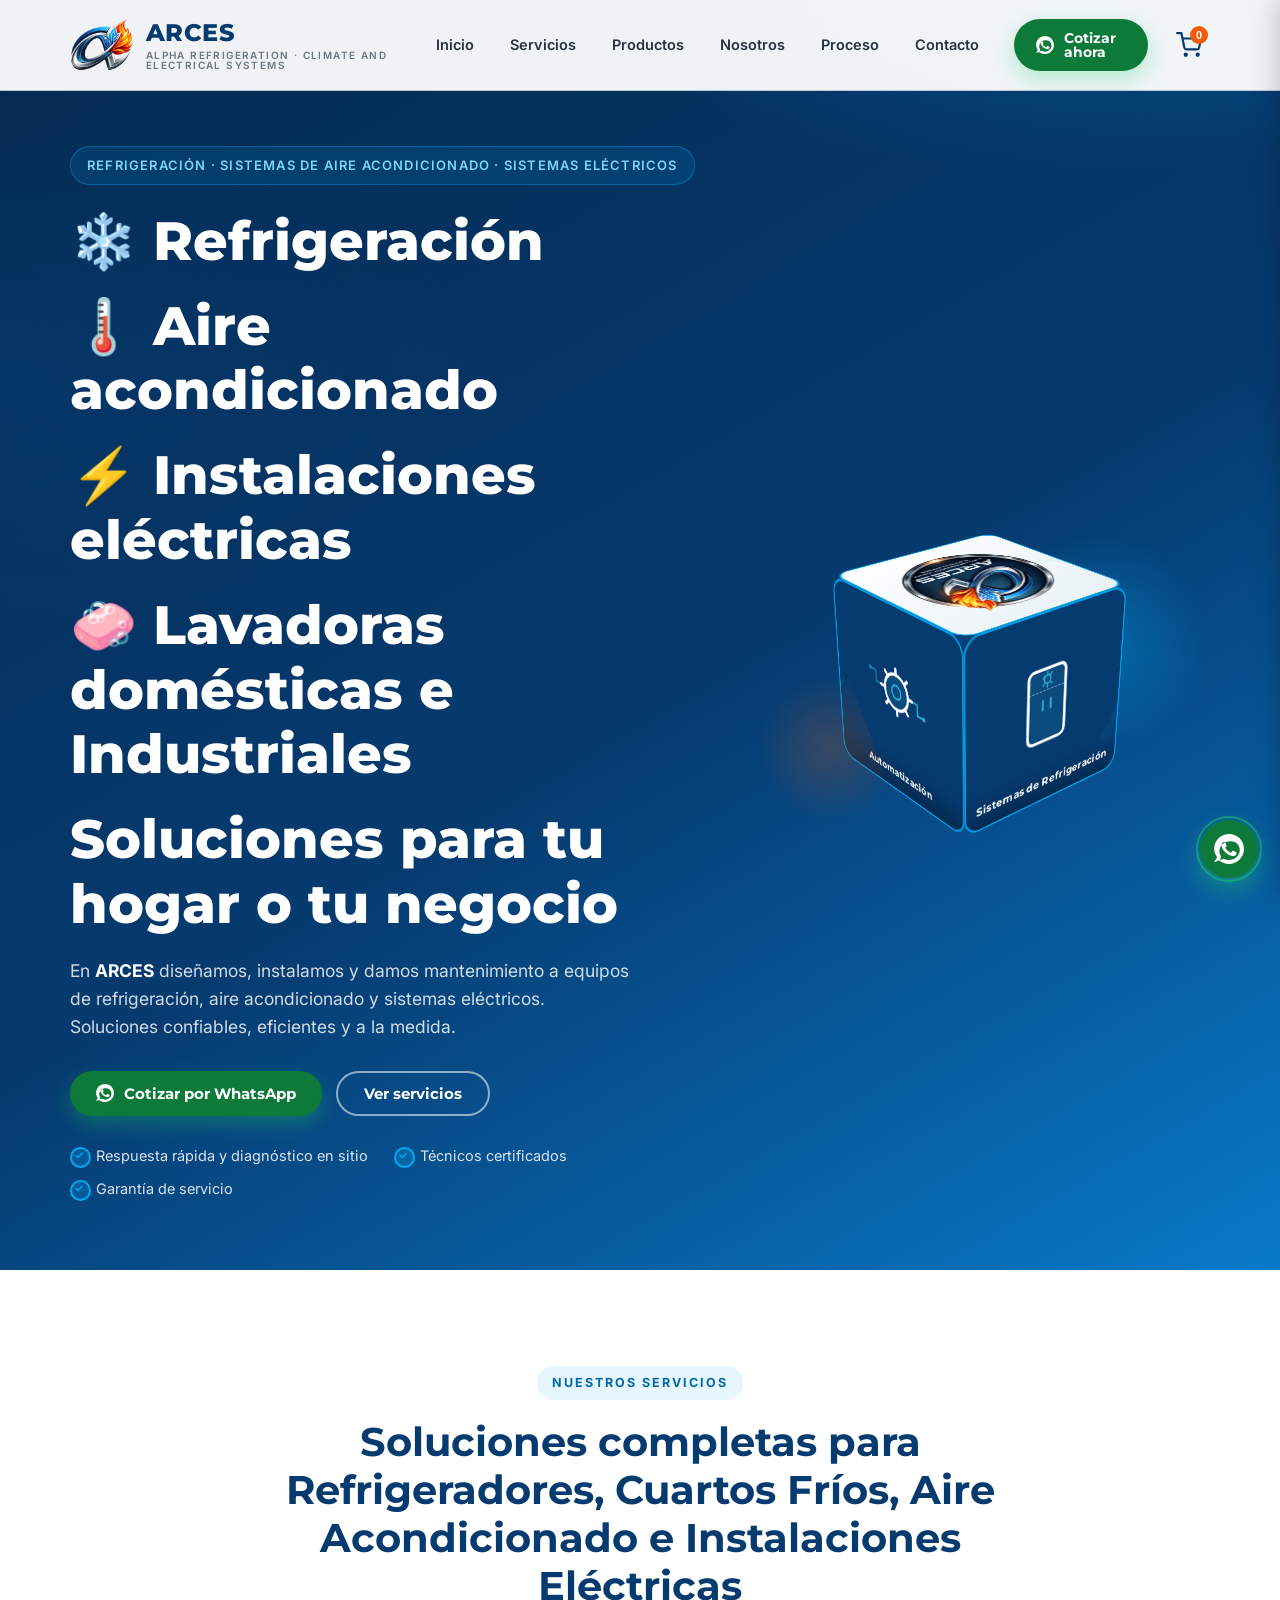
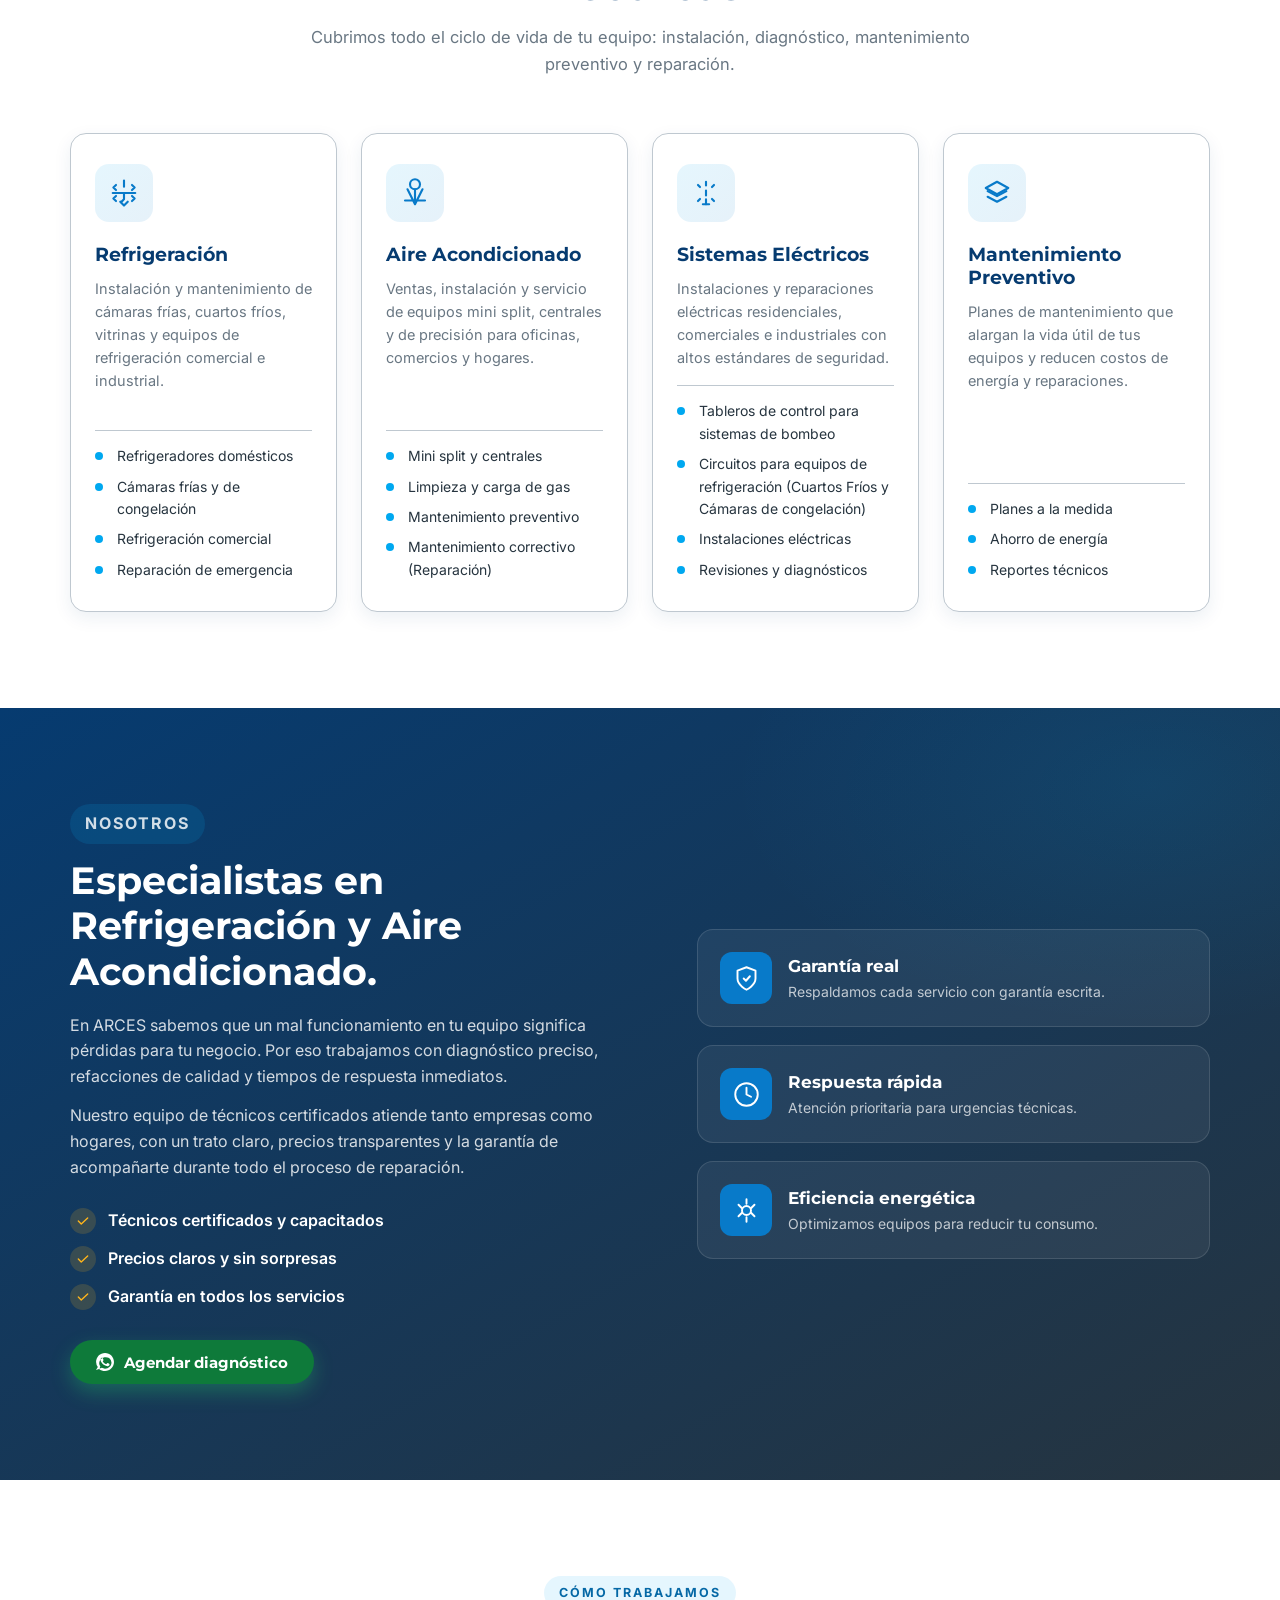
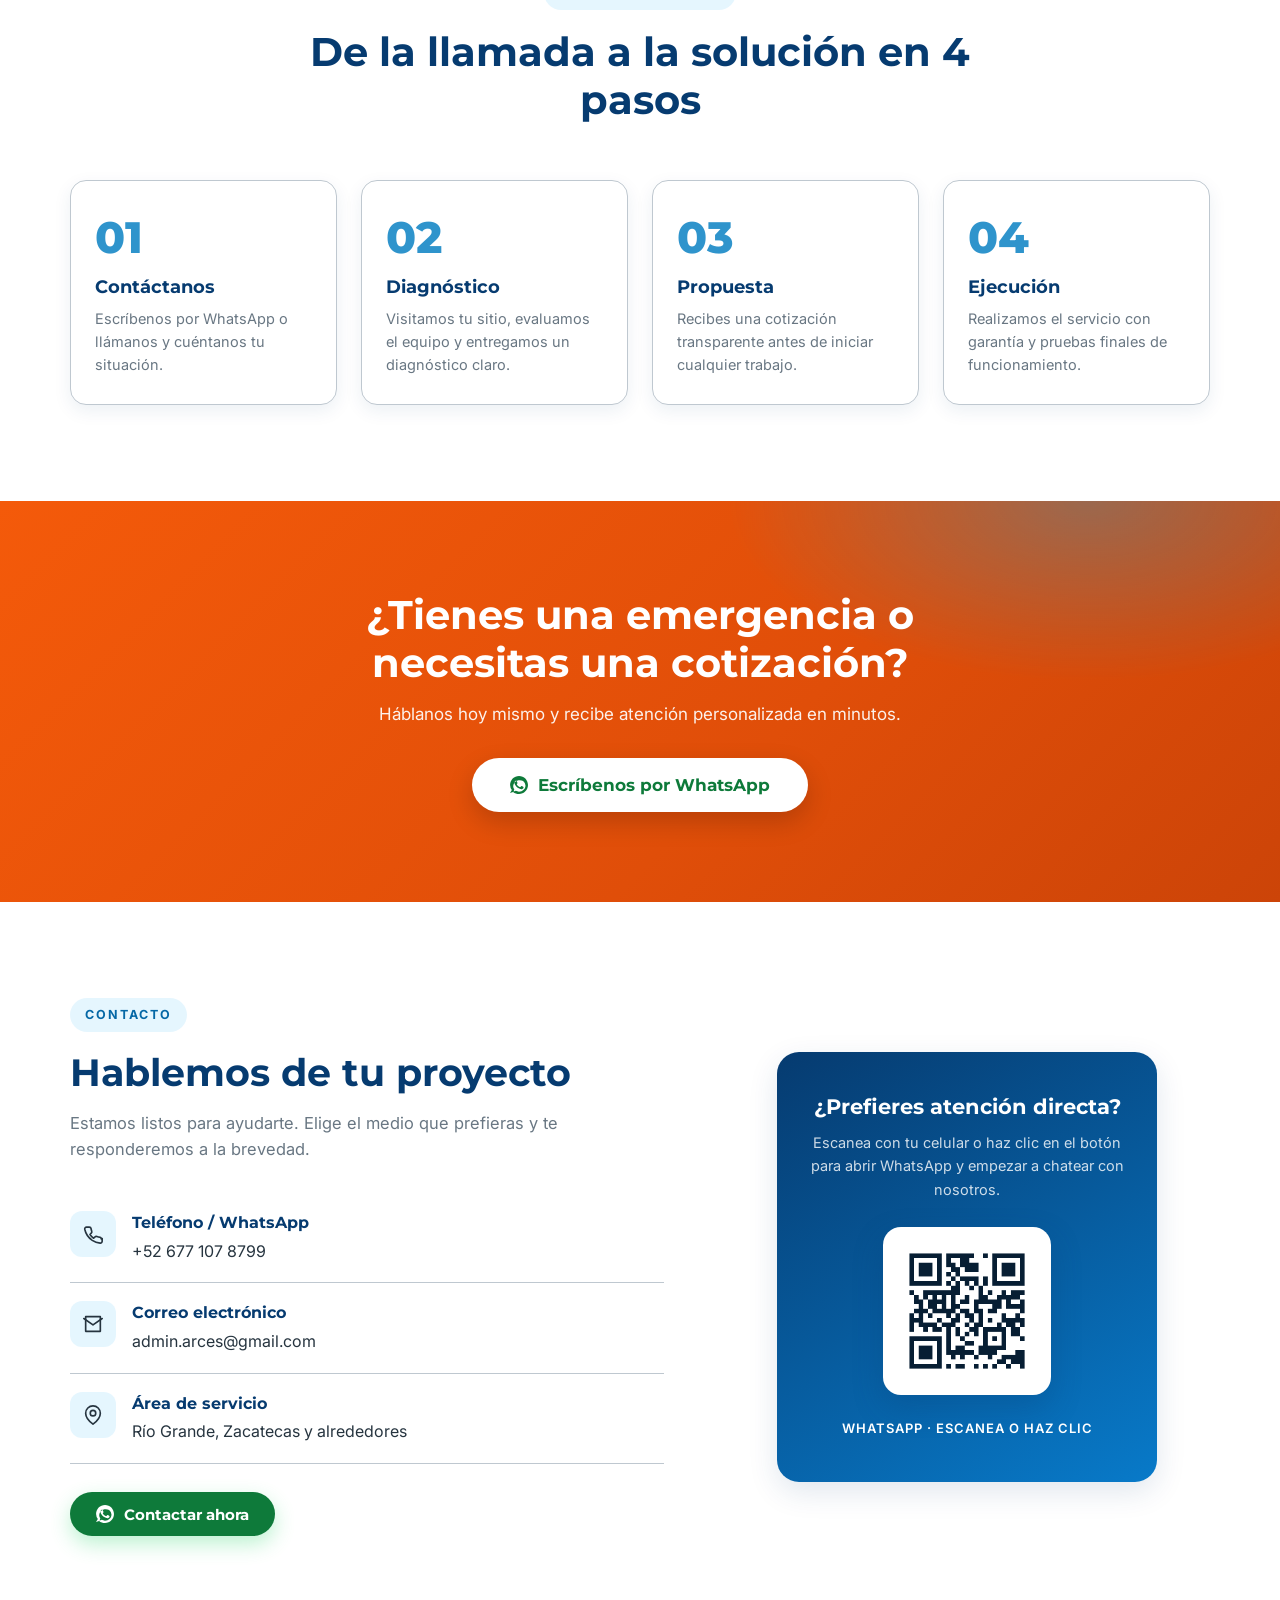
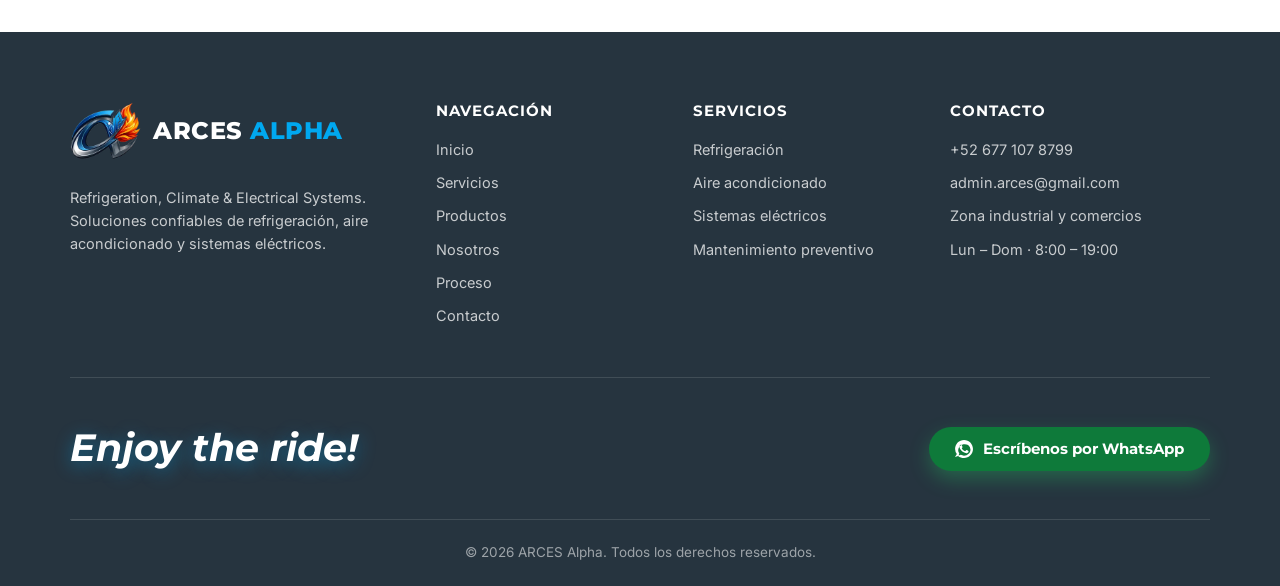
==== commit 9b3ed7dd: "Update" ====
--- a/index.html
+++ b/index.html
@@ -472,7 +472,7 @@
                     <li><a href="tel:+526771078799">+52 677 107 8799</a></li>
                     <li><a href="mailto:admin.arces@gmail.com">admin.arces@gmail.com</a></li>
                     <li>Zona industrial y comercios</li>
-                    <li>Lun – Sáb · 8:00 – 19:00</li>
+                    <li>Lun – Dom · 8:00 – 19:00</li>
                 </ul>
             </div>
         </div>
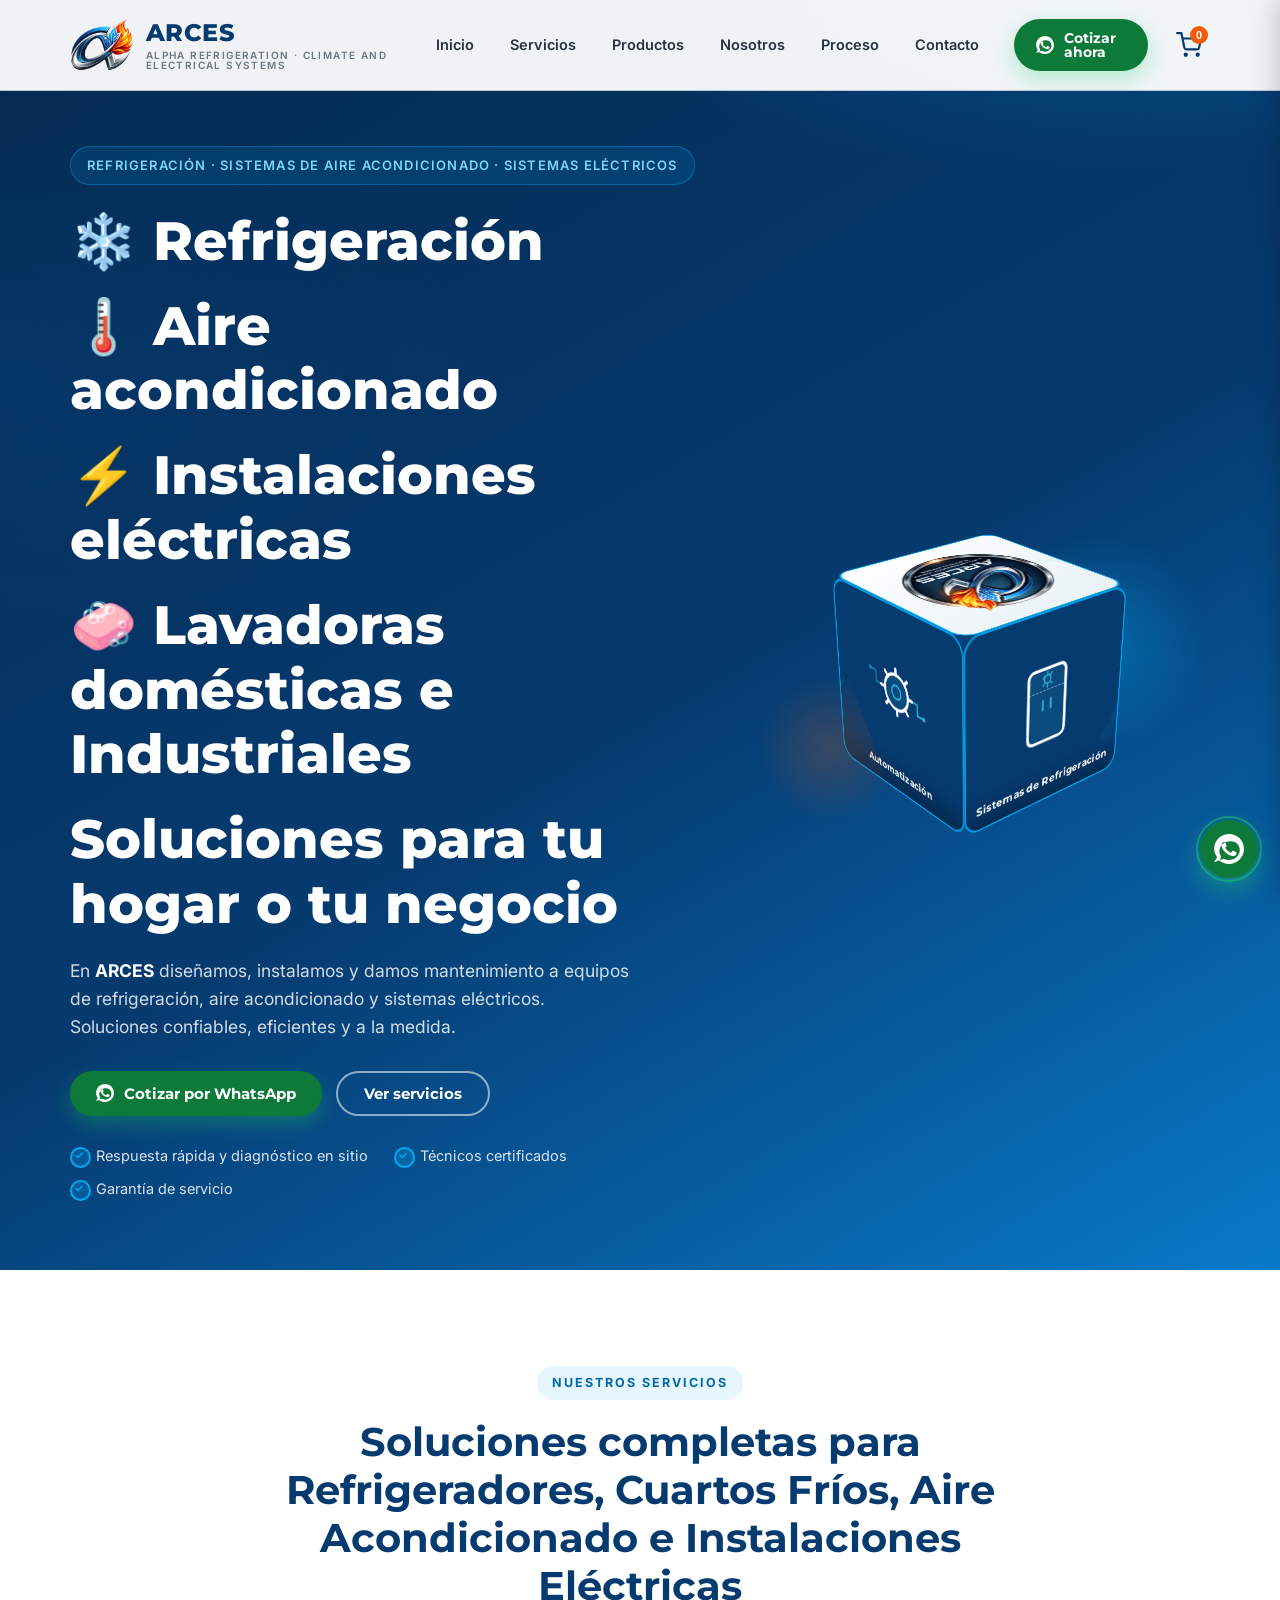
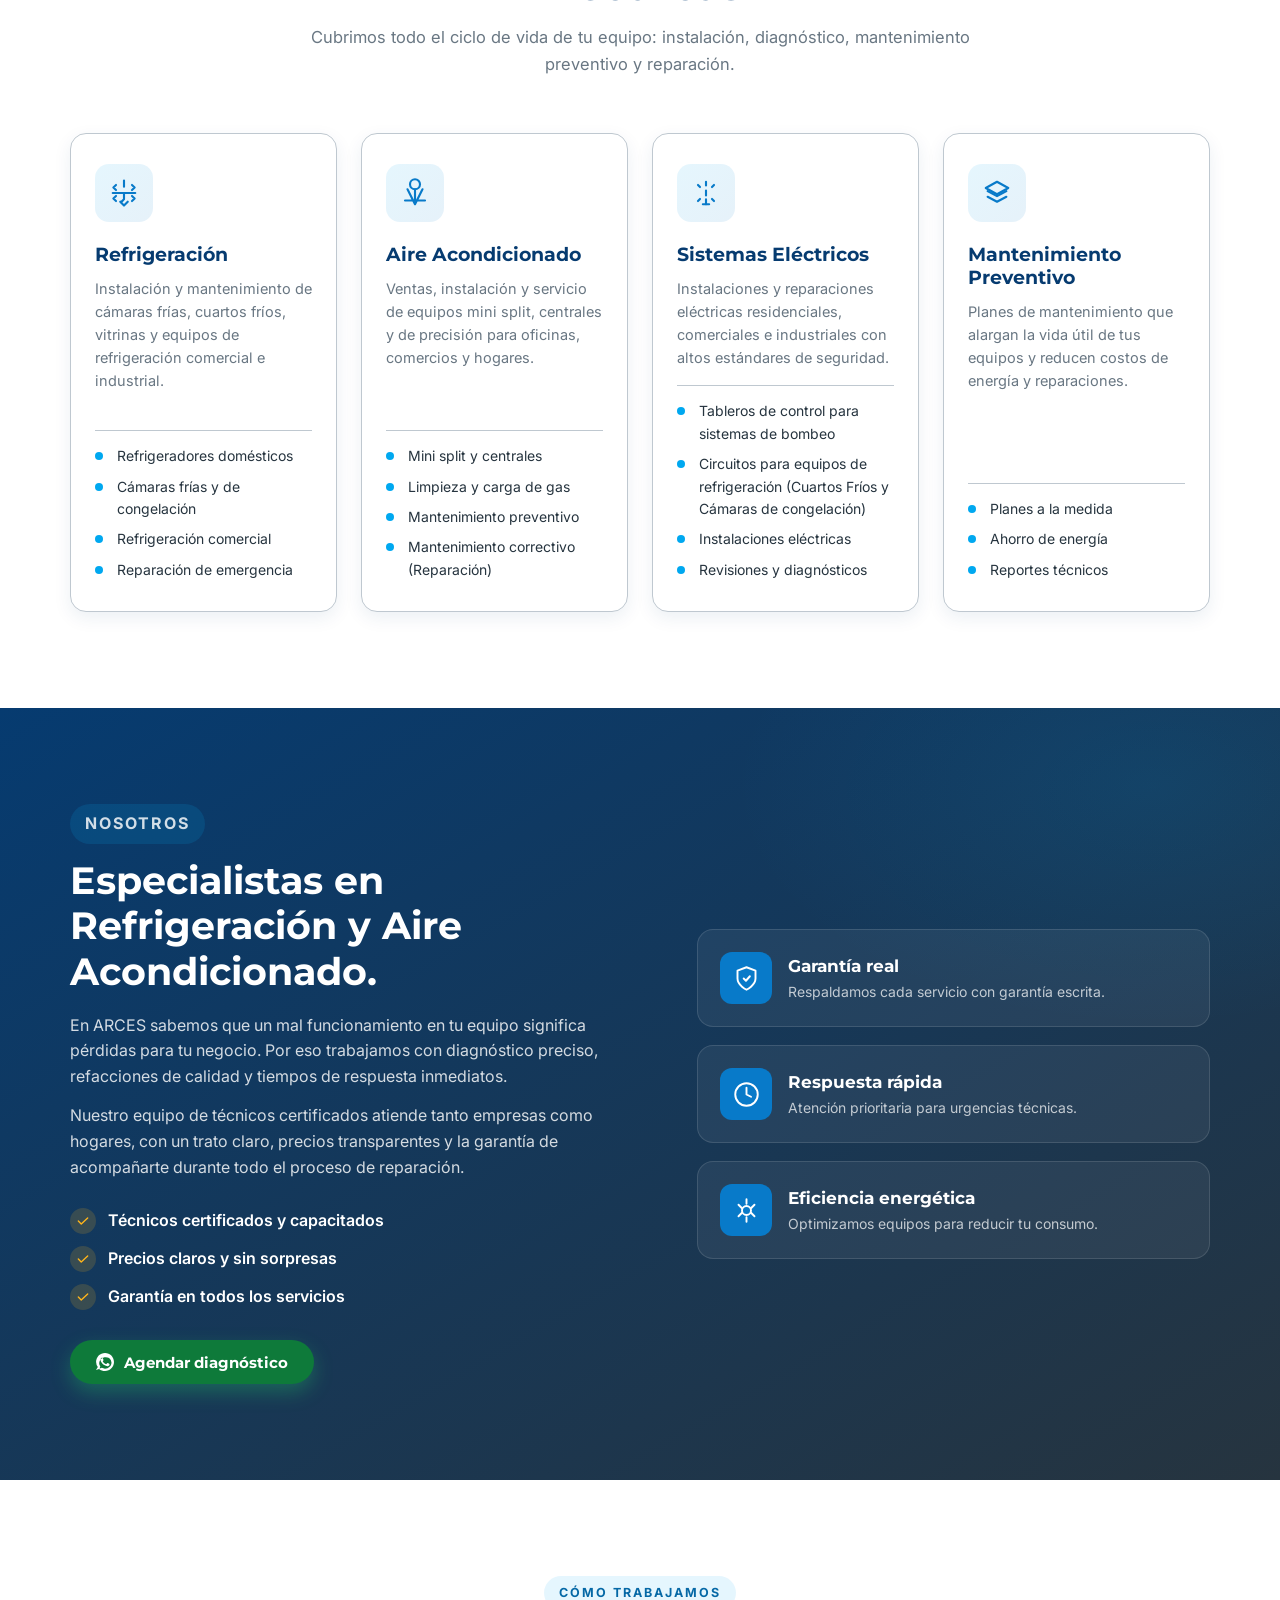
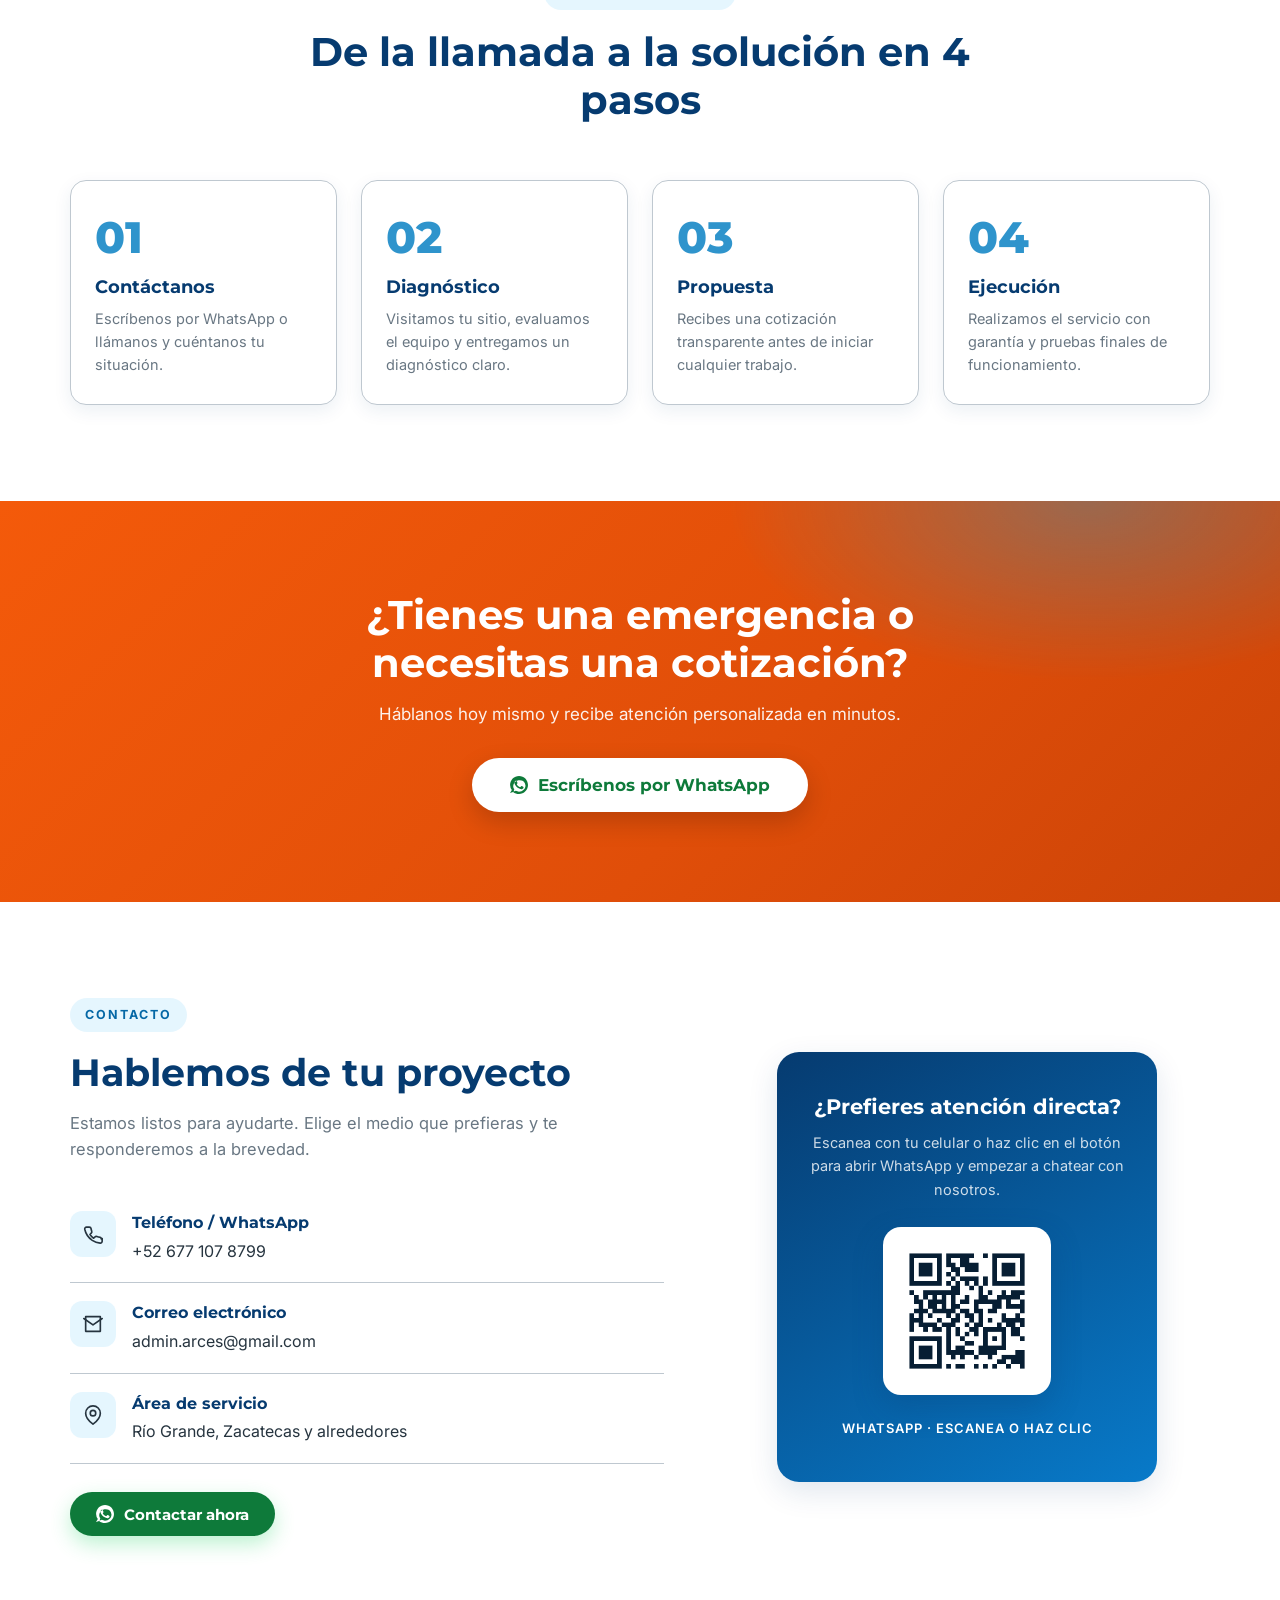
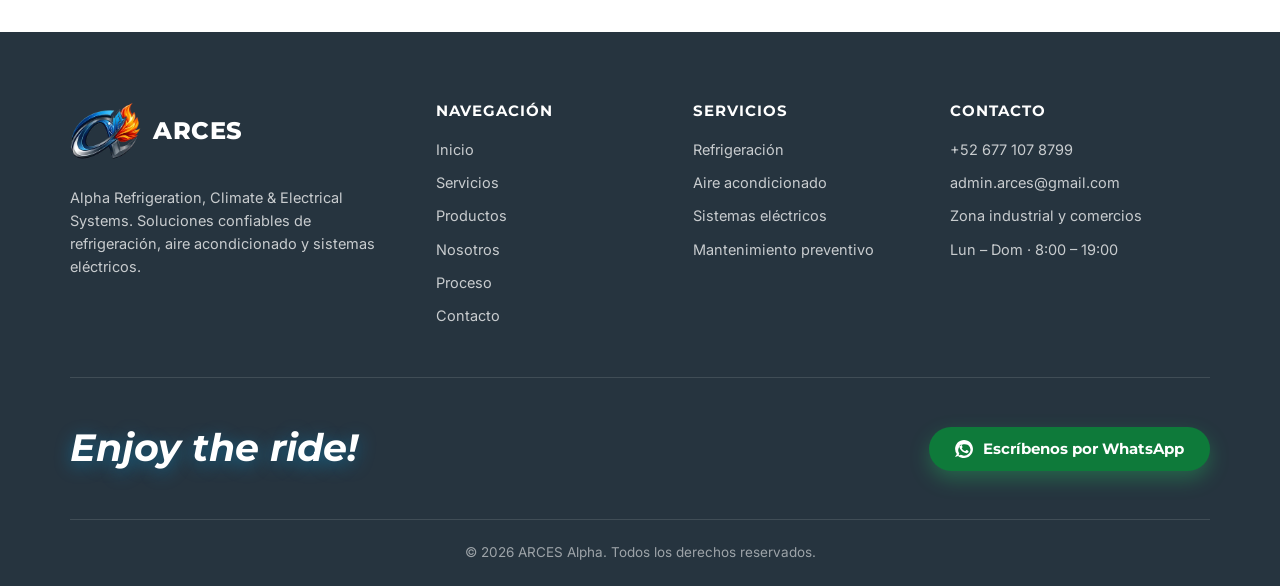
==== commit b9628ddb: "Update" ====
--- a/index.html
+++ b/index.html
@@ -440,11 +440,11 @@
                         <img class="logo-simbolo" src="logo-simbolo.png" alt="" width="200" height="163" loading="lazy" decoding="async">
                     </picture>
                     <span class="logo-texto">
-                        <span class="logo-nombre">ARCES <span>Alpha</span></span>
-                        <span class="logo-lema">Refrigeration · Climate · Electrical</span>
+                        <span class="logo-nombre">ARCES <span></span></span>
+                        <span class="logo-lema"></span>
                     </span>
                 </a>
-                <p>Refrigeration, Climate &amp; Electrical Systems. Soluciones confiables de refrigeración, aire acondicionado y sistemas eléctricos.</p>
+                <p>Alpha Refrigeration, Climate &amp; Electrical Systems. Soluciones confiables de refrigeración, aire acondicionado y sistemas eléctricos.</p>
             </div>
             <nav class="footer-col" aria-label="Enlaces del sitio">
                 <h4>Navegación</h4>
